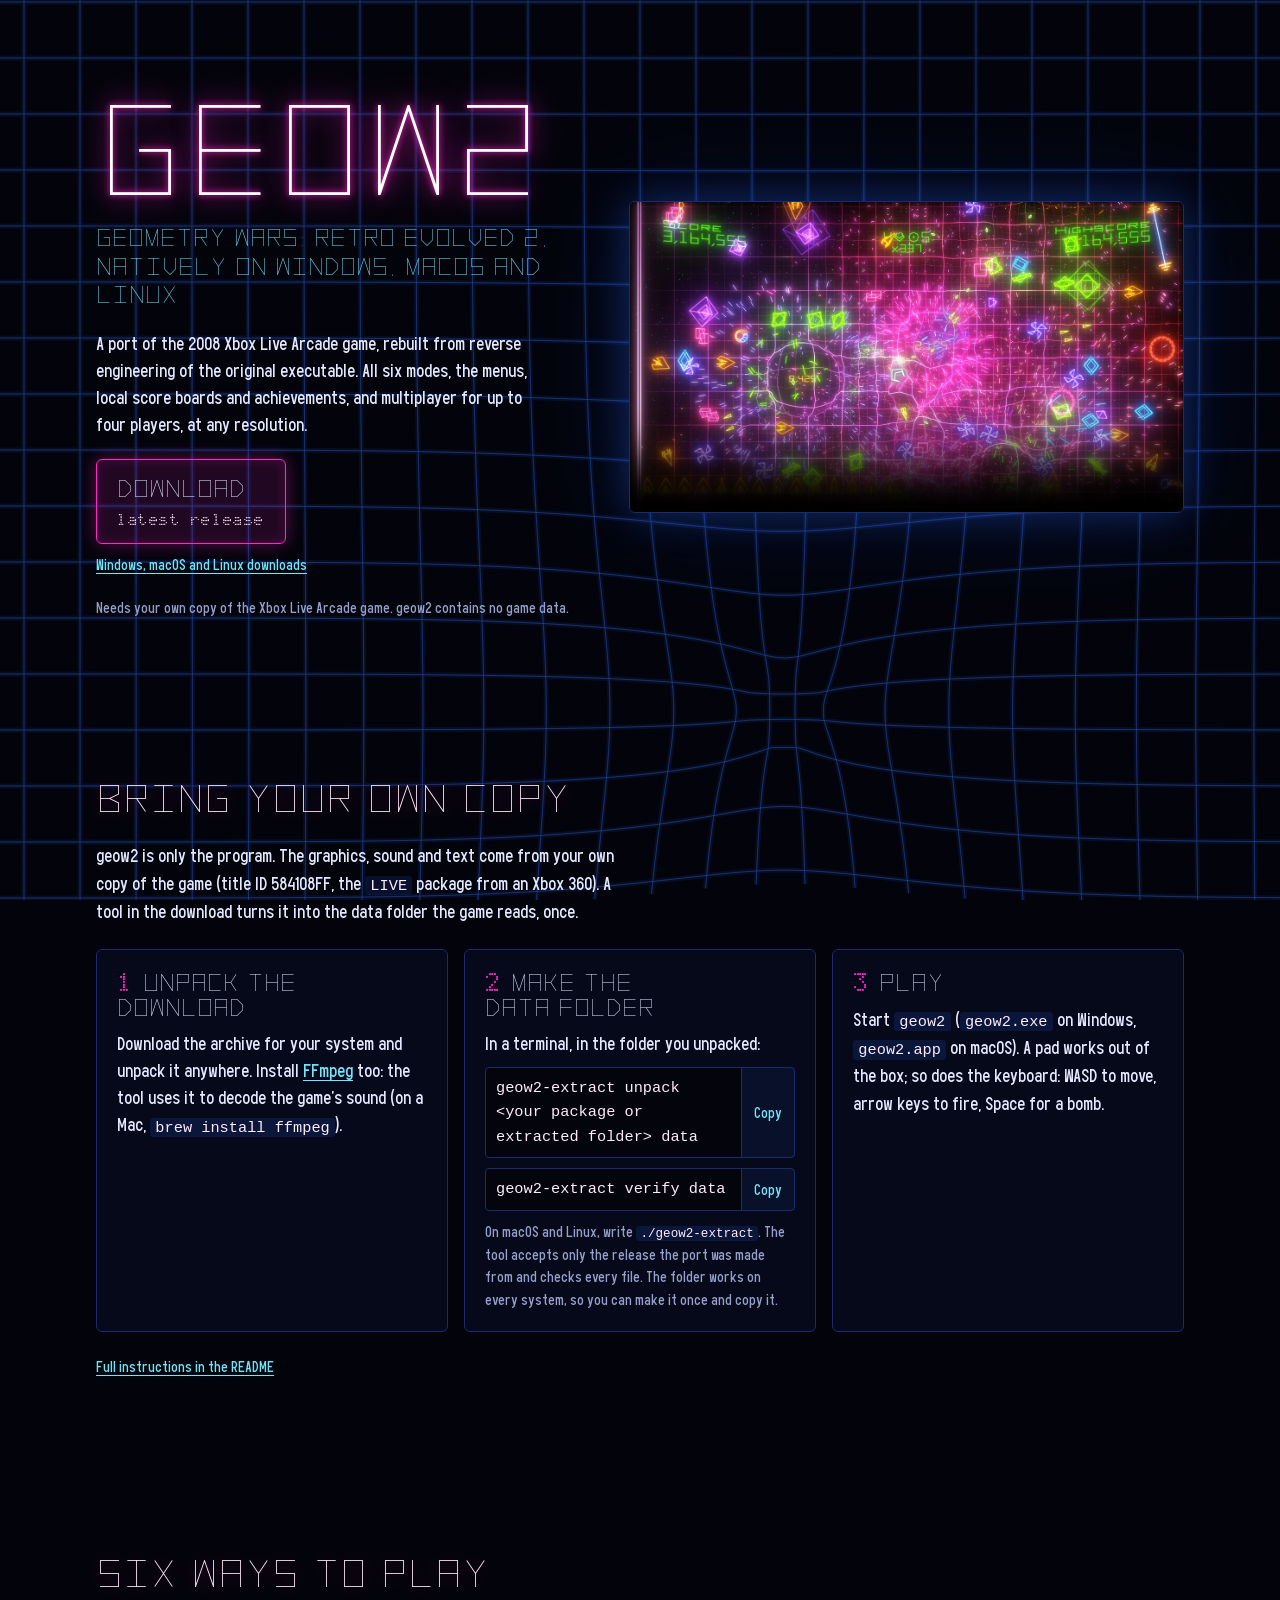
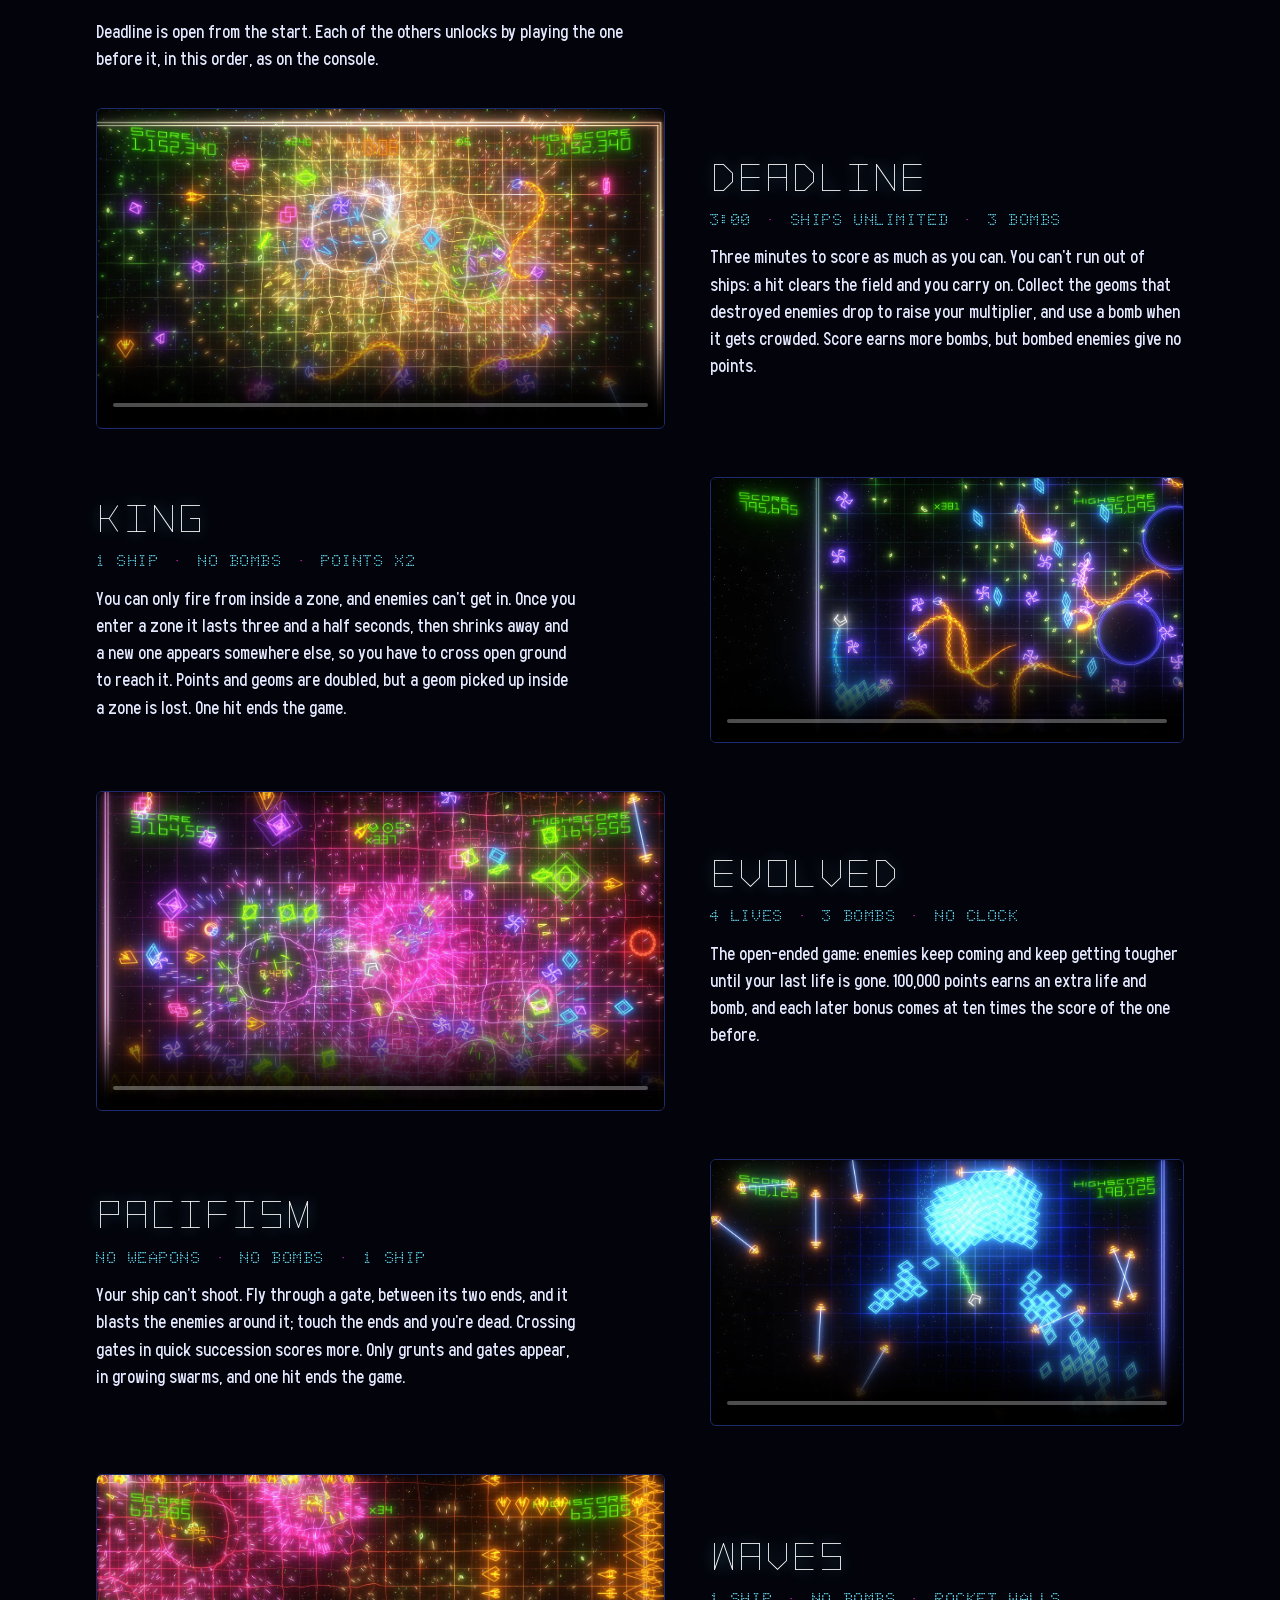
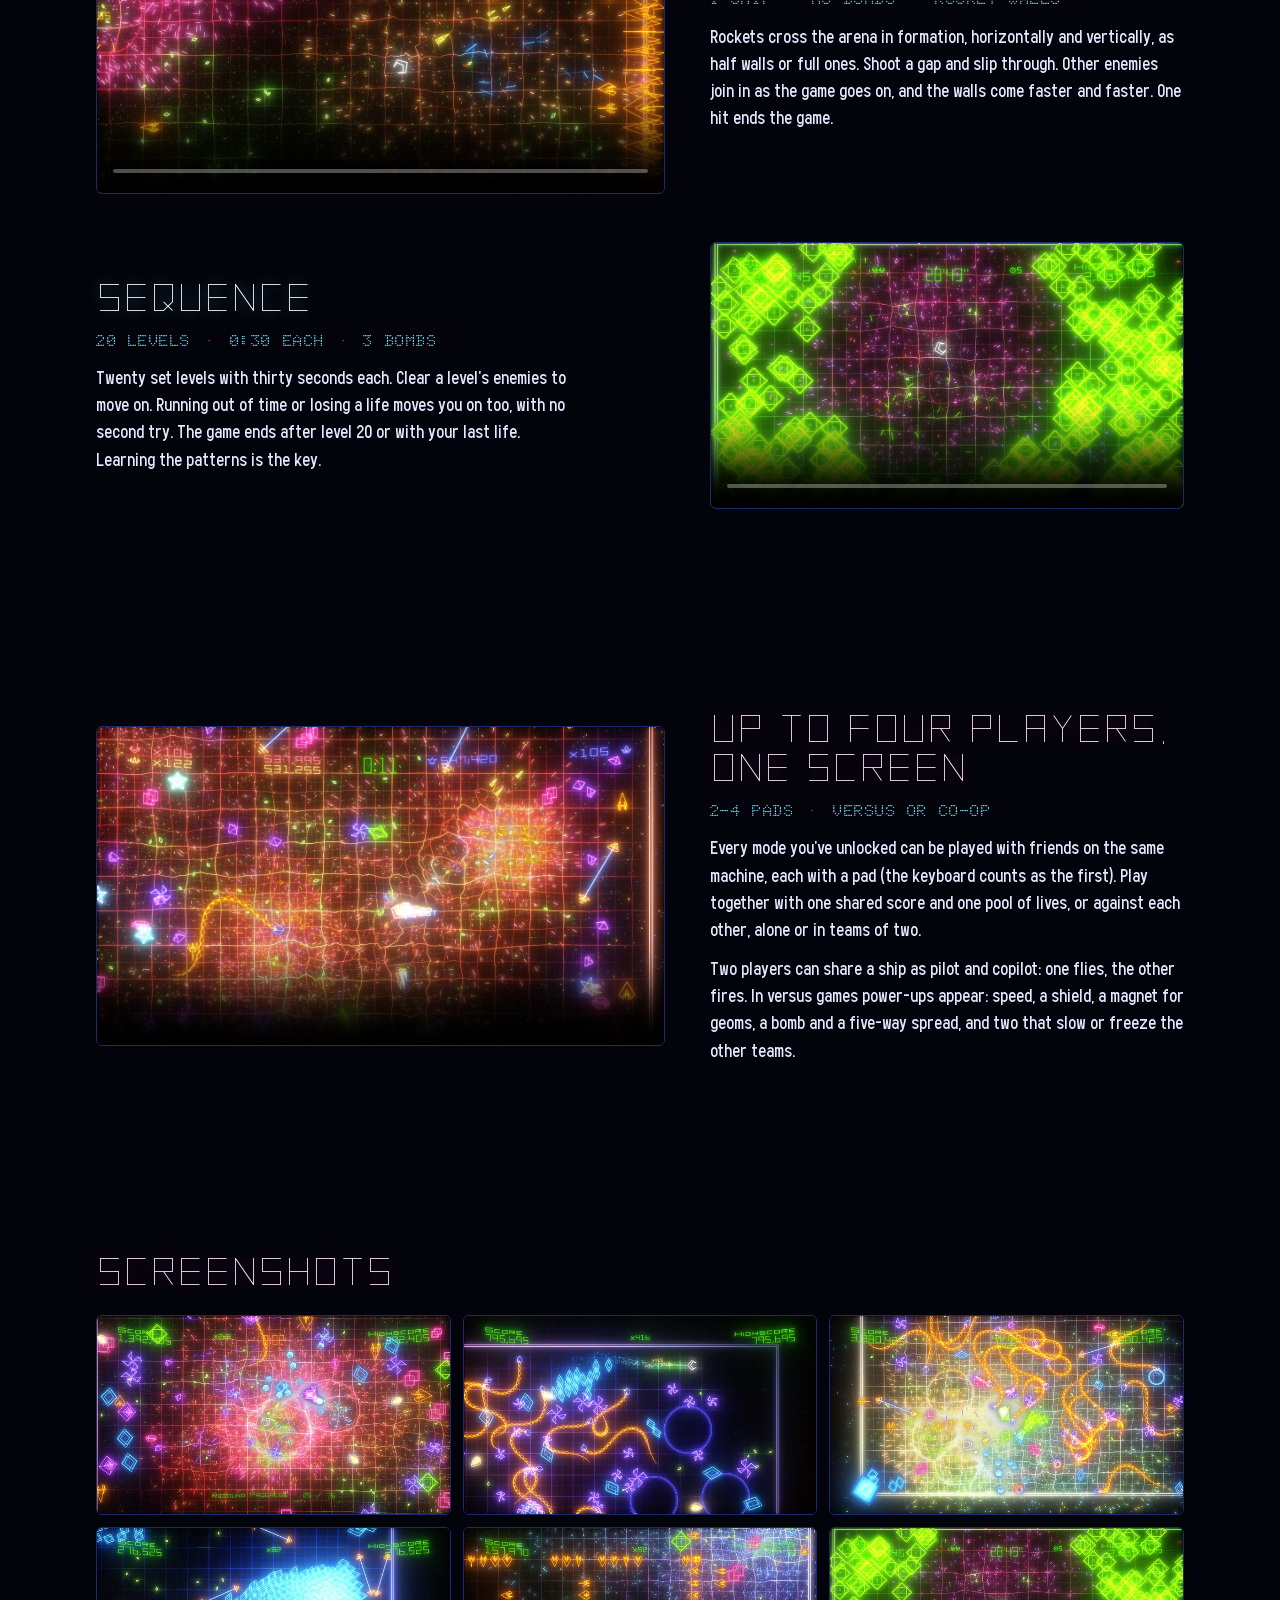
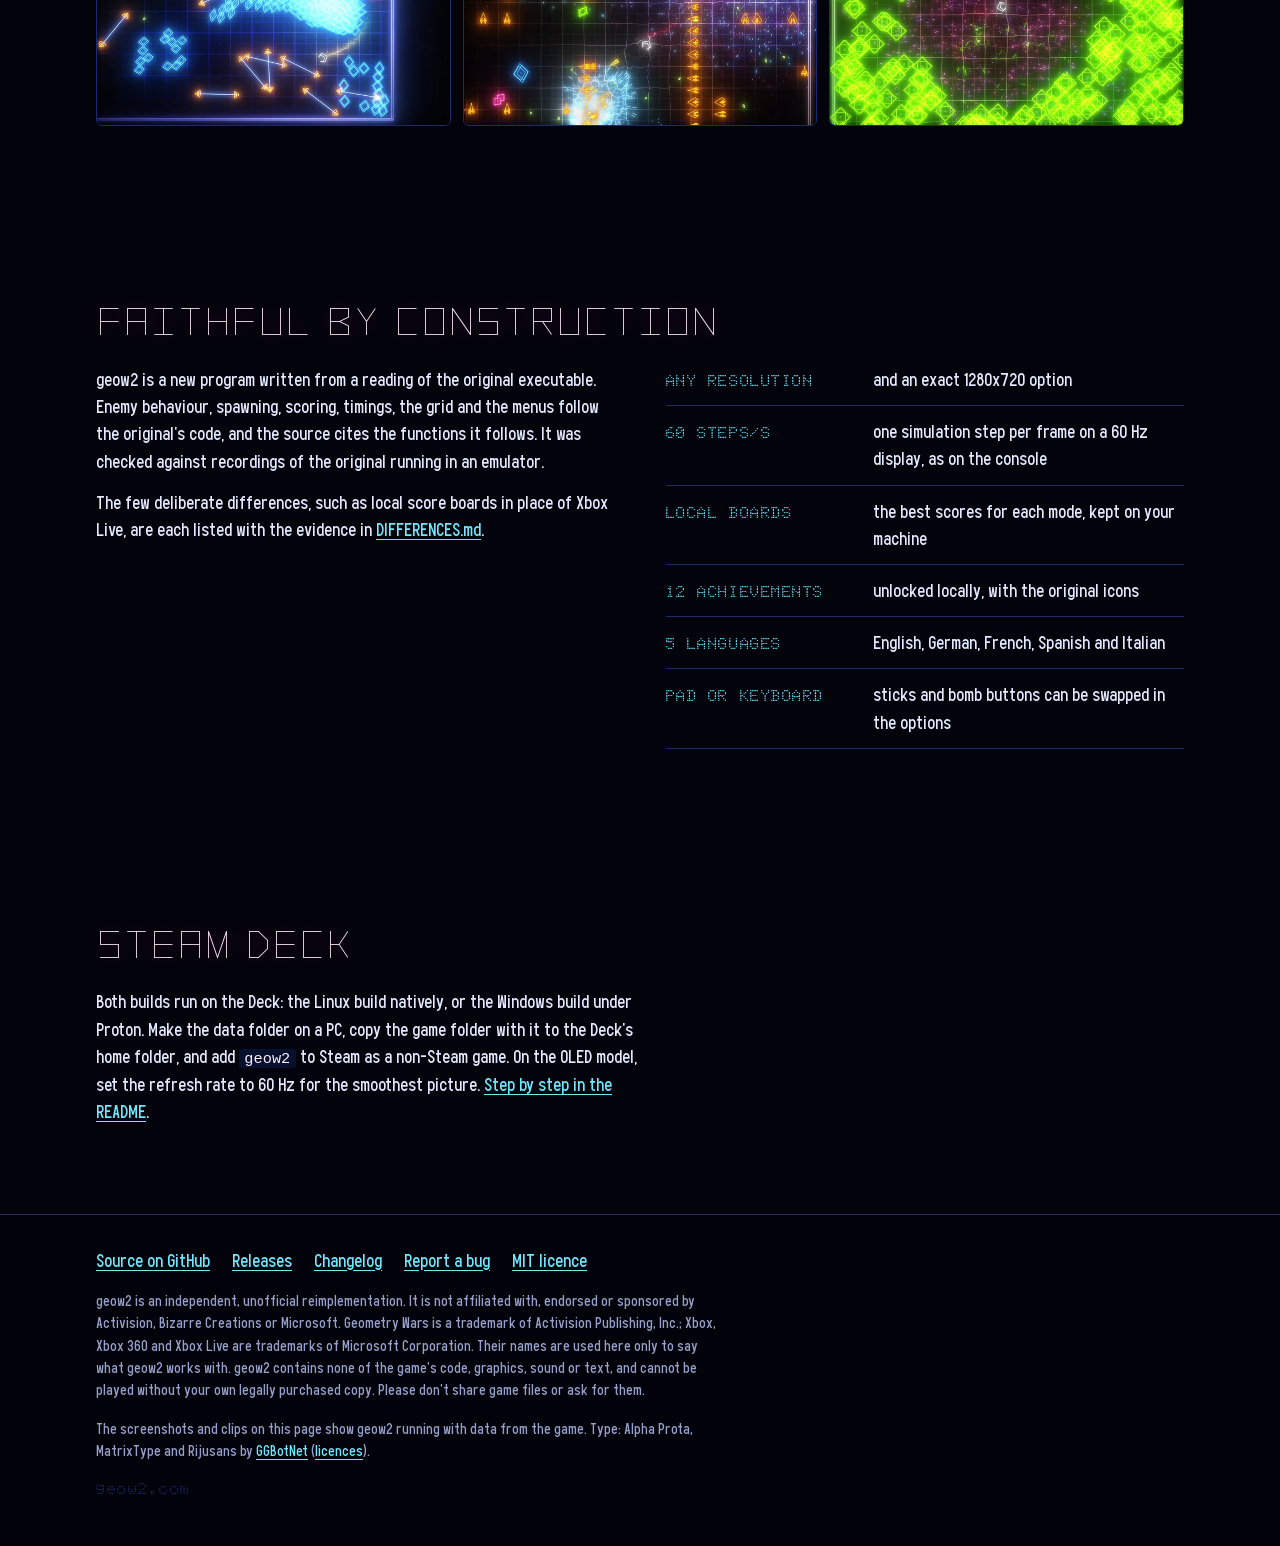
==== index.html @ 792930ee "geow2.com: the page, its fonts, media of every mode, and the Pages workflow Co-Authored-By: Claude O" ====
<!doctype html>
<html lang="en">
<head>
<meta charset="utf-8">
<meta name="viewport" content="width=device-width, initial-scale=1, viewport-fit=cover">
<title>geow2: Geometry Wars: Retro Evolved 2 for Windows, macOS and Linux</title>
<meta name="description" content="A native port of Geometry Wars: Retro Evolved 2 for Windows, macOS and Linux, rebuilt from the original executable. All six modes and local multiplayer. Needs your own copy of the Xbox Live Arcade game.">
<meta name="theme-color" content="#03040b">
<link rel="canonical" href="https://geow2.com/">
<link rel="icon" href="img/favicon.ico" sizes="any">
<link rel="icon" href="img/icon-32.png" type="image/png" sizes="32x32">
<link rel="apple-touch-icon" href="img/icon-180.png">
<meta property="og:type" content="website">
<meta property="og:url" content="https://geow2.com/">
<meta property="og:title" content="geow2">
<meta property="og:description" content="Geometry Wars: Retro Evolved 2, natively on Windows, macOS, Linux and Steam Deck. Unofficial; needs your own copy of the game.">
<meta property="og:image" content="https://geow2.com/img/social.png">
<meta property="og:image:width" content="1280">
<meta property="og:image:height" content="640">
<meta property="og:image:alt" content="The geow2 icon, a glowing G2 on a warped blue grid, beside the name geow2">
<meta name="twitter:card" content="summary_large_image">
<link rel="preload" href="fonts/alpha-prota/AlphaProta-Regular.woff2" as="font" type="font/woff2" crossorigin>
<link rel="preload" href="fonts/rijusans/Rijusans-Regular.woff2" as="font" type="font/woff2" crossorigin>
<link rel="stylesheet" href="css/site.css">
</head>
<body>
<canvas id="grid" aria-hidden="true"></canvas>

<header class="hero">
  <div class="wrap hero-inner">
    <div class="hero-text">
      <h1 class="wordmark">geow2</h1>
      <p class="tagline">Geometry Wars: Retro Evolved 2, natively on Windows, macOS and Linux</p>
      <p class="lede">A port of the 2008 Xbox Live Arcade game, rebuilt from reverse engineering of the original
      executable. All six modes, the menus, local score boards and achievements, and multiplayer for up to four
      players, at any resolution.</p>
      <div class="download" id="download">
        <a class="btn btn-primary" id="dl-primary" href="https://github.com/techknight/geow2/releases/latest">
          <span class="btn-label" id="dl-label">Download</span>
          <span class="readout" id="dl-meta">latest release</span>
        </a>
        <ul class="dl-others" id="dl-others">
          <li><a href="https://github.com/techknight/geow2/releases/latest">Windows, macOS and Linux downloads</a></li>
        </ul>
      </div>
      <p class="needs">Needs your own copy of the Xbox Live Arcade game. geow2 contains no game data.</p>
    </div>
    <figure class="hero-clip">
      <video class="clip" muted loop playsinline preload="none" poster="media/evolved.webp" data-src="media/evolved.mp4"
        aria-label="Evolved mode: the ship fighting a crowd of enemies on the glowing grid"></video>
    </figure>
  </div>
</header>

<main>
  <section class="wrap section" id="setup" aria-labelledby="setup-h">
    <h2 id="setup-h">Bring your own copy</h2>
    <p class="section-lede">geow2 is only the program. The graphics, sound and text come from your own copy of
    the game (title ID 584108FF, the <code>LIVE</code> package from an Xbox 360). A tool in the
    download turns it into the data folder the game reads, once.</p>
    <ol class="steps">
      <li class="step">
        <h3>Unpack the download</h3>
        <p>Download the archive for your system and unpack it anywhere. Install
        <a href="https://ffmpeg.org/download.html">FFmpeg</a> too: the tool uses it to decode the game's sound
        (on a Mac, <code>brew install ffmpeg</code>).</p>
      </li>
      <li class="step">
        <h3>Make the data folder</h3>
        <p>In a terminal, in the folder you unpacked:</p>
        <div class="cmd"><code id="cmd-unpack">geow2-extract unpack &lt;your package or extracted folder&gt; data</code><button type="button" class="copy" data-copy="cmd-unpack">Copy</button></div>
        <div class="cmd"><code id="cmd-verify">geow2-extract verify data</code><button type="button" class="copy" data-copy="cmd-verify">Copy</button></div>
        <p class="small">On macOS and Linux, write <code>./geow2-extract</code>. The tool accepts only the
        release the port was made from and checks every file. The folder works on every system, so you can make
        it once and copy it.</p>
      </li>
      <li class="step">
        <h3>Play</h3>
        <p>Start <code>geow2</code> (<code>geow2.exe</code> on Windows, <code>geow2.app</code> on macOS). A pad
        works out of the box; so does the keyboard: WASD to move, arrow keys to fire, Space for a bomb.</p>
      </li>
    </ol>
    <p class="more"><a href="https://github.com/techknight/geow2#getting-started">Full instructions in the README</a></p>
  </section>

  <section class="wrap section" id="modes" aria-labelledby="modes-h">
    <h2 id="modes-h">Six ways to play</h2>
    <p class="section-lede">Deadline is open from the start. Each of the others unlocks by playing the one before
    it, in this order, as on the console.</p>

    <article class="mode" id="deadline">
      <figure class="mode-clip">
        <video class="clip" muted loop playsinline preload="none" poster="media/deadline.webp" data-src="media/deadline.mp4"
          aria-label="Deadline: the last seconds of a game, the grid lit orange and crowded with enemies"></video>
      </figure>
      <div class="mode-text">
        <h3>Deadline</h3>
        <p class="stats readout">3:00 <span>·</span> ships unlimited <span>·</span> 3 bombs</p>
        <p>Three minutes to score as much as you can. You can't run out of ships: a hit clears the field and you
        carry on. Collect the geoms that destroyed enemies drop to raise your multiplier, and use a bomb when it
        gets crowded. Score earns more bombs, but bombed enemies give no points.</p>
      </div>
    </article>

    <article class="mode" id="king">
      <figure class="mode-clip">
        <video class="clip" muted loop playsinline preload="none" poster="media/king.webp" data-src="media/king.mp4"
          aria-label="King: three zones on the grid as the ship crosses open ground among snakes and other enemies"></video>
      </figure>
      <div class="mode-text">
        <h3>King</h3>
        <p class="stats readout">1 ship <span>·</span> no bombs <span>·</span> points x2</p>
        <p>You can only fire from inside a zone, and enemies can't get in. Once you enter a zone it lasts three and
        a half seconds, then shrinks away and a new one appears somewhere else, so you have to cross open ground to
        reach it. Points and geoms are doubled, but a geom picked up inside a zone is lost. One hit ends the game.</p>
      </div>
    </article>

    <article class="mode" id="evolved">
      <figure class="mode-clip">
        <video class="clip" muted loop playsinline preload="none" poster="media/evolved.webp" data-src="media/evolved.mp4"
          aria-label="Evolved: dozens of enemies and gravity wells on the warped grid"></video>
      </figure>
      <div class="mode-text">
        <h3>Evolved</h3>
        <p class="stats readout">4 lives <span>·</span> 3 bombs <span>·</span> no clock</p>
        <p>The open-ended game: enemies keep coming and keep getting tougher until your last life is gone.
        100,000 points earns an extra life and bomb, and each later bonus comes at ten times the score of the one
        before.</p>
      </div>
    </article>

    <article class="mode" id="pacifism">
      <figure class="mode-clip">
        <video class="clip" muted loop playsinline preload="none" poster="media/pacifism.webp" data-src="media/pacifism.mp4"
          aria-label="Pacifism: the unarmed ship flying through gates as swarms of grunts close in"></video>
      </figure>
      <div class="mode-text">
        <h3>Pacifism</h3>
        <p class="stats readout">no weapons <span>·</span> no bombs <span>·</span> 1 ship</p>
        <p>Your ship can't shoot. Fly through a gate, between its two ends, and it blasts the enemies around it;
        touch the ends and you're dead. Crossing gates in quick succession scores more. Only grunts and gates
        appear, in growing swarms, and one hit ends the game.</p>
      </div>
    </article>

    <article class="mode" id="waves">
      <figure class="mode-clip">
        <video class="clip" muted loop playsinline preload="none" poster="media/waves.webp" data-src="media/waves.mp4"
          aria-label="Waves: lines of orange rockets crossing the arena while the ship shoots a way through"></video>
      </figure>
      <div class="mode-text">
        <h3>Waves</h3>
        <p class="stats readout">1 ship <span>·</span> no bombs <span>·</span> rocket walls</p>
        <p>Rockets cross the arena in formation, horizontally and vertically, as half walls or full ones. Shoot a
        gap and slip through. Other enemies join in as the game goes on, and the walls come faster and faster.
        One hit ends the game.</p>
      </div>
    </article>

    <article class="mode" id="sequence">
      <figure class="mode-clip">
        <video class="clip" muted loop playsinline preload="none" poster="media/sequence.webp" data-src="media/sequence.mp4"
          aria-label="Sequence: one of the twenty set levels, hundreds of green grunts closing in on the ship"></video>
      </figure>
      <div class="mode-text">
        <h3>Sequence</h3>
        <p class="stats readout">20 levels <span>·</span> 0:30 each <span>·</span> 3 bombs</p>
        <p>Twenty set levels with thirty seconds each. Clear a level's enemies to move on. Running out of time or
        losing a life moves you on too, with no second try. The game ends after level 20 or with your last life.
        Learning the patterns is the key.</p>
      </div>
    </article>
  </section>

  <section class="wrap section" id="multiplayer" aria-labelledby="mp-h">
    <article class="mode mode-wide">
      <figure class="mode-clip">
        <video class="clip" muted loop playsinline preload="none" poster="media/multiplayer.webp" data-src="media/multiplayer.mp4"
          aria-label="A three-player versus game of Deadline, the scores of all three at the top"></video>
      </figure>
      <div class="mode-text">
        <h2 id="mp-h">Up to four players, one screen</h2>
        <p class="stats readout">2-4 pads <span>·</span> versus or co-op</p>
        <p>Every mode you've unlocked can be played with friends on the same machine, each with a pad (the
        keyboard counts as the first). Play together with one shared score and one pool of lives, or against
        each other, alone or in teams of two.</p>
        <p>Two players can share a ship as pilot and copilot: one flies, the other fires. In versus games
        power-ups appear: speed, a shield, a magnet for geoms, a bomb and a five-way spread, and two that slow or
        freeze the other teams.</p>
      </div>
    </article>
  </section>

  <section class="wrap section" id="shots" aria-labelledby="shots-h">
    <h2 id="shots-h">Screenshots</h2>
    <ul class="gallery">
      <li><a href="media/deadline-still.webp"><img src="media/deadline-thumb.webp" width="640" height="360" loading="lazy" alt="Deadline: the grid glowing red under dozens of enemies, two seconds left on the clock"></a></li>
      <li><a href="media/king-still.webp"><img src="media/king-thumb.webp" width="640" height="360" loading="lazy" alt="King: three zones on the grid, orange snakes and purple spinners around them, the score at 795,695"></a></li>
      <li><a href="media/evolved-still.webp"><img src="media/evolved-thumb.webp" width="640" height="360" loading="lazy" alt="Evolved: snakes coiling across a glowing yellow grid warped by explosions"></a></li>
      <li><a href="media/pacifism-still.webp"><img src="media/pacifism-thumb.webp" width="640" height="360" loading="lazy" alt="Pacifism: a long swarm of blue grunts chasing the ship past orange-ended gates"></a></li>
      <li><a href="media/waves-still.webp"><img src="media/waves-thumb.webp" width="640" height="360" loading="lazy" alt="Waves: a full wall and a half wall of orange rockets crossing the arena"></a></li>
      <li><a href="media/sequence-still.webp"><img src="media/sequence-thumb.webp" width="640" height="360" loading="lazy" alt="Sequence: green grunts filling both sides of the arena, the level timer at 28 seconds"></a></li>
    </ul>
  </section>

  <section class="wrap section" id="faithful" aria-labelledby="faithful-h">
    <h2 id="faithful-h">Faithful by construction</h2>
    <div class="cols">
      <div class="col">
        <p>geow2 is a new program written from a reading of the original executable. Enemy behaviour, spawning,
        scoring, timings, the grid and the menus follow the original's code, and the source cites the functions it
        follows. It was checked against recordings of the original running in an emulator.</p>
        <p>The few deliberate differences, such as local score boards in place of Xbox Live, are each listed with
        the evidence in <a href="https://github.com/techknight/geow2/blob/main/DIFFERENCES.md">DIFFERENCES.md</a>.</p>
      </div>
      <ul class="features">
        <li><span class="readout">any resolution</span> and an exact 1280x720 option</li>
        <li><span class="readout">60 steps/s</span> one simulation step per frame on a 60 Hz display, as on the console</li>
        <li><span class="readout">local boards</span> the best scores for each mode, kept on your machine</li>
        <li><span class="readout">12 achievements</span> unlocked locally, with the original icons</li>
        <li><span class="readout">5 languages</span> English, German, French, Spanish and Italian</li>
        <li><span class="readout">pad or keyboard</span> sticks and bomb buttons can be swapped in the options</li>
      </ul>
    </div>
  </section>

  <section class="wrap section" id="deck" aria-labelledby="deck-h">
    <h2 id="deck-h">Steam Deck</h2>
    <p class="section-lede">Both builds run on the Deck: the Linux build natively, or the Windows build under
    Proton. Make the data folder on a PC, copy the game folder with it to the Deck's home folder, and add
    <code>geow2</code> to Steam as a non-Steam game. On the OLED model, set the refresh rate to 60 Hz for the
    smoothest picture. <a href="https://github.com/techknight/geow2#steam-deck">Step by step in the README</a>.</p>
  </section>
</main>

<footer class="footer">
  <div class="wrap footer-inner">
    <nav class="footer-links" aria-label="Project">
      <a href="https://github.com/techknight/geow2">Source on GitHub</a>
      <a href="https://github.com/techknight/geow2/releases">Releases</a>
      <a href="https://github.com/techknight/geow2/blob/main/CHANGELOG.md">Changelog</a>
      <a href="https://github.com/techknight/geow2/issues">Report a bug</a>
      <a href="https://github.com/techknight/geow2/blob/main/LICENSE">MIT licence</a>
    </nav>
    <p class="legal">geow2 is an independent, unofficial reimplementation. It is not affiliated with, endorsed or
    sponsored by Activision, Bizarre Creations or Microsoft. Geometry Wars is a trademark of Activision Publishing,
    Inc.; Xbox, Xbox 360 and Xbox Live are trademarks of Microsoft Corporation. Their names are used here only to
    say what geow2 works with. geow2 contains none of the game's code, graphics, sound or text, and cannot be played
    without your own legally purchased copy. Please don't share game files or ask for them.</p>
    <p class="legal">The screenshots and clips on this page show geow2 running with data from the game.
    Type: Alpha Prota, MatrixType and Rijusans by <a href="https://ggbot.itch.io">GGBotNet</a>
    (<a href="https://github.com/techknight/geow2-site/blob/main/NOTICE.md">licences</a>).</p>
    <p class="legal readout" id="site-version">geow2.com</p>
  </div>
</footer>

<script src="js/site.js" defer></script>
</body>
</html>
---- css/site.css ----
/* geow2.com. One dark look, on purpose: the game's own world is a black
   field with a blue grid and neon lines. The page sits on a canvas grid
   (js/site.js) that bends toward the pointer like a gravity well.
   Layout: a hero (text beside a live clip), then full-width sections in a
   single 1120 px column; the mode cards alternate clip and text. */

@font-face {
  font-family: "Alpha Prota";
  src: url("../fonts/alpha-prota/AlphaProta-Regular.woff2") format("woff2");
  font-weight: 400;
  font-display: swap;
}
@font-face {
  font-family: "MatrixType";
  src: url("../fonts/matrixtype/MatrixType-Regular.woff2") format("woff2");
  font-weight: 400;
  font-display: swap;
}
@font-face {
  font-family: "MatrixType";
  src: url("../fonts/matrixtype/MatrixType-Bold.woff2") format("woff2");
  font-weight: 700;
  font-display: swap;
}
@font-face {
  font-family: "Rijusans";
  src: url("../fonts/rijusans/Rijusans-Regular.woff2") format("woff2");
  font-weight: 400;
  font-display: swap;
}
@font-face {
  font-family: "Rijusans";
  src: url("../fonts/rijusans/Rijusans-Italic.woff2") format("woff2");
  font-weight: 400;
  font-style: italic;
  font-display: swap;
}

:root {
  /* Colour: the icon's grid blue and G2 magenta, on near-black. */
  --void: #03040b;
  --panel: rgba(8, 11, 28, 0.86);
  --edge: #1b2b6e;
  --grid: #2864ff;
  --glow: #ff28c8;
  --core: #ffebfa;
  --ink: #e4e9ff;
  --dim: #98a1cc;
  --cyan: #6fe8ff;

  /* Type */
  --display: "Alpha Prota", "Trebuchet MS", system-ui, sans-serif;
  --readout: "MatrixType", ui-monospace, "Cascadia Mono", Consolas, monospace;
  --body: "Rijusans", system-ui, -apple-system, "Segoe UI", sans-serif;

  --step--1: 0.875rem;
  --step-0: 1.0625rem;
  --step-1: 1.375rem;
  --step-2: clamp(1.6rem, 1.2rem + 1.6vw, 2.25rem);
  --step-3: clamp(3.5rem, 2rem + 8vw, 7.5rem);

  --gutter-l: max(16px, env(safe-area-inset-left, 0px));
  --gutter-r: max(16px, env(safe-area-inset-right, 0px));
  --radius: 6px;
  color-scheme: dark;
}

*, *::before, *::after { box-sizing: border-box; }

html { -webkit-text-size-adjust: 100%; }

body {
  margin: 0;
  background: var(--void);
  color: var(--ink);
  font: 400 var(--step-0) / 1.6 var(--body);
  overflow-x: hidden;
}

#grid {
  position: fixed;
  inset: 0;
  width: 100%;
  height: 100%;
  z-index: -1;
  display: block;
}

.wrap {
  max-width: 1120px;
  margin: 0 auto;
  padding-left: var(--gutter-l);
  padding-right: var(--gutter-r);
}

a { color: var(--cyan); text-underline-offset: 0.18em; }
a:hover { color: var(--core); }
:focus-visible { outline: 2px solid var(--glow); outline-offset: 3px; border-radius: 2px; }

h1, h2, h3 { font-family: var(--display); font-weight: 400; margin: 0; text-wrap: balance; line-height: 1.1; }
h2 { font-size: var(--step-2); color: var(--core); text-shadow: 0 0 18px rgba(255, 40, 200, 0.45); }
h3 { font-size: var(--step-1); }
p { margin: 0; }
code {
  font-family: ui-monospace, "Cascadia Mono", Consolas, monospace;
  font-size: 0.9em;
  color: var(--core);
  background: rgba(40, 100, 255, 0.14);
  padding: 0.05em 0.35em;
  border-radius: 3px;
  overflow-wrap: anywhere;
}
.readout { font-family: var(--readout); letter-spacing: 0.04em; font-variant-numeric: tabular-nums; }
.small { font-size: var(--step--1); color: var(--dim); }

/* Hero */

.hero { padding-block: clamp(40px, 8vw, 96px) clamp(32px, 6vw, 72px); }
.hero-inner {
  display: grid;
  grid-template-columns: minmax(0, 1fr) minmax(0, 1.15fr);
  gap: clamp(24px, 4vw, 56px);
  align-items: center;
}
.hero-text { display: grid; gap: 20px; min-width: 0; }
.wordmark {
  font-size: var(--step-3);
  line-height: 0.9;
  color: #fff;
  text-shadow: 0 0 6px var(--glow), 0 0 24px var(--glow), 0 0 60px rgba(255, 40, 200, 0.6);
}
.tagline { font-family: var(--display); font-size: var(--step-1); color: var(--cyan); line-height: 1.3; }
.lede { max-width: 56ch; }
.needs { font-size: var(--step--1); color: var(--dim); }

.download { display: grid; gap: 10px; justify-items: start; }
.btn {
  display: inline-grid;
  gap: 2px;
  padding: 12px 20px;
  border-radius: var(--radius);
  text-decoration: none;
  color: var(--ink);
}
.btn-primary {
  border: 1px solid var(--glow);
  background: rgba(255, 40, 200, 0.12);
  box-shadow: 0 0 18px rgba(255, 40, 200, 0.35), inset 0 0 12px rgba(255, 40, 200, 0.18);
  transition: box-shadow 0.2s, background 0.2s;
}
.btn-primary:hover {
  color: #fff;
  background: rgba(255, 40, 200, 0.22);
  box-shadow: 0 0 28px rgba(255, 40, 200, 0.6), inset 0 0 14px rgba(255, 40, 200, 0.3);
}
.btn-label { font-family: var(--display); font-size: var(--step-1); }
.btn .readout { font-size: var(--step--1); color: var(--core); }
.dl-others { list-style: none; margin: 0; padding: 0; display: flex; flex-wrap: wrap; gap: 6px 18px; font-size: var(--step--1); }
.dl-others .readout { color: var(--dim); margin-left: 0.3em; }

.hero-clip, .mode-clip { margin: 0; min-width: 0; }
.clip {
  display: block;
  width: 100%;
  max-width: 100%;
  aspect-ratio: 16 / 9;
  height: auto;
  background: #000;
  border: 1px solid var(--edge);
  border-radius: var(--radius);
  object-fit: cover;
}
.hero-clip .clip { box-shadow: 0 0 40px rgba(40, 100, 255, 0.35), 0 0 120px rgba(40, 100, 255, 0.15); }

/* Sections */

.section { padding-block: clamp(40px, 7vw, 88px); display: grid; gap: 24px; }
.section-lede { max-width: 68ch; color: var(--ink); }
.more { font-size: var(--step--1); }

.steps {
  list-style: none;
  margin: 0;
  padding: 0;
  display: grid;
  grid-template-columns: repeat(3, minmax(0, 1fr));
  gap: 16px;
  counter-reset: step;
}
.step {
  counter-increment: step;
  background: var(--panel);
  border: 1px solid var(--edge);
  border-radius: var(--radius);
  padding: 20px;
  display: grid;
  gap: 10px;
  align-content: start;
  min-width: 0;
}
.step h3::before {
  content: counter(step);
  font-family: var(--readout);
  color: var(--glow);
  margin-right: 0.5em;
}
.cmd {
  display: flex;
  align-items: stretch;
  gap: 0;
  border: 1px solid var(--edge);
  border-radius: 4px;
  background: rgba(0, 0, 0, 0.5);
  min-width: 0;
}
.cmd code {
  flex: 1;
  min-width: 0;
  background: none;
  padding: 8px 10px;
  border-radius: 0;
}
.copy {
  flex: none;
  font: 400 var(--step--1) var(--body);
  color: var(--cyan);
  background: rgba(40, 100, 255, 0.12);
  border: 0;
  border-left: 1px solid var(--edge);
  padding: 0 12px;
  cursor: pointer;
}
.copy:hover { color: #fff; background: rgba(40, 100, 255, 0.25); }

/* Modes */

.mode {
  display: grid;
  grid-template-columns: minmax(0, 1.2fr) minmax(0, 1fr);
  gap: clamp(20px, 3.5vw, 48px);
  align-items: center;
  padding-block: 12px;
}
.mode:nth-of-type(even) .mode-clip { order: 2; }
.mode-text { display: grid; gap: 12px; min-width: 0; }
.mode-text h3 {
  font-size: var(--step-2);
  color: #fff;
  text-shadow: 0 0 14px rgba(111, 232, 255, 0.55);
}
.mode-text p { max-width: 60ch; }
.stats { color: var(--cyan); font-size: var(--step--1); text-transform: uppercase; }
.stats span { color: var(--glow); padding-inline: 0.25em; }
.mode-wide .mode-text h2 { font-size: var(--step-2); }

/* Screenshots */

.gallery {
  list-style: none;
  margin: 0;
  padding: 0;
  display: grid;
  grid-template-columns: repeat(3, minmax(0, 1fr));
  gap: 12px;
}
.gallery a { display: block; border-radius: var(--radius); }
.gallery img {
  display: block;
  width: 100%;
  height: auto;
  aspect-ratio: 16 / 9;
  object-fit: cover;
  border: 1px solid var(--edge);
  border-radius: var(--radius);
  transition: border-color 0.2s, box-shadow 0.2s;
}
.gallery a:hover img { border-color: var(--grid); box-shadow: 0 0 22px rgba(40, 100, 255, 0.5); }

/* Faithful */

.cols { display: grid; grid-template-columns: minmax(0, 1fr) minmax(0, 1fr); gap: clamp(20px, 4vw, 56px); align-items: start; }
.col { display: grid; gap: 14px; min-width: 0; }
.features { list-style: none; margin: 0; padding: 0; display: grid; gap: 12px; }
.features li {
  display: grid;
  grid-template-columns: 11.5em minmax(0, 1fr);
  gap: 12px;
  align-items: baseline;
  padding-bottom: 12px;
  border-bottom: 1px solid var(--edge);
}
.features .readout { color: var(--cyan); text-transform: uppercase; font-size: var(--step--1); }

/* Footer */

.footer { border-top: 1px solid var(--edge); background: rgba(3, 4, 11, 0.9); }
.footer-inner { padding-block: 32px 48px; display: grid; gap: 16px; }
.footer-links { display: flex; flex-wrap: wrap; gap: 8px 22px; }
.legal { font-size: var(--step--1); color: var(--dim); max-width: 90ch; }
#site-version { color: var(--edge); }

/* Narrow screens */

@media (max-width: 860px) {
  .hero-inner, .mode, .cols { grid-template-columns: minmax(0, 1fr); }
  .mode:nth-of-type(even) .mode-clip { order: 0; }
  .steps { grid-template-columns: minmax(0, 1fr); }
  .gallery { grid-template-columns: repeat(2, minmax(0, 1fr)); }
}
@media (max-width: 480px) {
  .gallery { grid-template-columns: minmax(0, 1fr); }
  .features li { grid-template-columns: minmax(0, 1fr); gap: 2px; }
}

@media (prefers-reduced-motion: reduce) {
  .btn-primary, .gallery img { transition: none; }
}
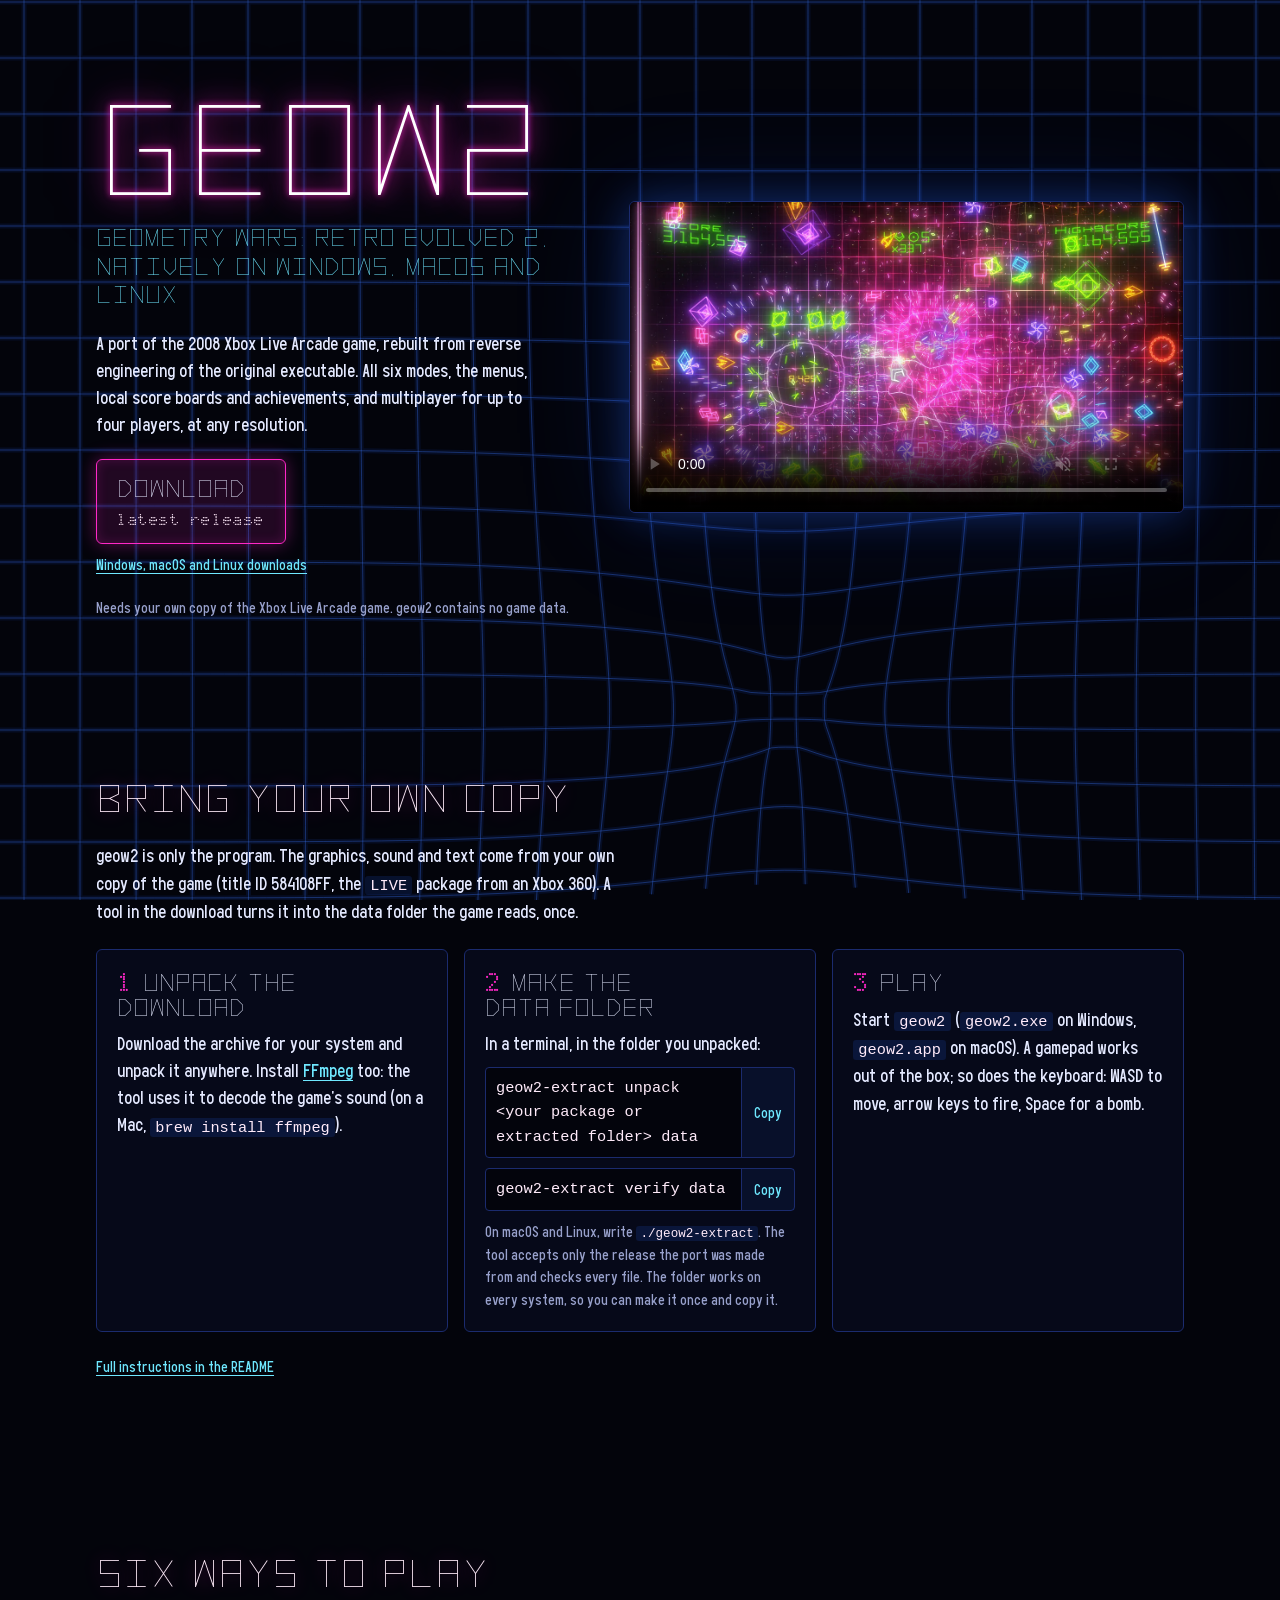
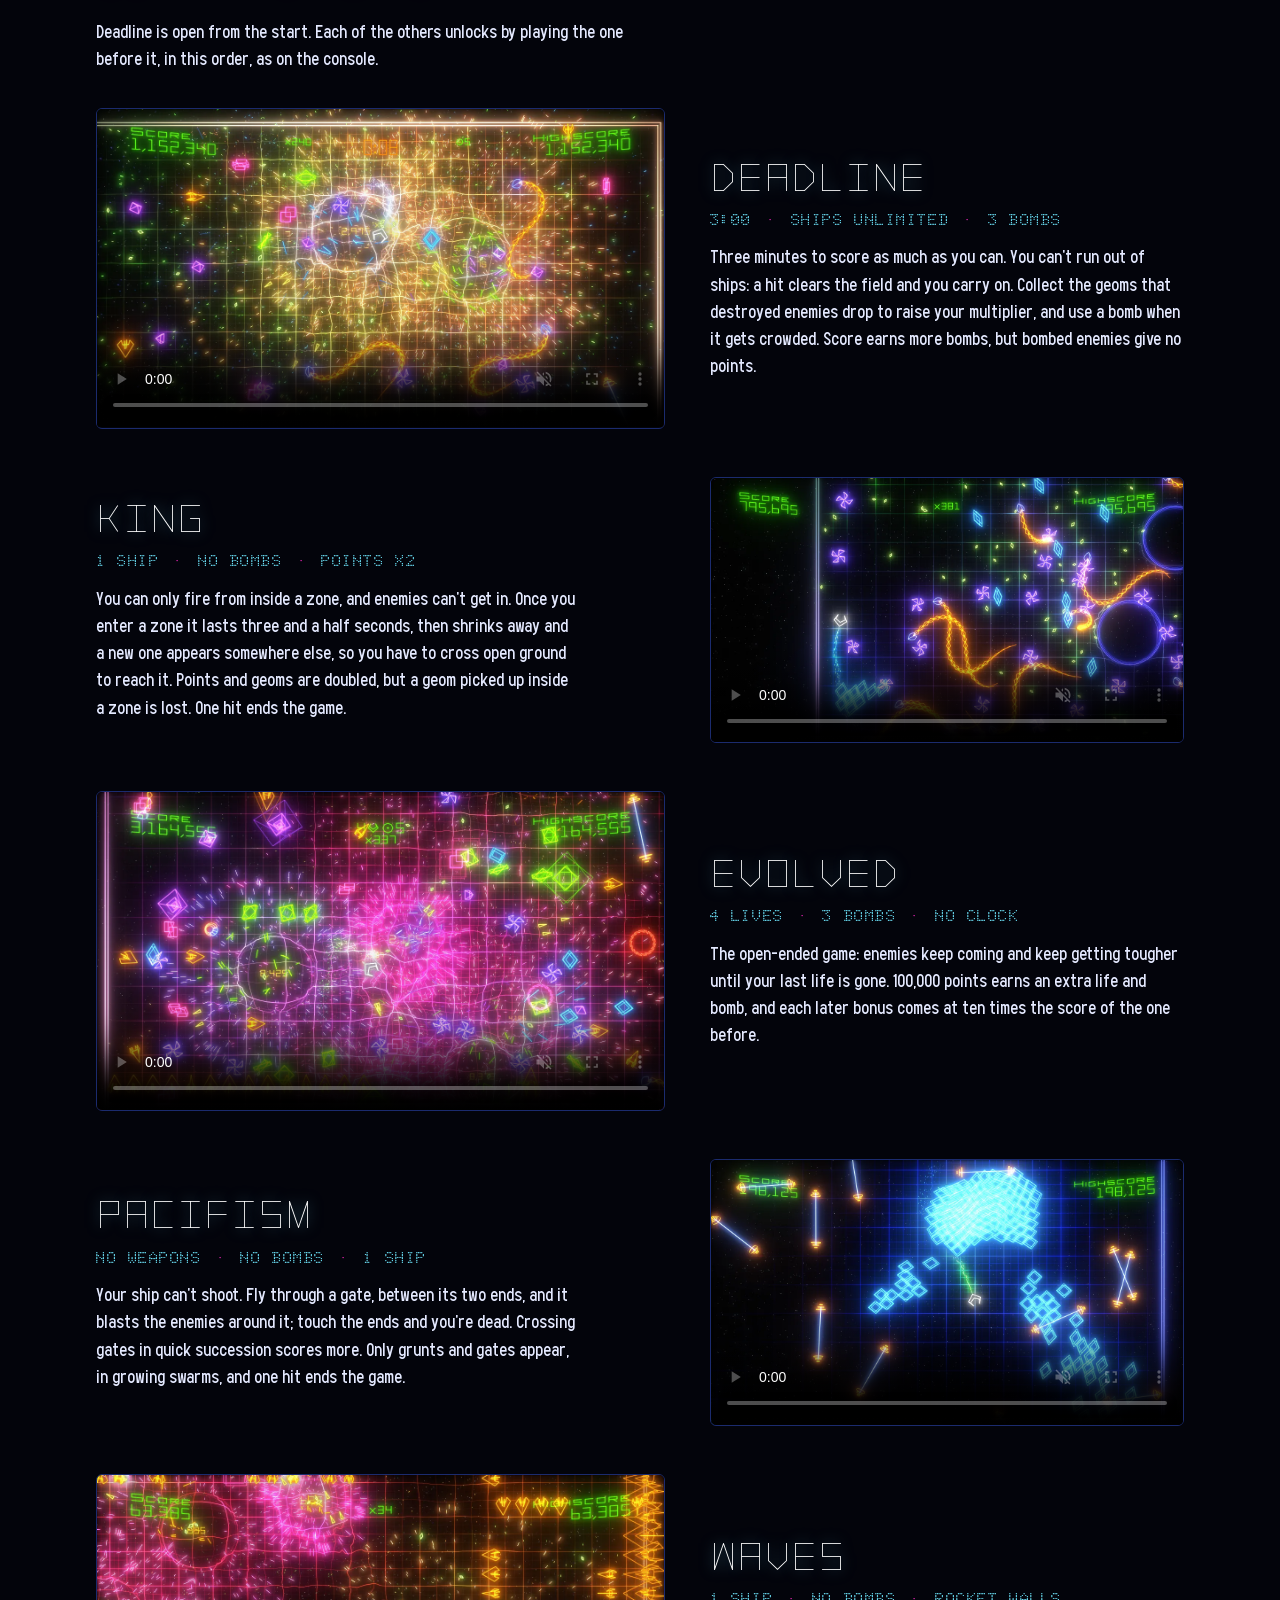
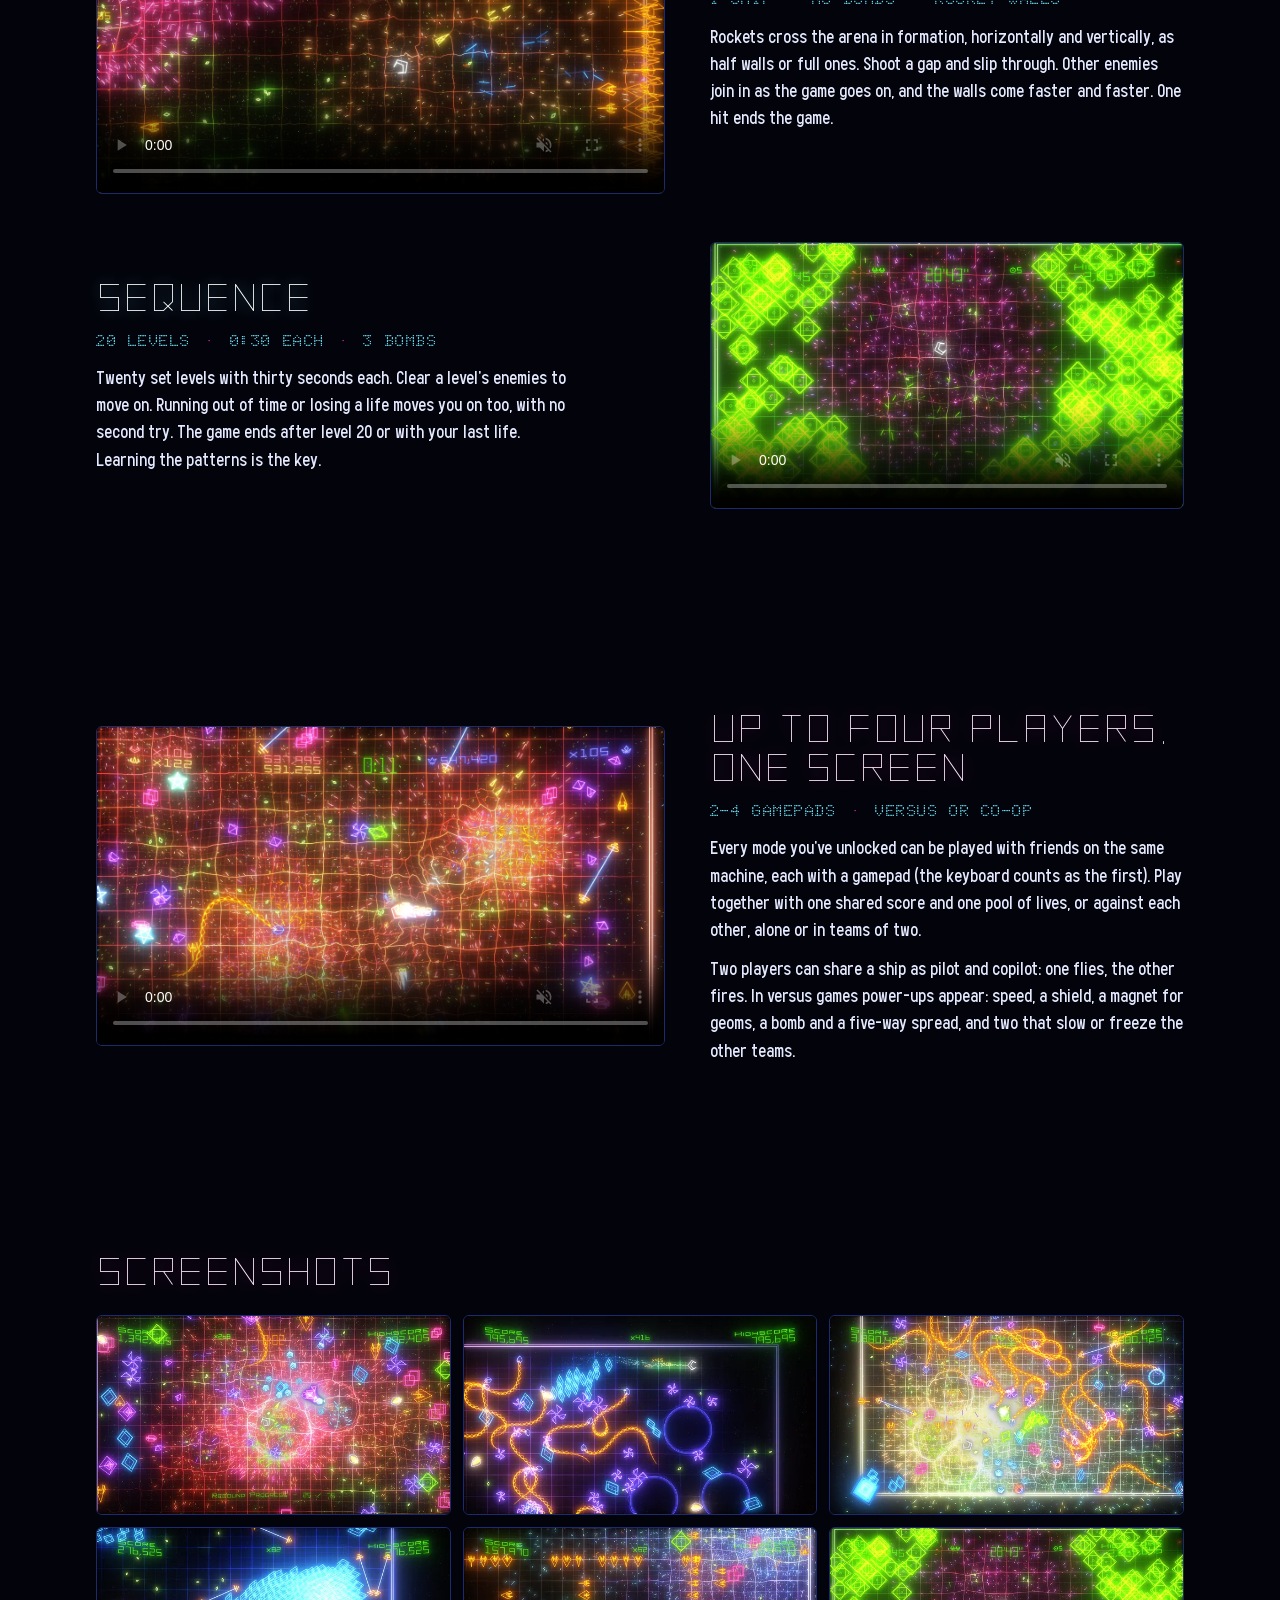
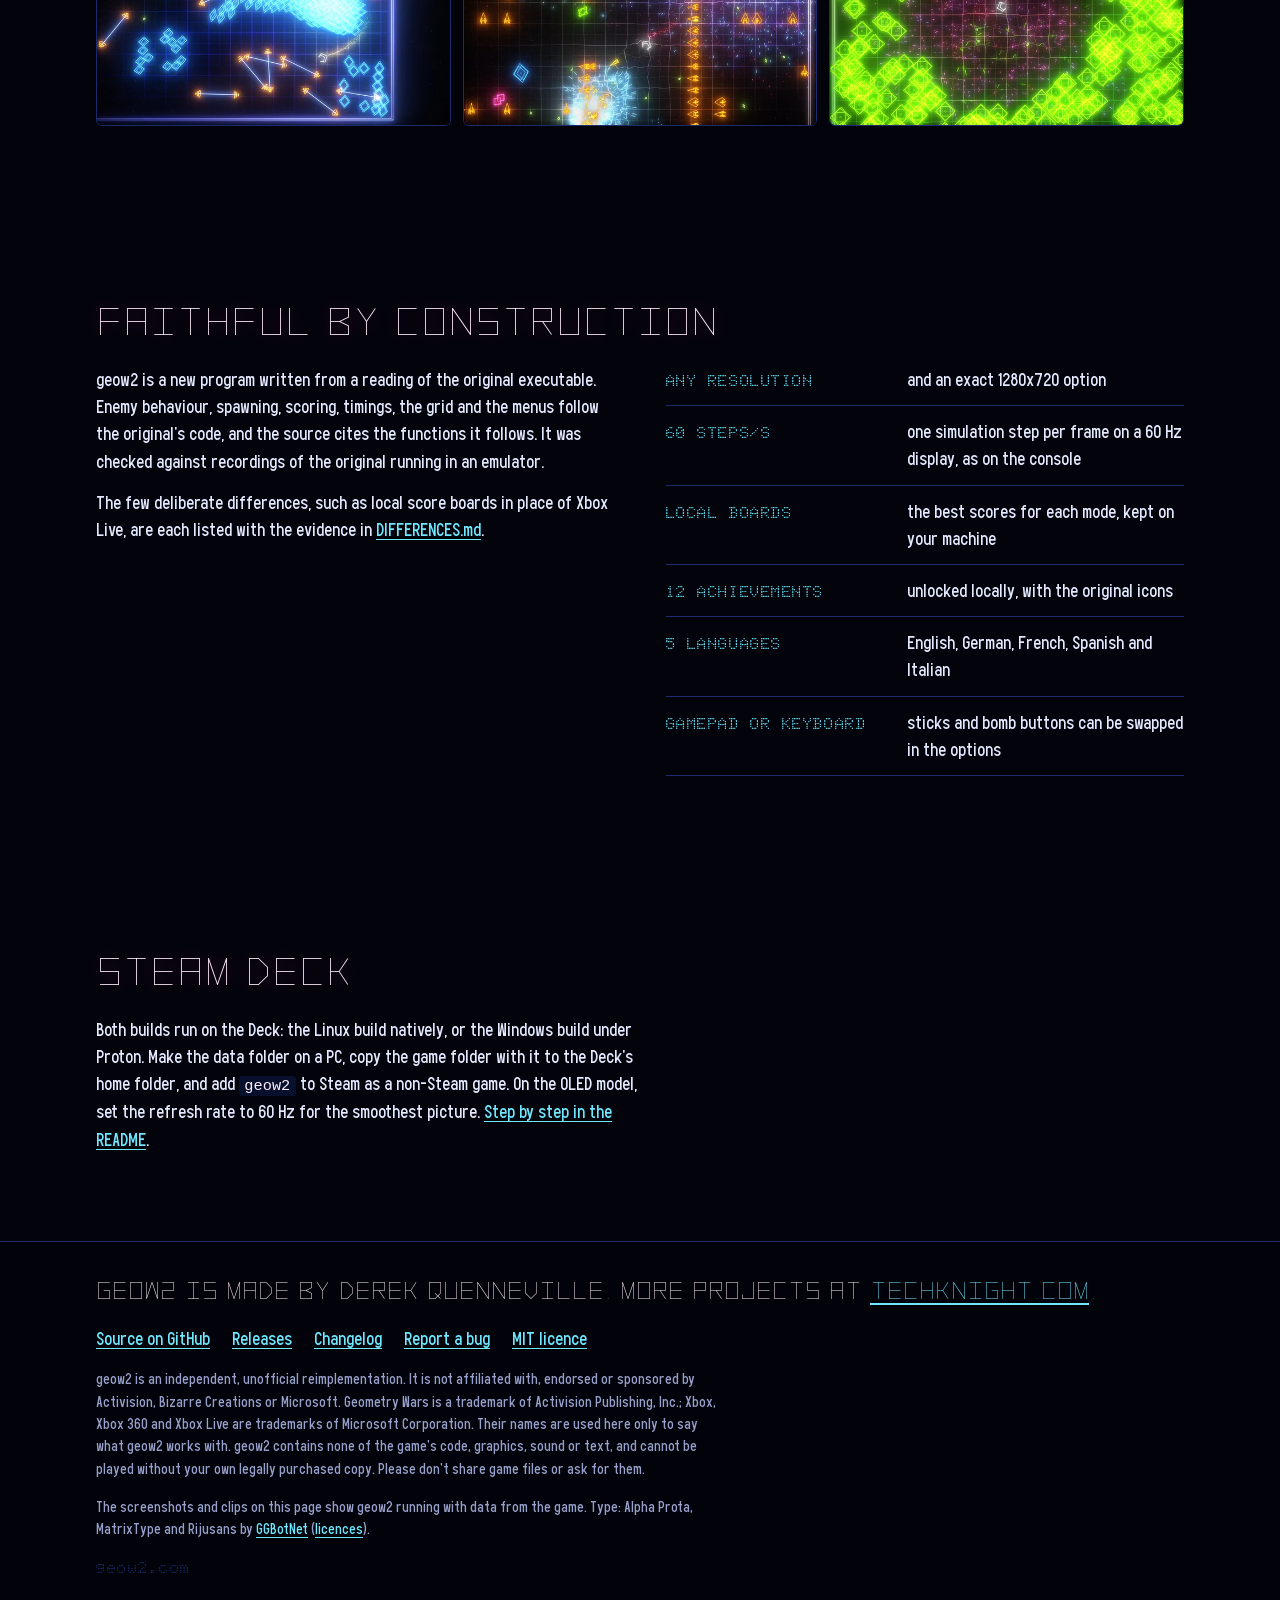
==== commit bc78cd4f: "Credit Derek Quenneville, with a link to techknight.com Co-Authored-By: Claude Opus 5.5 <noreply@ant" ====
--- a/index.html
+++ b/index.html
@@ -5,6 +5,7 @@
 <meta name="viewport" content="width=device-width, initial-scale=1, viewport-fit=cover">
 <title>geow2: Geometry Wars: Retro Evolved 2 for Windows, macOS and Linux</title>
 <meta name="description" content="A native port of Geometry Wars: Retro Evolved 2 for Windows, macOS and Linux, rebuilt from the original executable. All six modes and local multiplayer. Needs your own copy of the Xbox Live Arcade game.">
+<meta name="author" content="Derek Quenneville">
 <meta name="theme-color" content="#03040b">
 <link rel="canonical" href="https://geow2.com/">
 <link rel="icon" href="img/favicon.ico" sizes="any">
@@ -76,7 +77,7 @@
       </li>
       <li class="step">
         <h3>Play</h3>
-        <p>Start <code>geow2</code> (<code>geow2.exe</code> on Windows, <code>geow2.app</code> on macOS). A pad
+        <p>Start <code>geow2</code> (<code>geow2.exe</code> on Windows, <code>geow2.app</code> on macOS). A gamepad
         works out of the box; so does the keyboard: WASD to move, arrow keys to fire, Space for a bomb.</p>
       </li>
     </ol>
@@ -181,8 +182,8 @@
       </figure>
       <div class="mode-text">
         <h2 id="mp-h">Up to four players, one screen</h2>
-        <p class="stats readout">2-4 pads <span>·</span> versus or co-op</p>
-        <p>Every mode you've unlocked can be played with friends on the same machine, each with a pad (the
+        <p class="stats readout">2-4 gamepads <span>·</span> versus or co-op</p>
+        <p>Every mode you've unlocked can be played with friends on the same machine, each with a gamepad (the
         keyboard counts as the first). Play together with one shared score and one pool of lives, or against
         each other, alone or in teams of two.</p>
         <p>Two players can share a ship as pilot and copilot: one flies, the other fires. In versus games
@@ -220,7 +221,7 @@
         <li><span class="readout">local boards</span> the best scores for each mode, kept on your machine</li>
         <li><span class="readout">12 achievements</span> unlocked locally, with the original icons</li>
         <li><span class="readout">5 languages</span> English, German, French, Spanish and Italian</li>
-        <li><span class="readout">pad or keyboard</span> sticks and bomb buttons can be swapped in the options</li>
+        <li><span class="readout">gamepad or keyboard</span> sticks and bomb buttons can be swapped in the options</li>
       </ul>
     </div>
   </section>
@@ -236,6 +237,8 @@
 
 <footer class="footer">
   <div class="wrap footer-inner">
+    <p class="byline">geow2 is made by Derek Quenneville. More projects at
+    <a href="https://techknight.com">techknight.com</a>.</p>
     <nav class="footer-links" aria-label="Project">
       <a href="https://github.com/techknight/geow2">Source on GitHub</a>
       <a href="https://github.com/techknight/geow2/releases">Releases</a>
--- a/css/site.css
+++ b/css/site.css
@@ -283,7 +283,7 @@
 .features { list-style: none; margin: 0; padding: 0; display: grid; gap: 12px; }
 .features li {
   display: grid;
-  grid-template-columns: 11.5em minmax(0, 1fr);
+  grid-template-columns: 13.5em minmax(0, 1fr);
   gap: 12px;
   align-items: baseline;
   padding-bottom: 12px;
@@ -295,6 +295,7 @@
 
 .footer { border-top: 1px solid var(--edge); background: rgba(3, 4, 11, 0.9); }
 .footer-inner { padding-block: 32px 48px; display: grid; gap: 16px; }
+.byline { font-family: var(--display); font-size: var(--step-1); color: var(--core); }
 .footer-links { display: flex; flex-wrap: wrap; gap: 8px 22px; }
 .legal { font-size: var(--step--1); color: var(--dim); max-width: 90ch; }
 #site-version { color: var(--edge); }
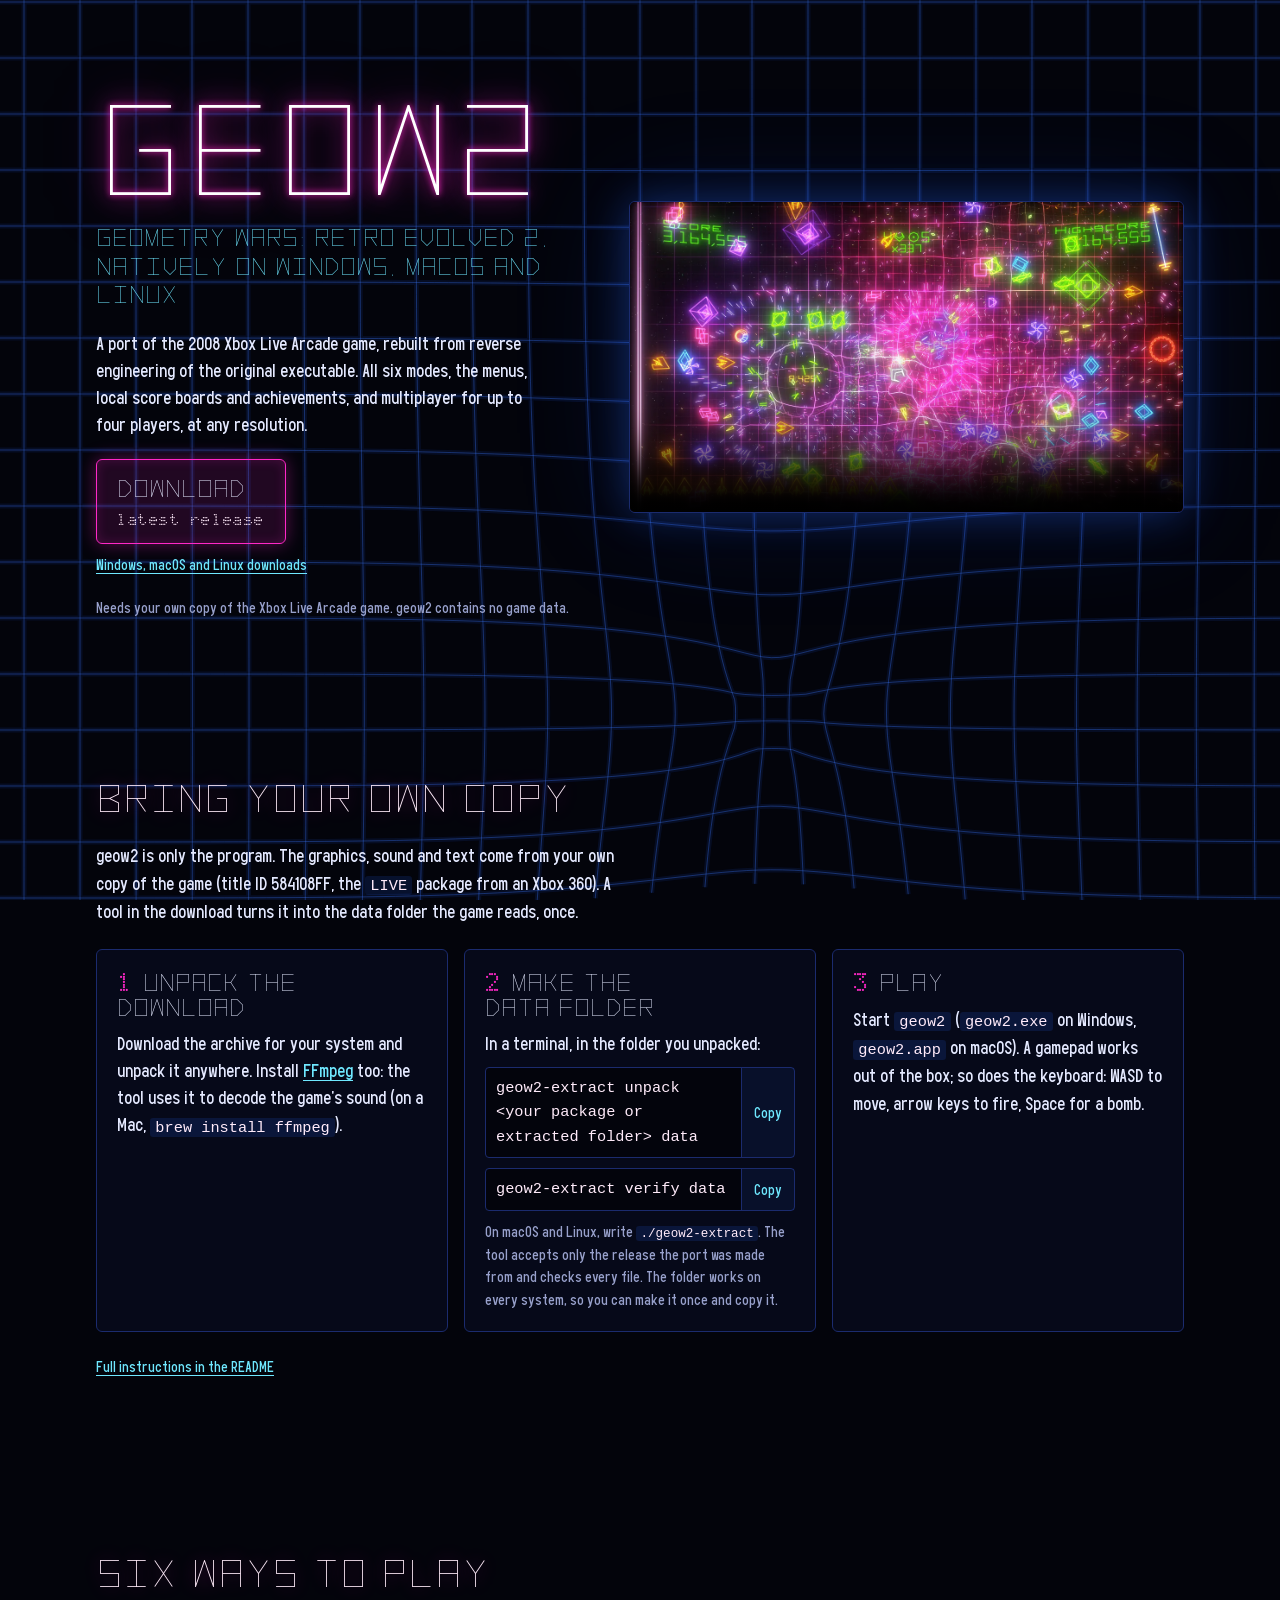
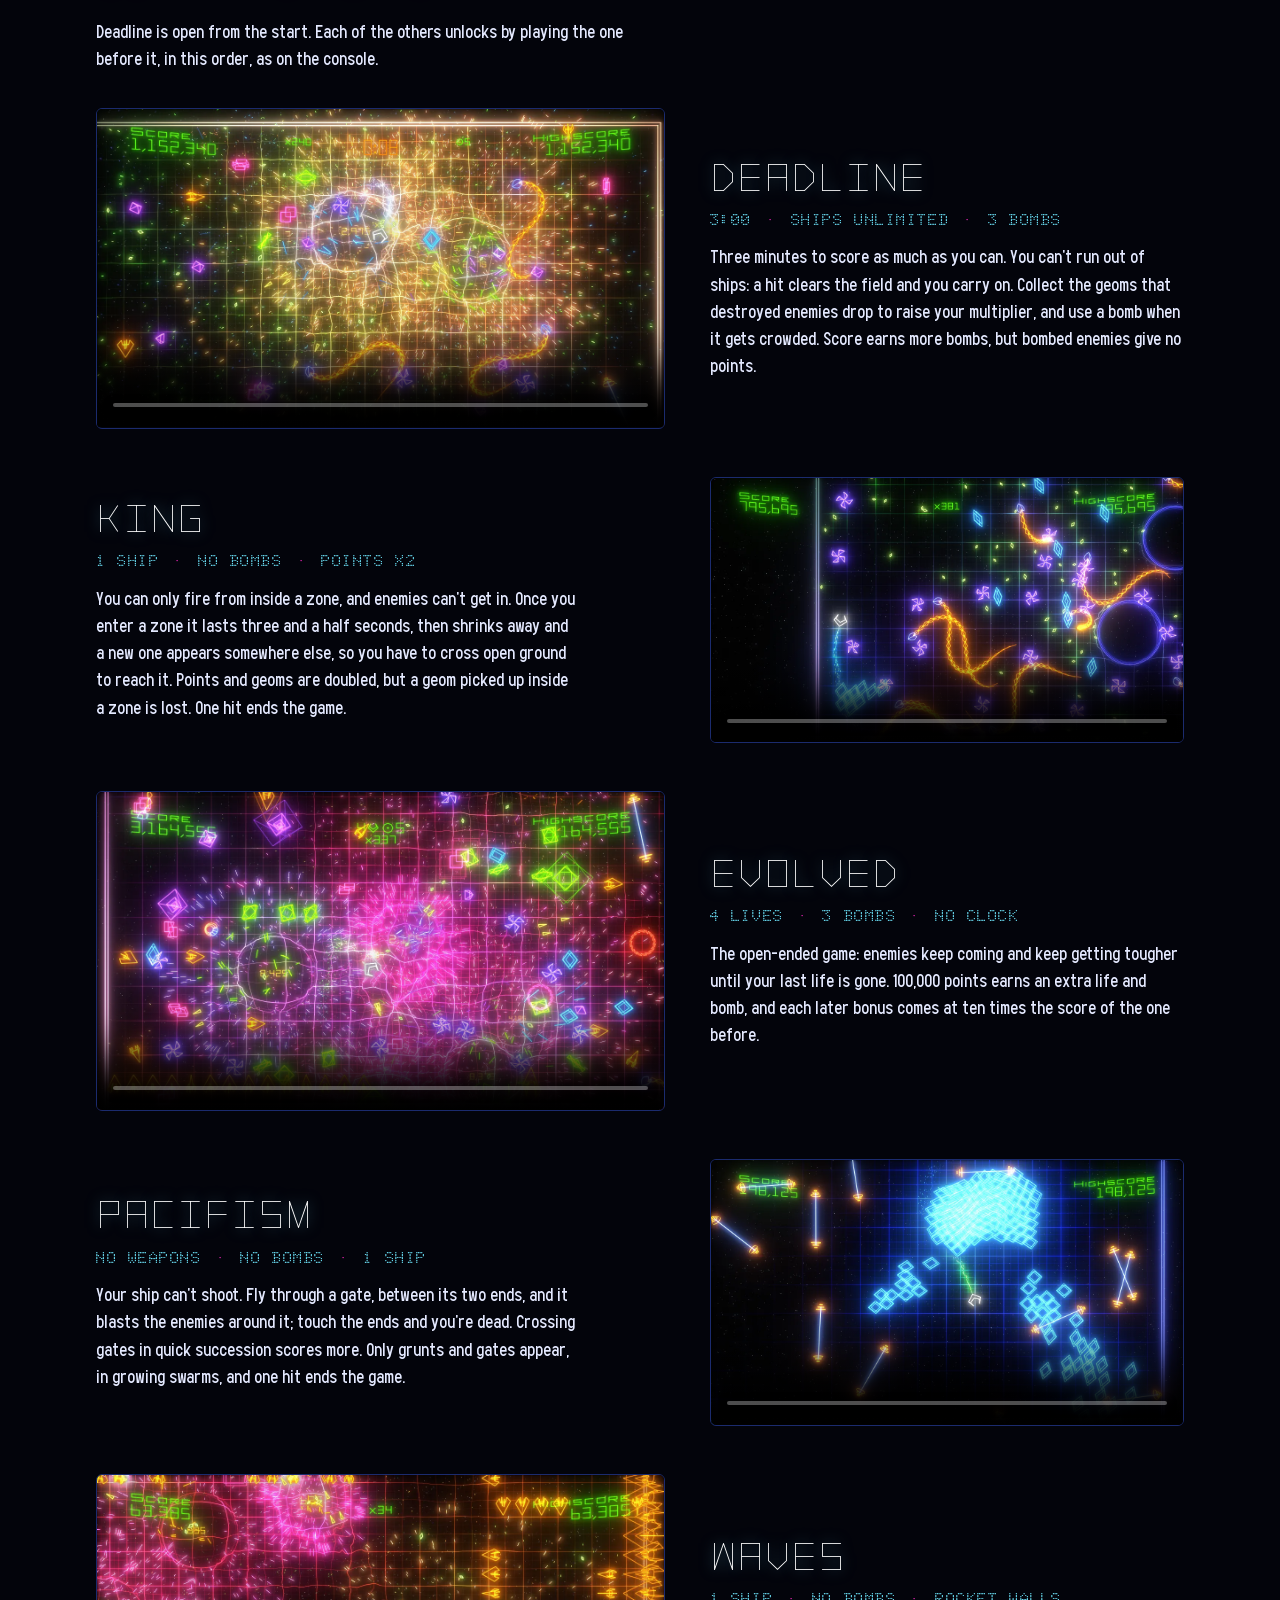
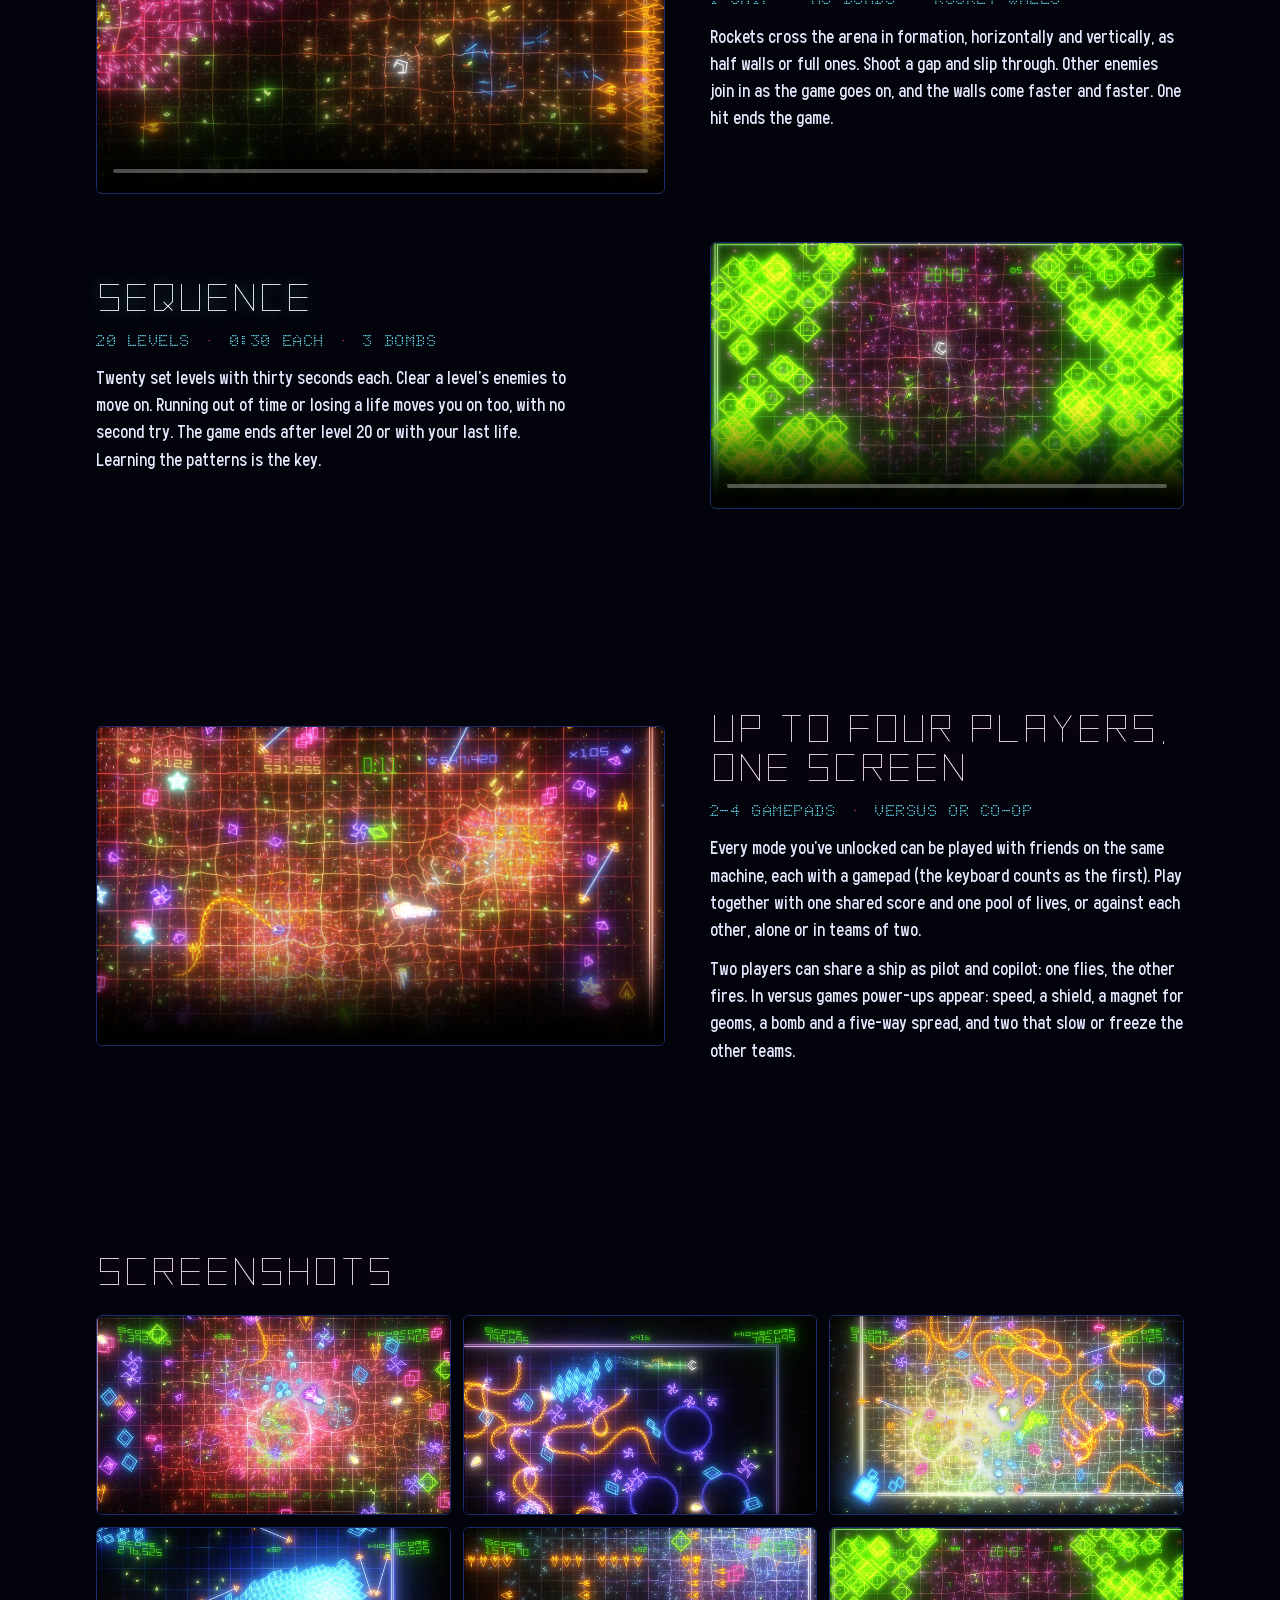
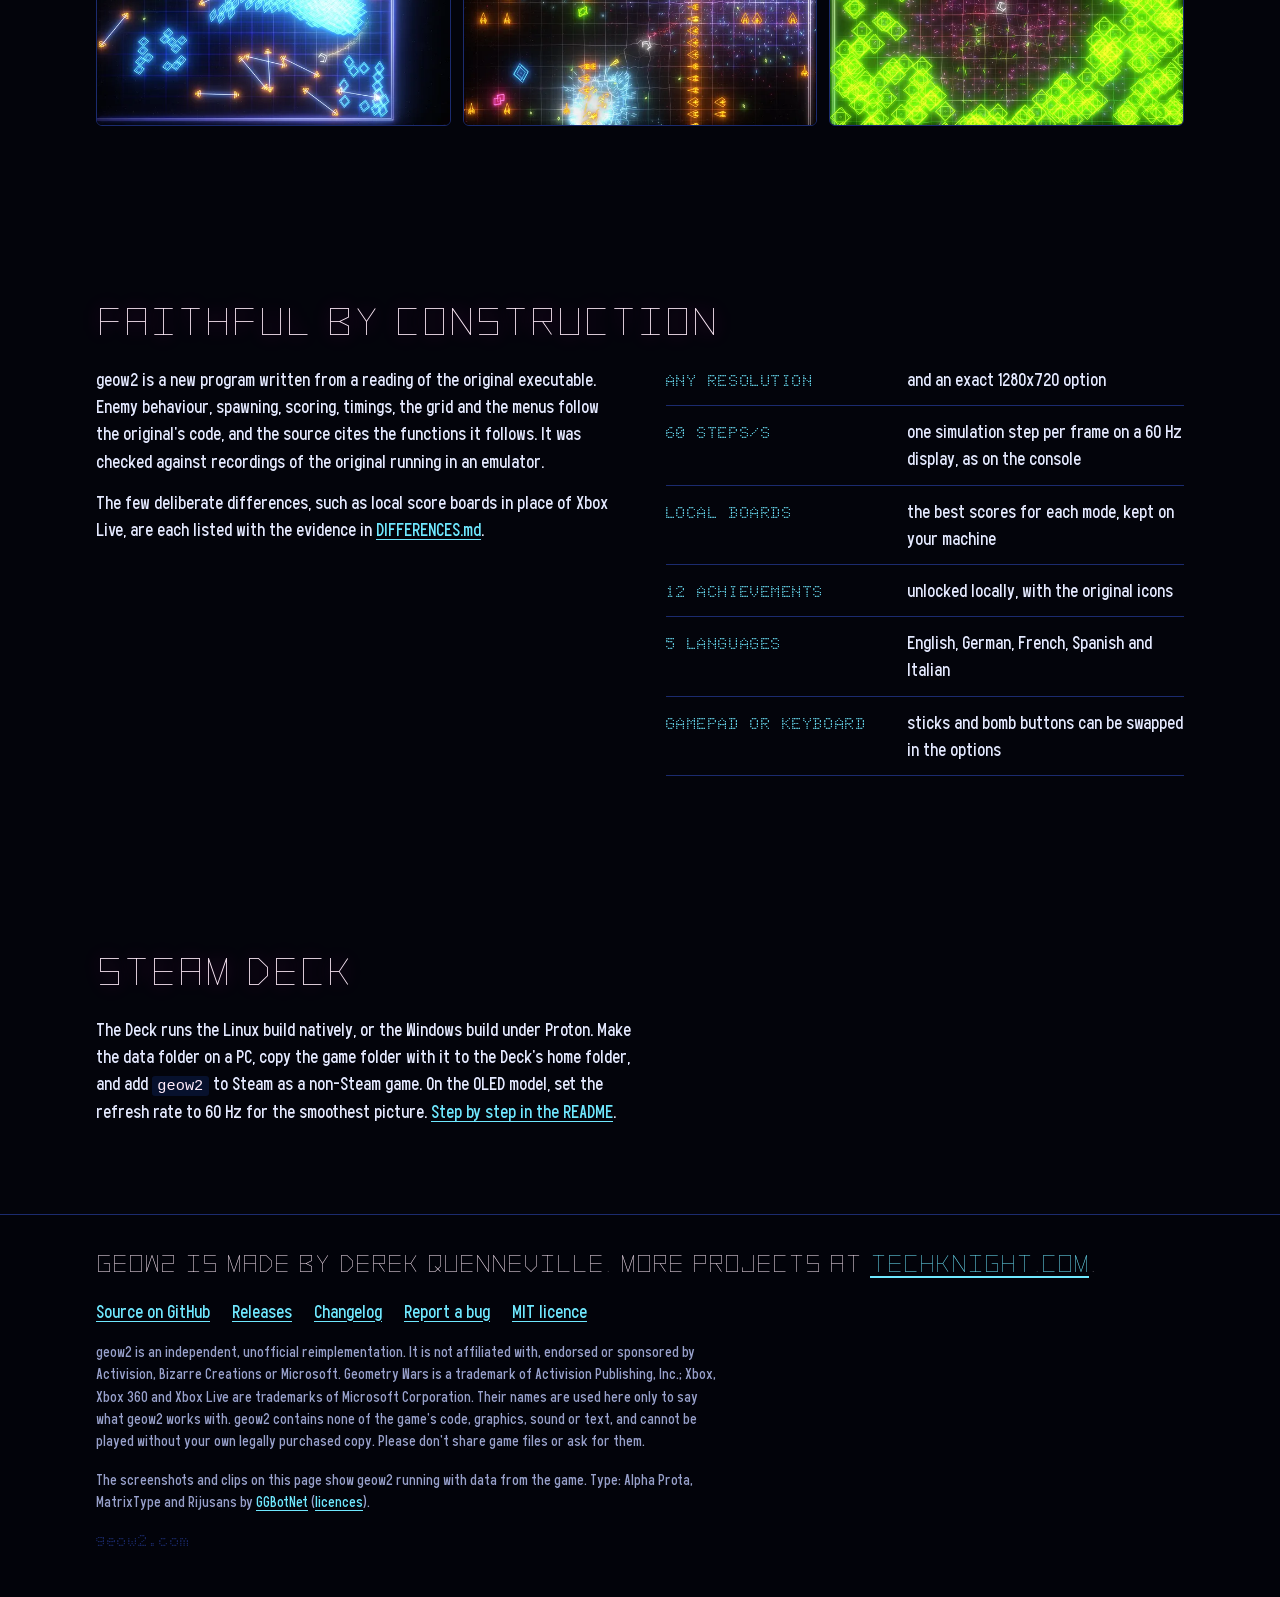
==== commit 83897dfe: "Steam Deck: name the two builds that run on it without implying there are only two Co-Authored-By: C" ====
--- a/index.html
+++ b/index.html
@@ -228,8 +228,7 @@
 
   <section class="wrap section" id="deck" aria-labelledby="deck-h">
     <h2 id="deck-h">Steam Deck</h2>
-    <p class="section-lede">Both builds run on the Deck: the Linux build natively, or the Windows build under
-    Proton. Make the data folder on a PC, copy the game folder with it to the Deck's home folder, and add
+    <p class="section-lede">The Deck runs the Linux build natively, or the Windows build under Proton. Make the data folder on a PC, copy the game folder with it to the Deck's home folder, and add
     <code>geow2</code> to Steam as a non-Steam game. On the OLED model, set the refresh rate to 60 Hz for the
     smoothest picture. <a href="https://github.com/techknight/geow2#steam-deck">Step by step in the README</a>.</p>
   </section>
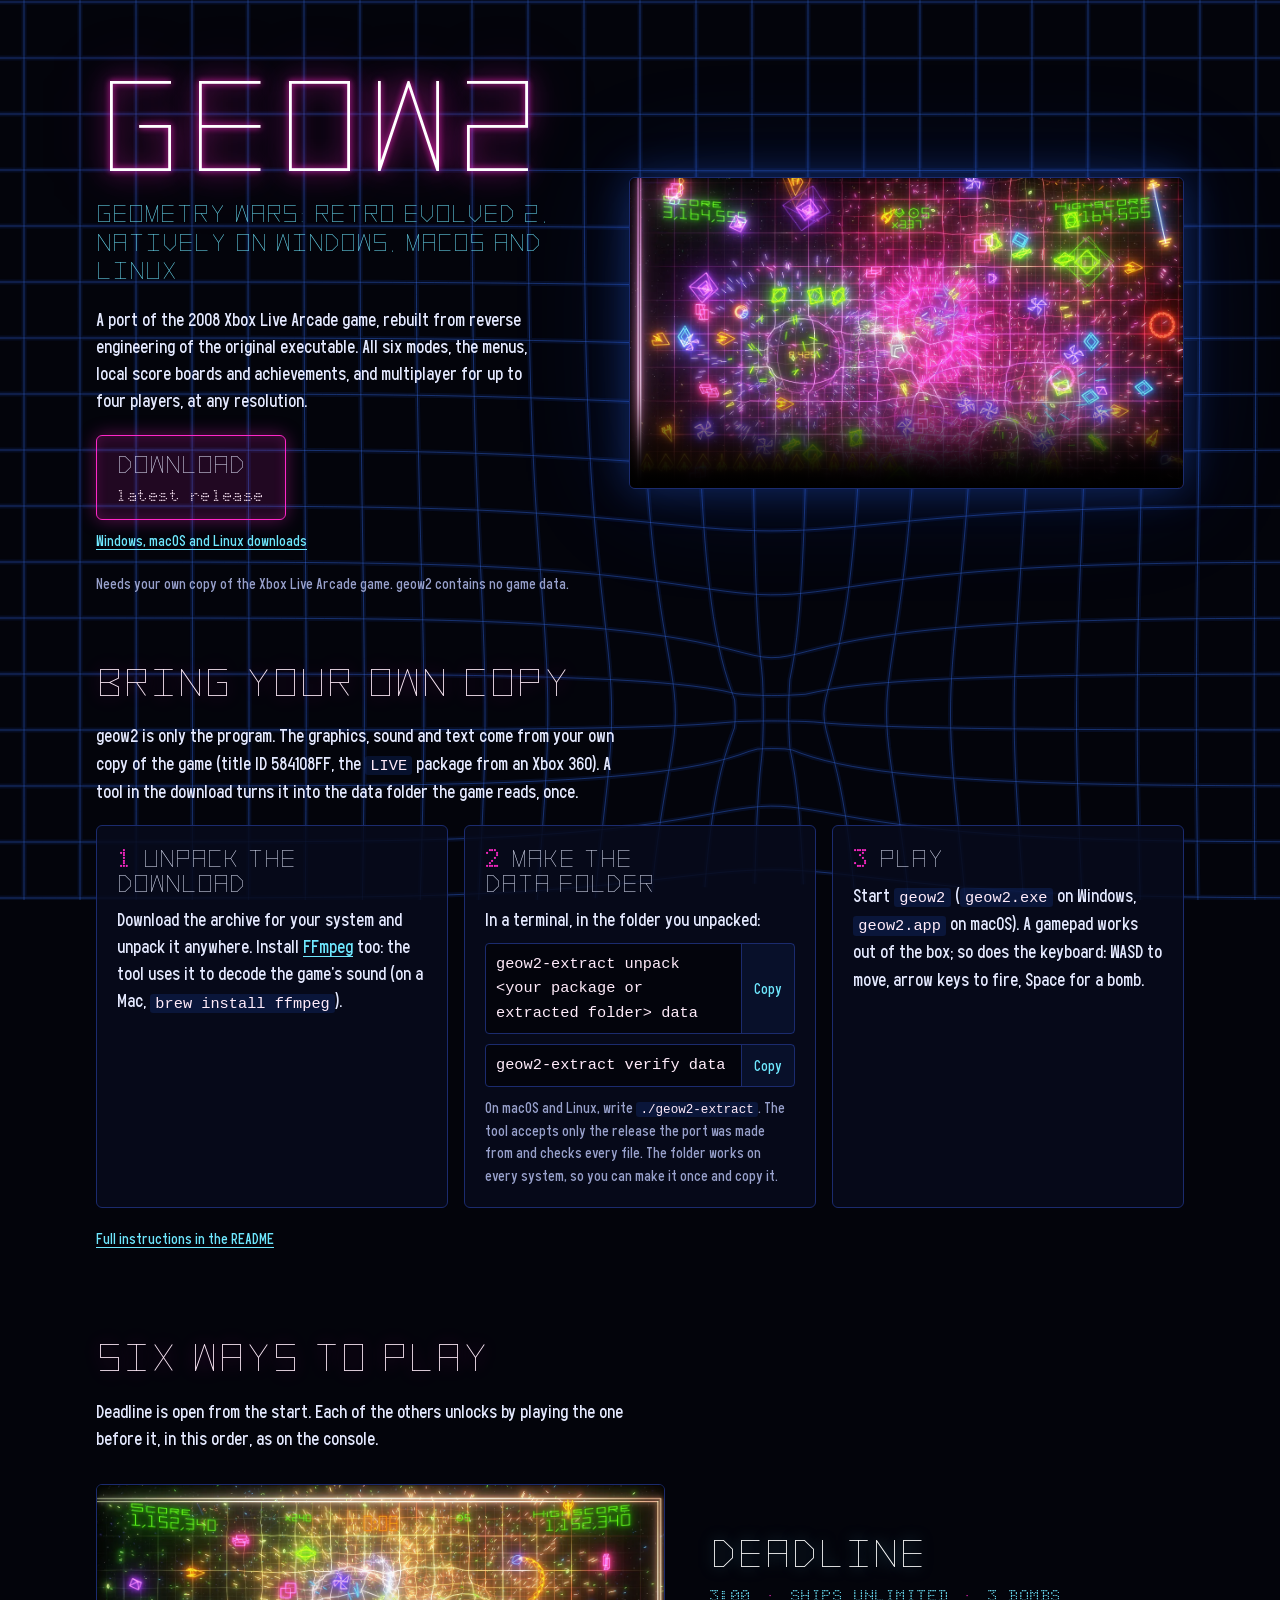
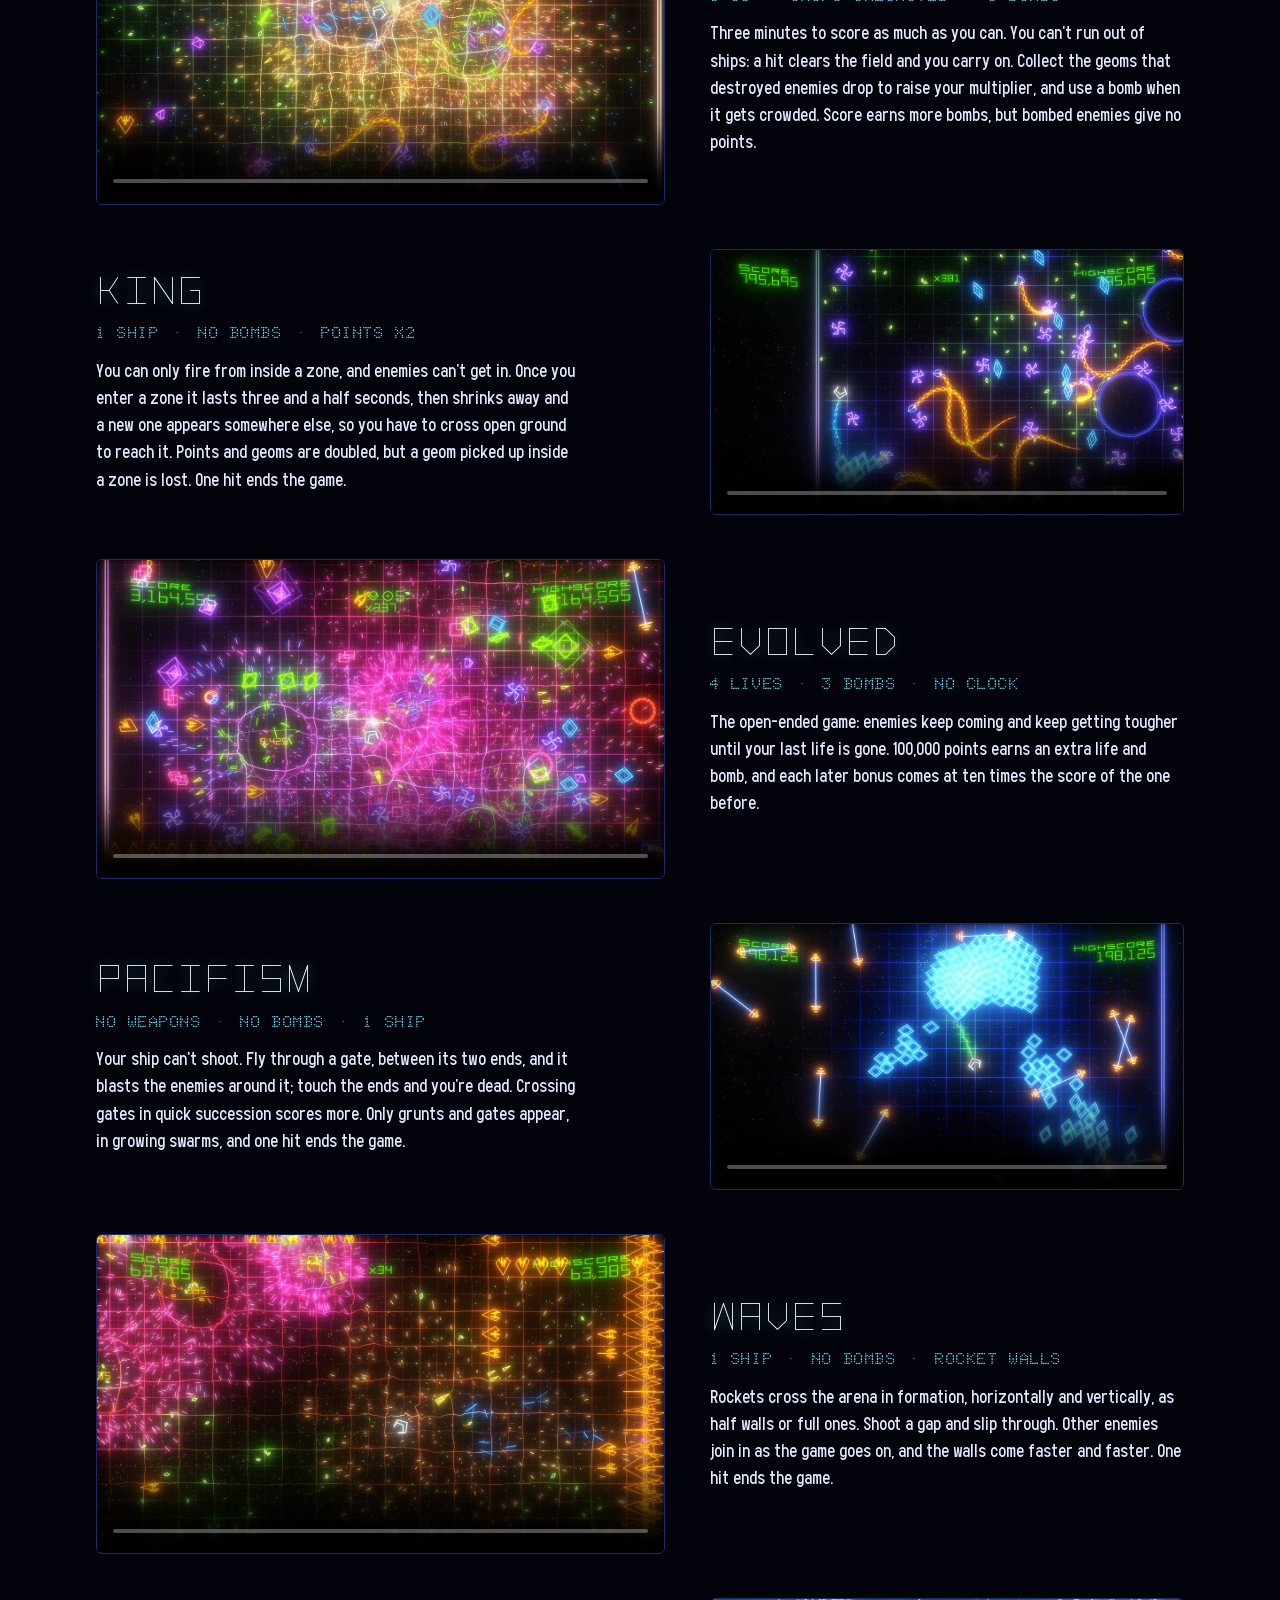
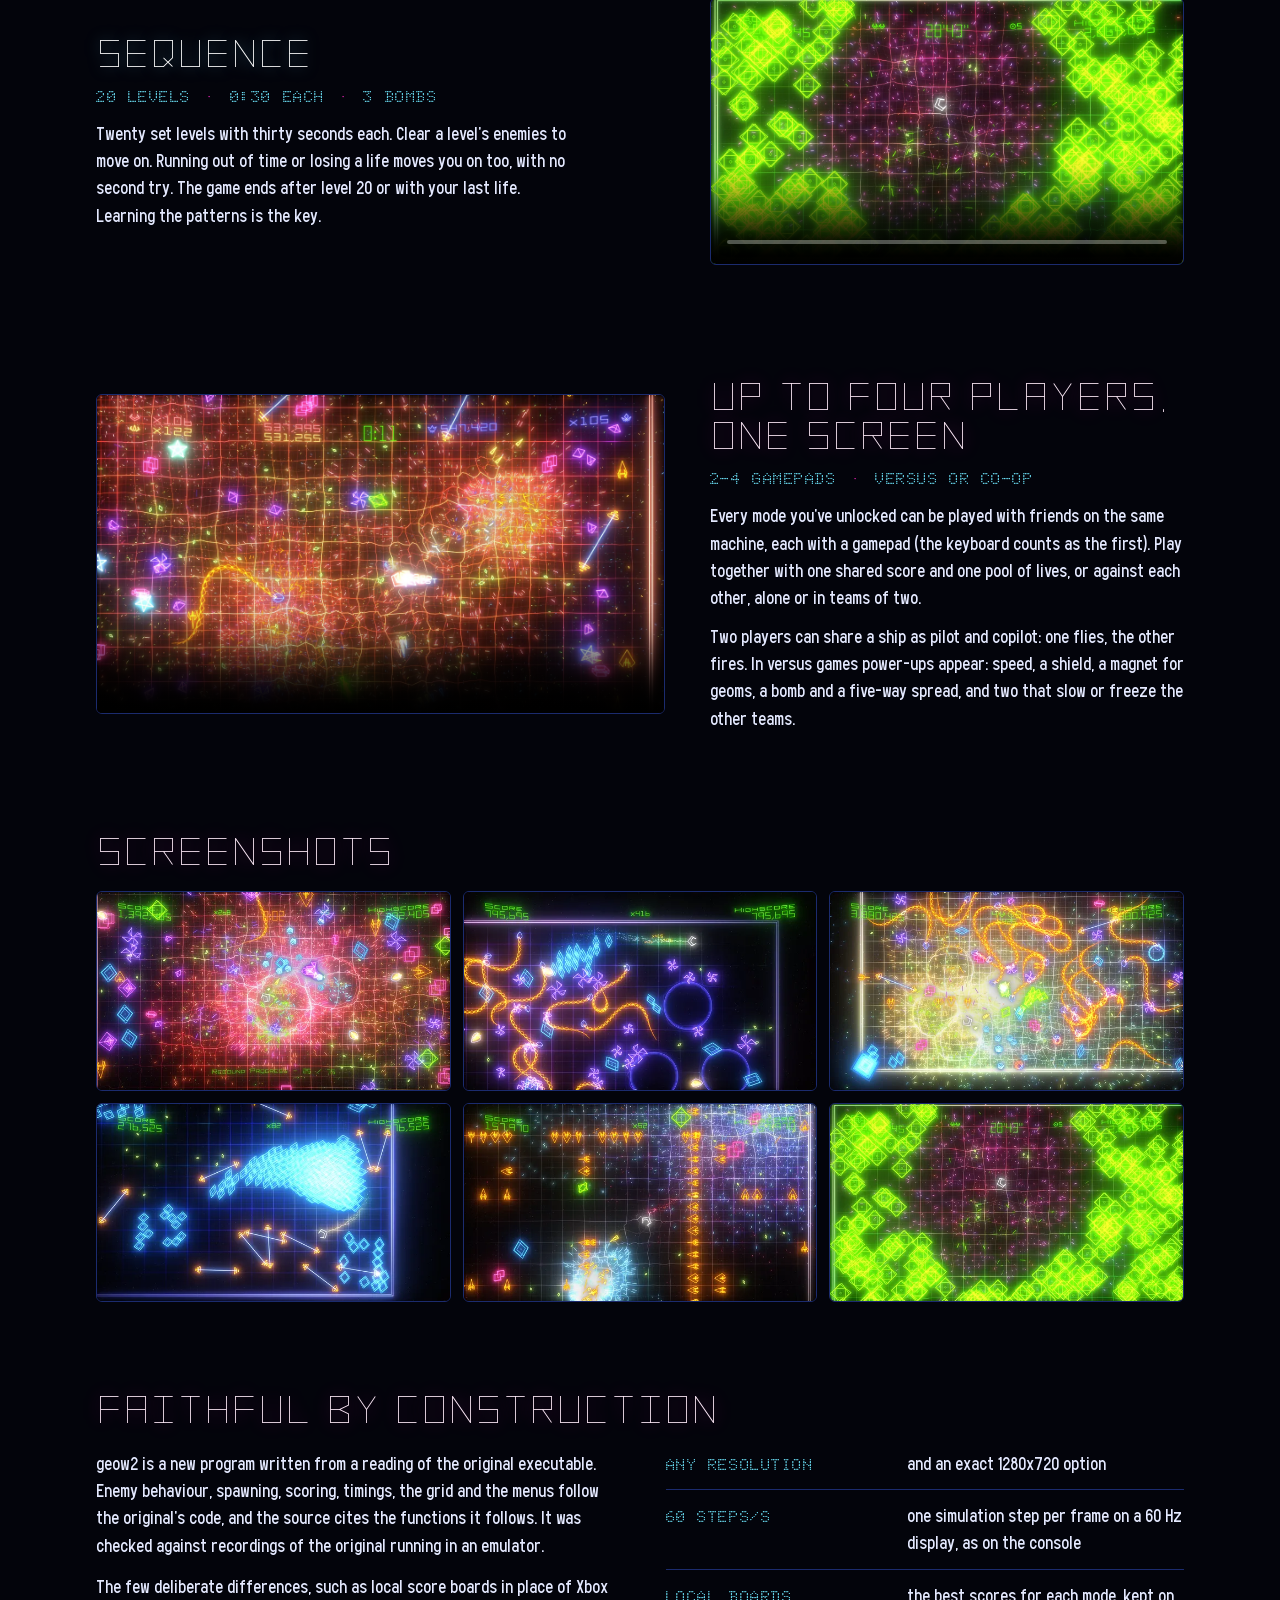
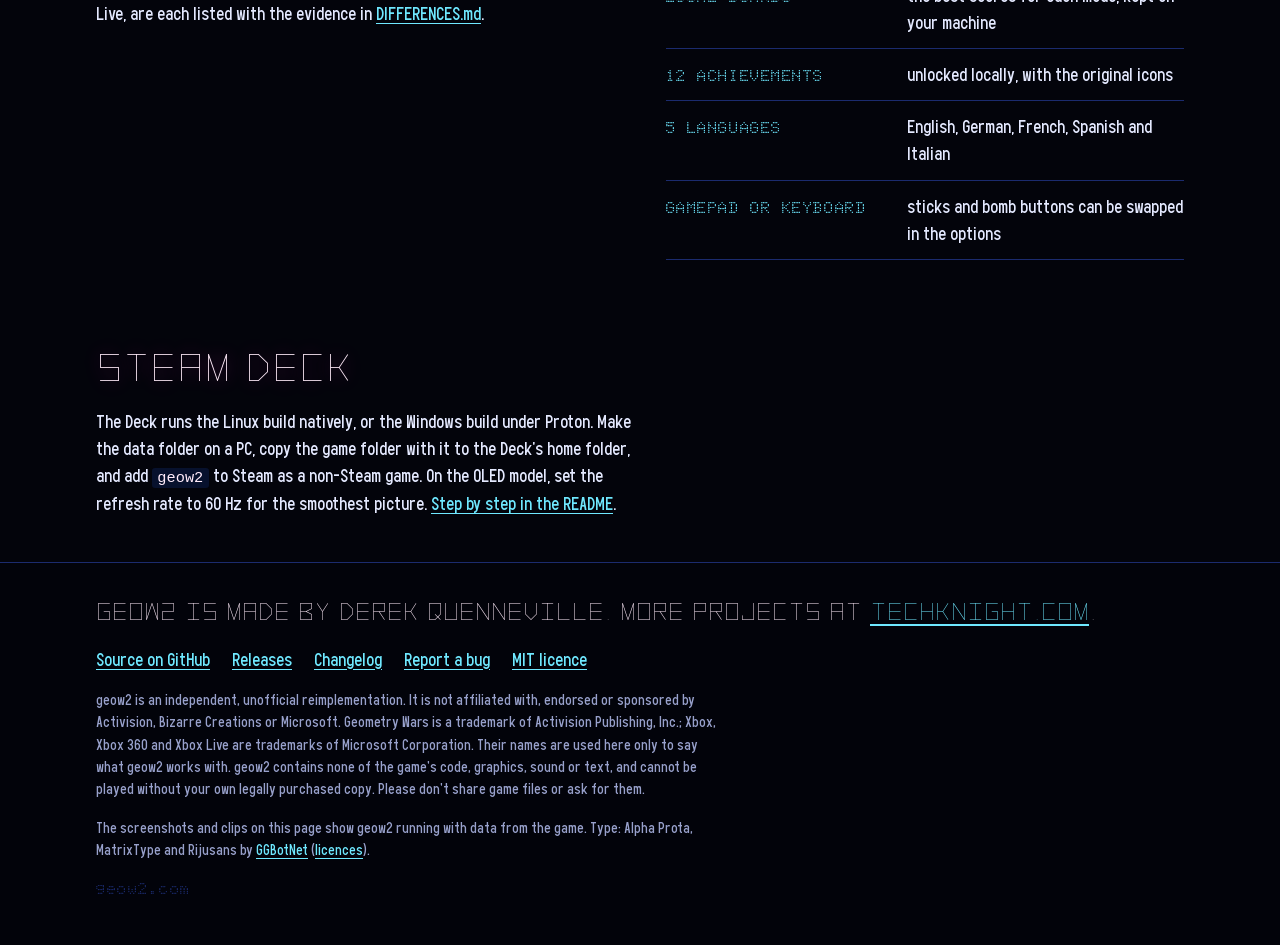
==== commit 2023f9af: "Accessibility: separators hidden from screen readers, alt text for the Twitter card Co-Authored-By: " ====
--- a/index.html
+++ b/index.html
@@ -20,6 +20,7 @@
 <meta property="og:image:height" content="640">
 <meta property="og:image:alt" content="The geow2 icon, a glowing G2 on a warped blue grid, beside the name geow2">
 <meta name="twitter:card" content="summary_large_image">
+<meta name="twitter:image:alt" content="The geow2 icon, a glowing G2 on a warped blue grid, beside the name geow2">
 <link rel="preload" href="fonts/alpha-prota/AlphaProta-Regular.woff2" as="font" type="font/woff2" crossorigin>
 <link rel="preload" href="fonts/rijusans/Rijusans-Regular.woff2" as="font" type="font/woff2" crossorigin>
 <link rel="stylesheet" href="css/site.css">
@@ -96,7 +97,7 @@
       </figure>
       <div class="mode-text">
         <h3>Deadline</h3>
-        <p class="stats readout">3:00 <span>·</span> ships unlimited <span>·</span> 3 bombs</p>
+        <p class="stats readout">3:00 <span aria-hidden="true">·</span> ships unlimited <span aria-hidden="true">·</span> 3 bombs</p>
         <p>Three minutes to score as much as you can. You can't run out of ships: a hit clears the field and you
         carry on. Collect the geoms that destroyed enemies drop to raise your multiplier, and use a bomb when it
         gets crowded. Score earns more bombs, but bombed enemies give no points.</p>
@@ -110,7 +111,7 @@
       </figure>
       <div class="mode-text">
         <h3>King</h3>
-        <p class="stats readout">1 ship <span>·</span> no bombs <span>·</span> points x2</p>
+        <p class="stats readout">1 ship <span aria-hidden="true">·</span> no bombs <span aria-hidden="true">·</span> points x2</p>
         <p>You can only fire from inside a zone, and enemies can't get in. Once you enter a zone it lasts three and
         a half seconds, then shrinks away and a new one appears somewhere else, so you have to cross open ground to
         reach it. Points and geoms are doubled, but a geom picked up inside a zone is lost. One hit ends the game.</p>
@@ -124,7 +125,7 @@
       </figure>
       <div class="mode-text">
         <h3>Evolved</h3>
-        <p class="stats readout">4 lives <span>·</span> 3 bombs <span>·</span> no clock</p>
+        <p class="stats readout">4 lives <span aria-hidden="true">·</span> 3 bombs <span aria-hidden="true">·</span> no clock</p>
         <p>The open-ended game: enemies keep coming and keep getting tougher until your last life is gone.
         100,000 points earns an extra life and bomb, and each later bonus comes at ten times the score of the one
         before.</p>
@@ -138,7 +139,7 @@
       </figure>
       <div class="mode-text">
         <h3>Pacifism</h3>
-        <p class="stats readout">no weapons <span>·</span> no bombs <span>·</span> 1 ship</p>
+        <p class="stats readout">no weapons <span aria-hidden="true">·</span> no bombs <span aria-hidden="true">·</span> 1 ship</p>
         <p>Your ship can't shoot. Fly through a gate, between its two ends, and it blasts the enemies around it;
         touch the ends and you're dead. Crossing gates in quick succession scores more. Only grunts and gates
         appear, in growing swarms, and one hit ends the game.</p>
@@ -152,7 +153,7 @@
       </figure>
       <div class="mode-text">
         <h3>Waves</h3>
-        <p class="stats readout">1 ship <span>·</span> no bombs <span>·</span> rocket walls</p>
+        <p class="stats readout">1 ship <span aria-hidden="true">·</span> no bombs <span aria-hidden="true">·</span> rocket walls</p>
         <p>Rockets cross the arena in formation, horizontally and vertically, as half walls or full ones. Shoot a
         gap and slip through. Other enemies join in as the game goes on, and the walls come faster and faster.
         One hit ends the game.</p>
@@ -166,7 +167,7 @@
       </figure>
       <div class="mode-text">
         <h3>Sequence</h3>
-        <p class="stats readout">20 levels <span>·</span> 0:30 each <span>·</span> 3 bombs</p>
+        <p class="stats readout">20 levels <span aria-hidden="true">·</span> 0:30 each <span aria-hidden="true">·</span> 3 bombs</p>
         <p>Twenty set levels with thirty seconds each. Clear a level's enemies to move on. Running out of time or
         losing a life moves you on too, with no second try. The game ends after level 20 or with your last life.
         Learning the patterns is the key.</p>
@@ -182,7 +183,7 @@
       </figure>
       <div class="mode-text">
         <h2 id="mp-h">Up to four players, one screen</h2>
-        <p class="stats readout">2-4 gamepads <span>·</span> versus or co-op</p>
+        <p class="stats readout">2-4 gamepads <span aria-hidden="true">·</span> versus or co-op</p>
         <p>Every mode you've unlocked can be played with friends on the same machine, each with a gamepad (the
         keyboard counts as the first). Play together with one shared score and one pool of lives, or against
         each other, alone or in teams of two.</p>
--- a/css/site.css
+++ b/css/site.css
@@ -115,7 +115,7 @@
 
 /* Hero */
 
-.hero { padding-block: clamp(40px, 8vw, 96px) clamp(32px, 6vw, 72px); }
+.hero { padding-block: clamp(32px, 6vw, 72px) clamp(8px, 2vw, 24px); }
 .hero-inner {
   display: grid;
   grid-template-columns: minmax(0, 1fr) minmax(0, 1.15fr);
@@ -174,7 +174,7 @@
 
 /* Sections */
 
-.section { padding-block: clamp(40px, 7vw, 88px); display: grid; gap: 24px; }
+.section { padding-block: clamp(24px, 3.5vw, 44px); display: grid; gap: 20px; }
 .section-lede { max-width: 68ch; color: var(--ink); }
 .more { font-size: var(--step--1); }
 
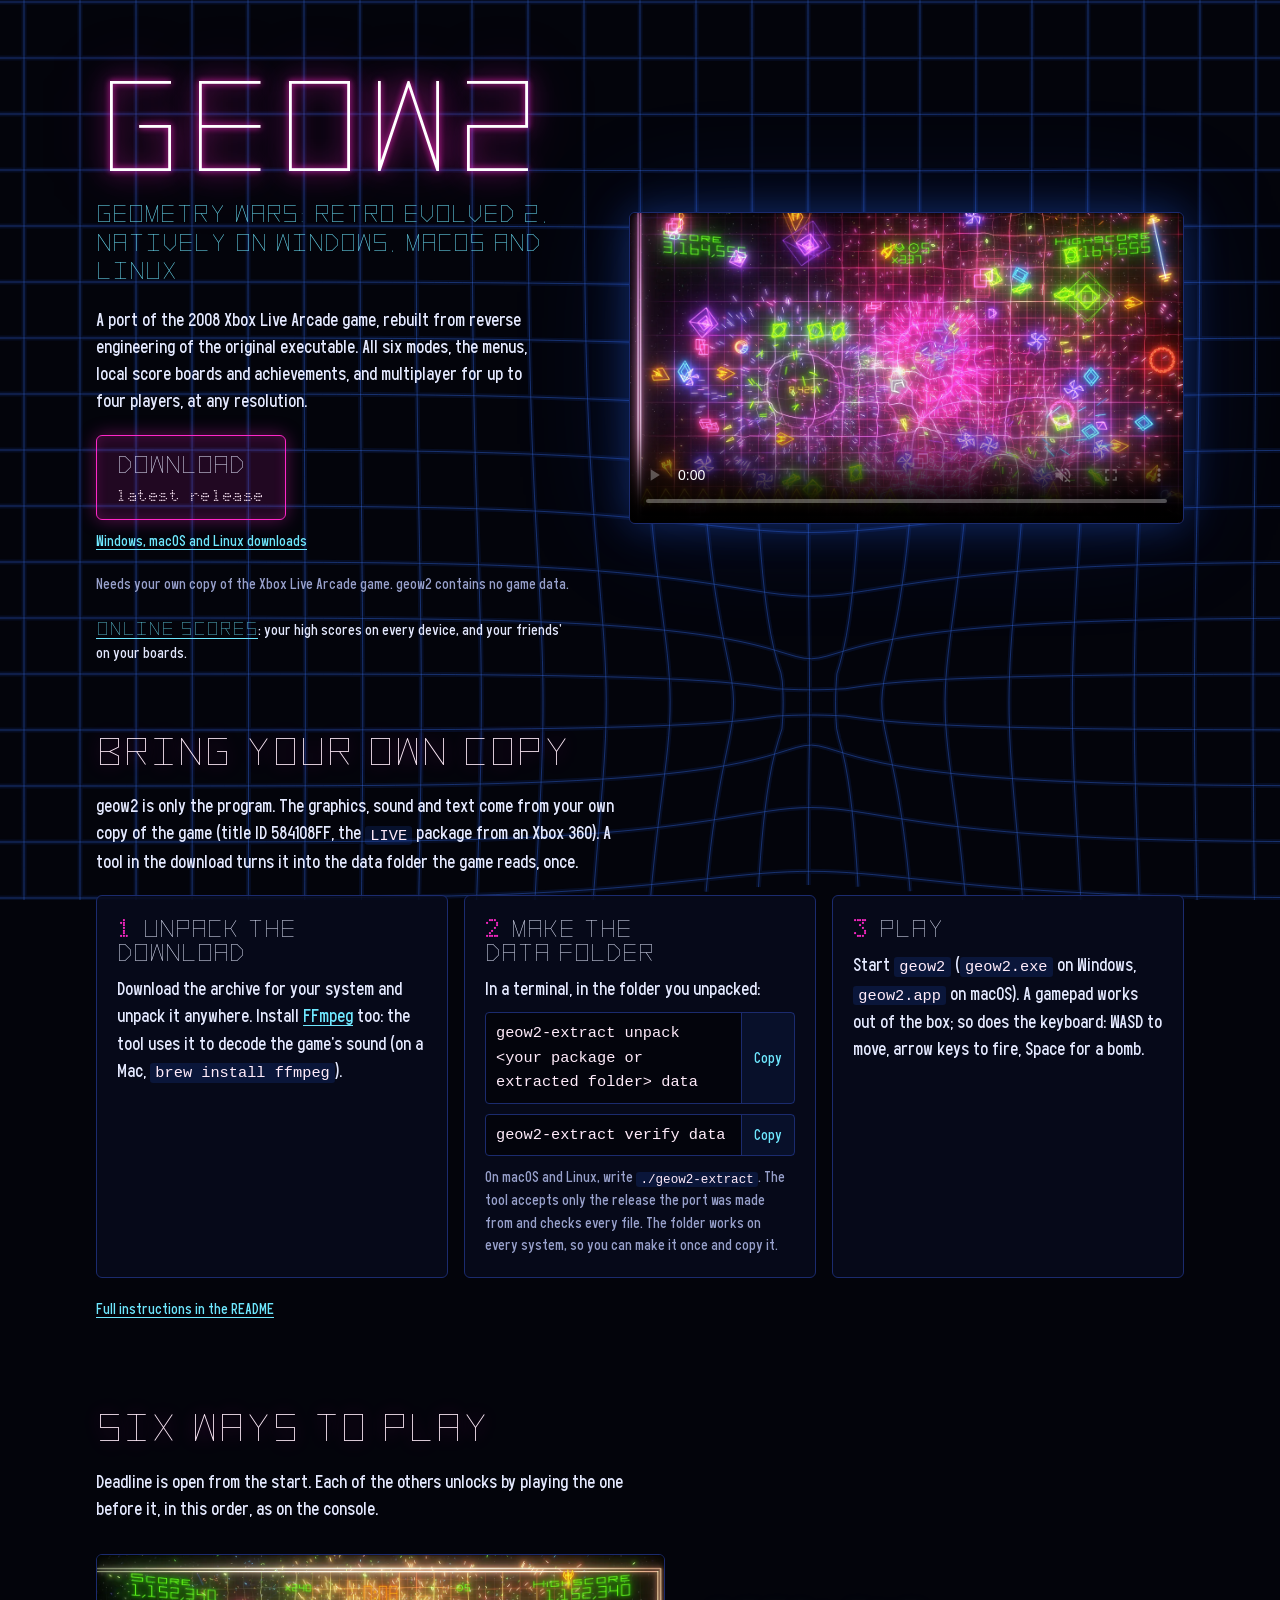
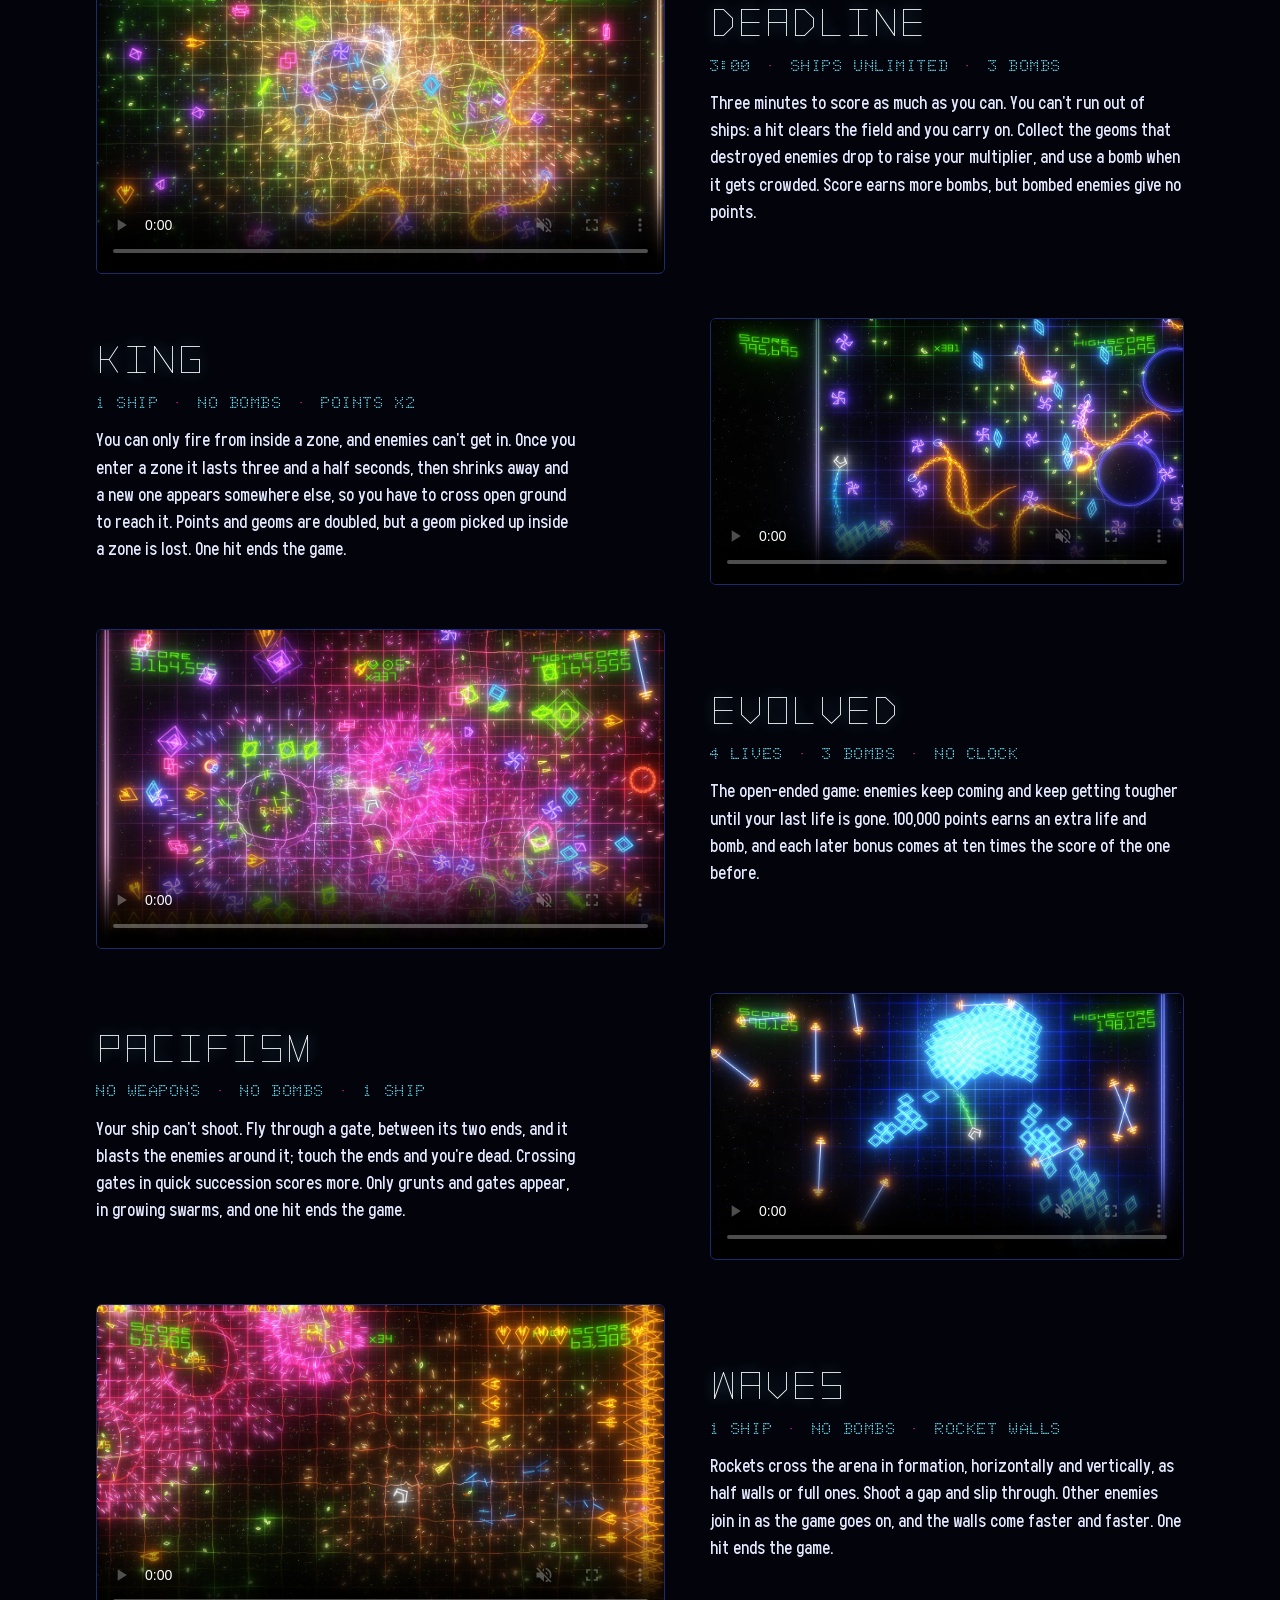
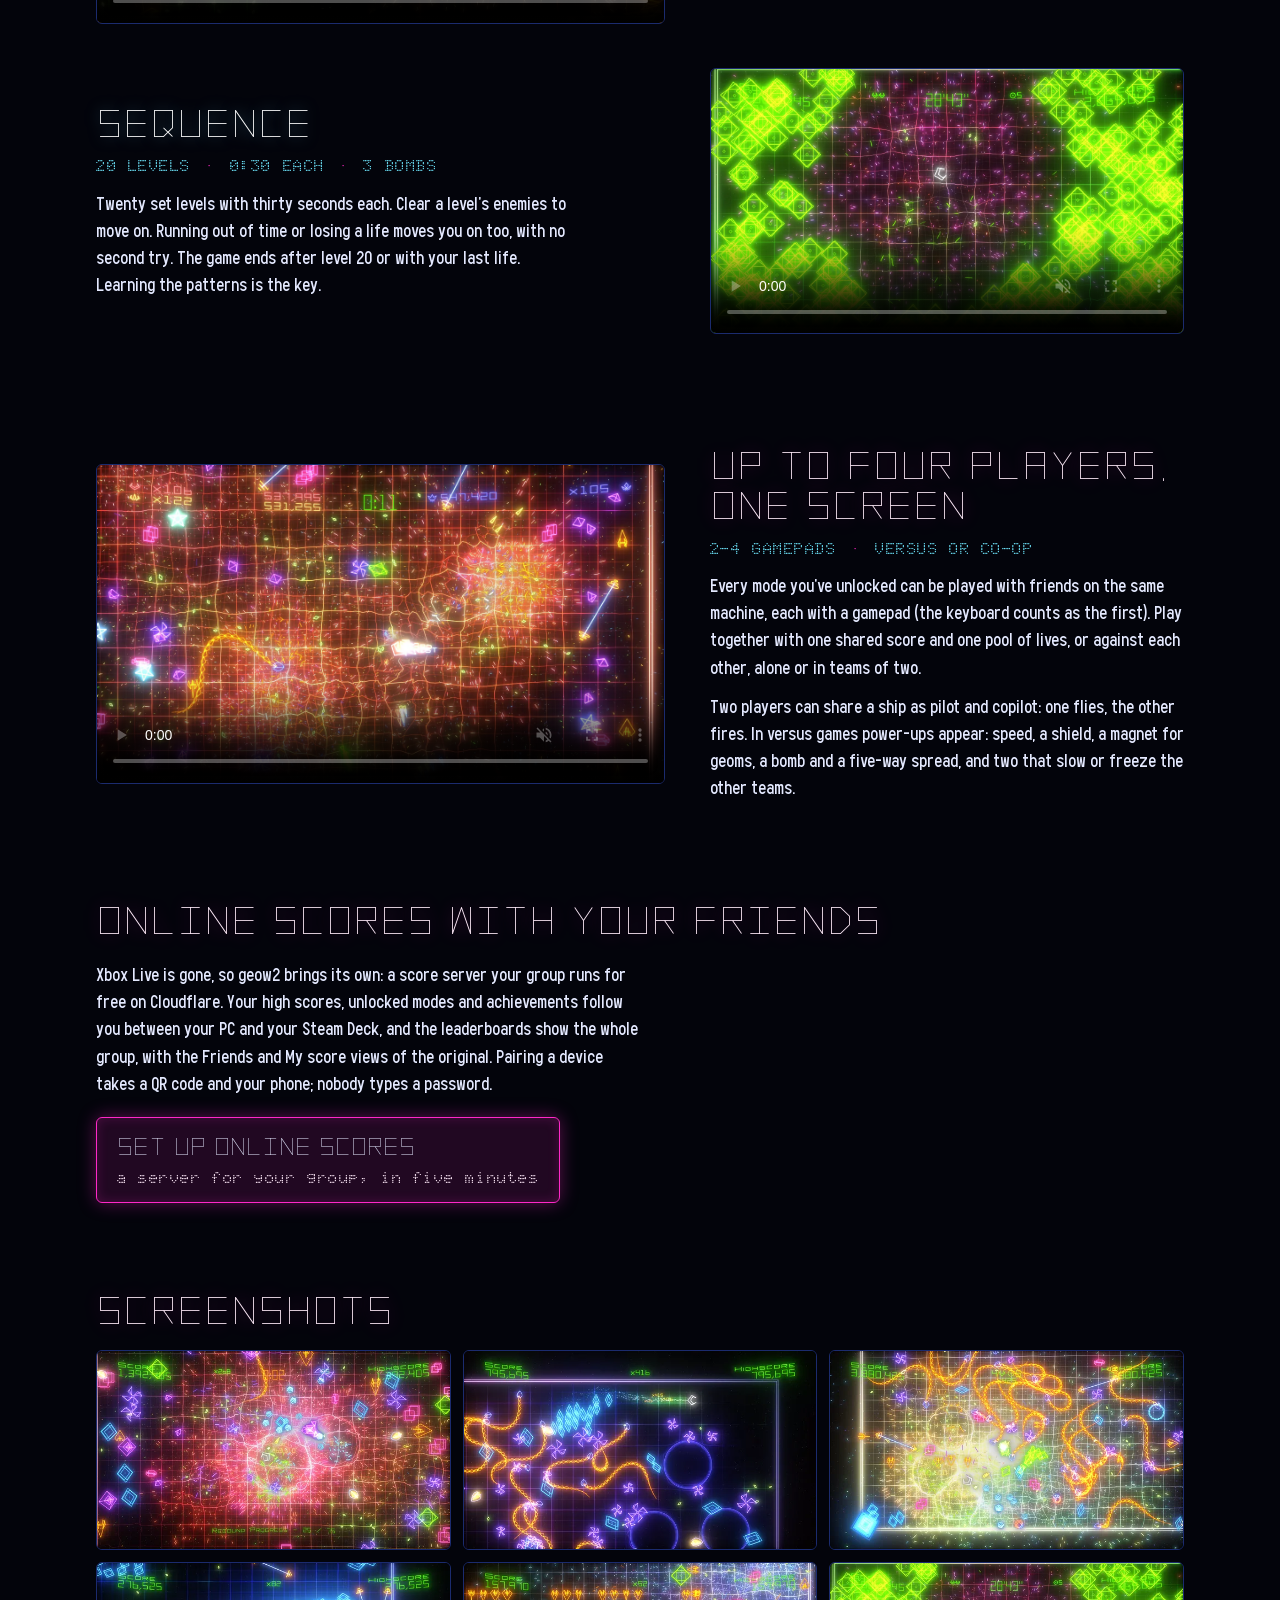
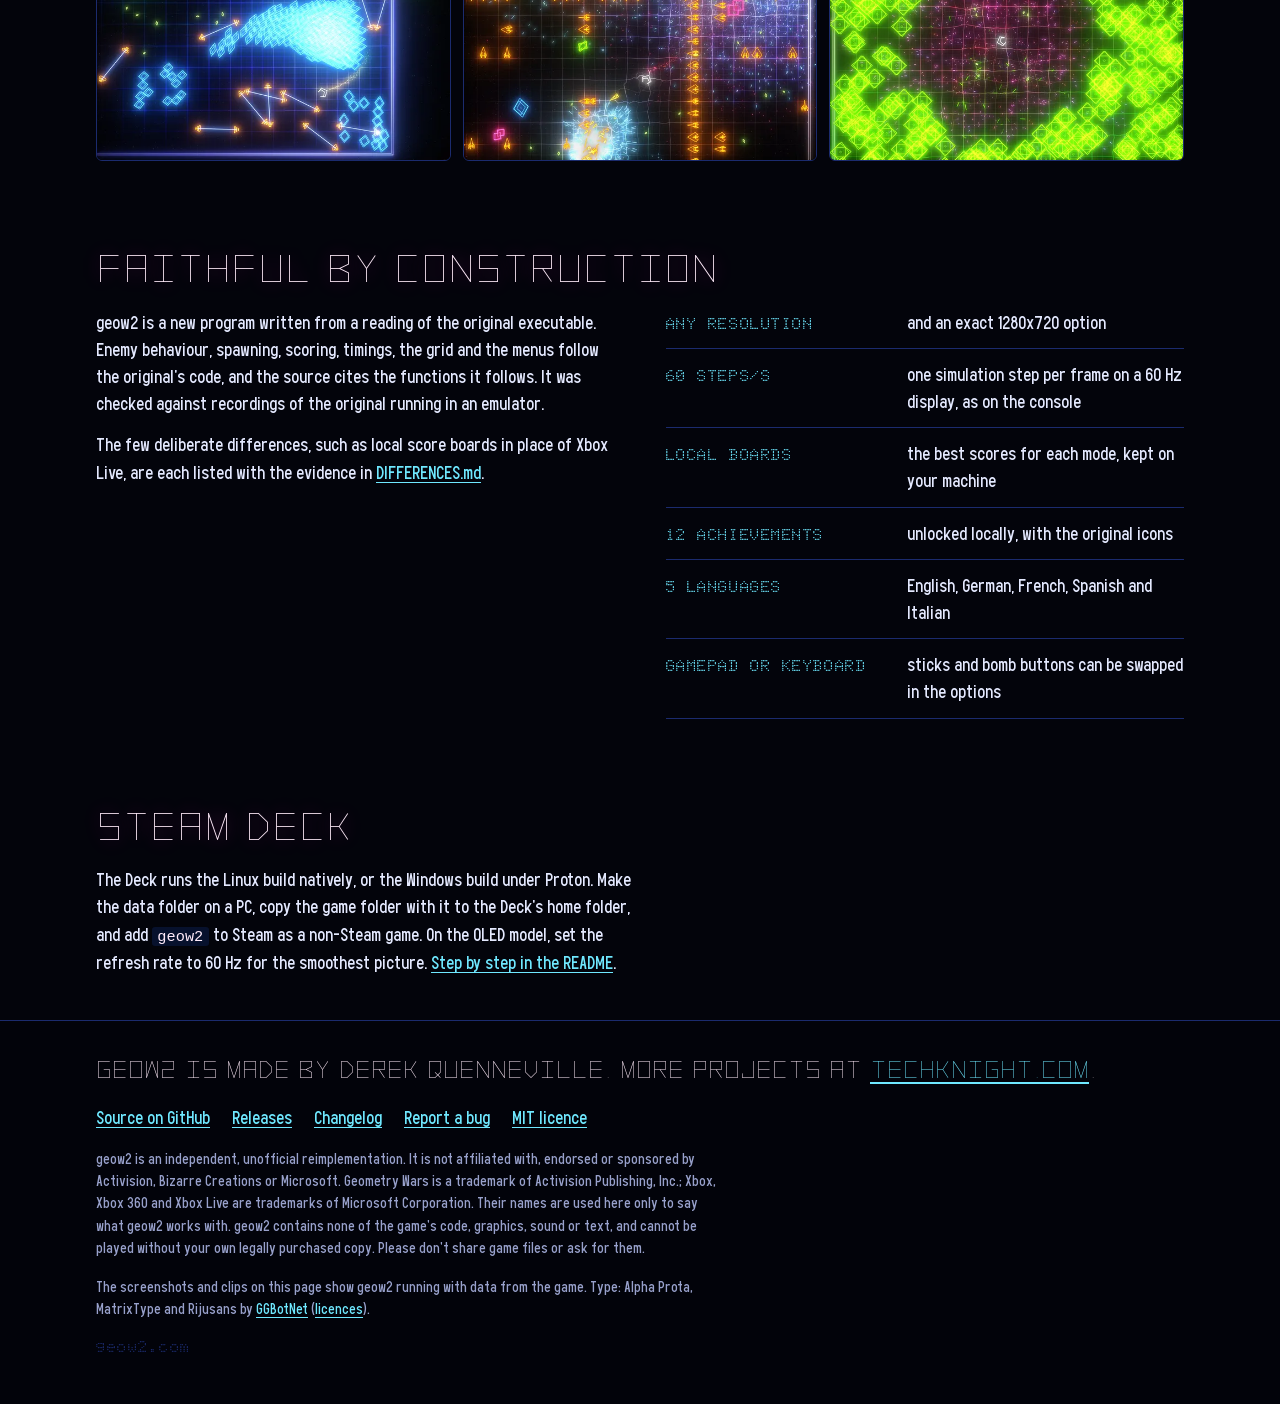
==== commit 937b9b80: "Online scores: a page on setting up a group's score server, linked from the main page Co-Authored-By" ====
--- a/index.html
+++ b/index.html
@@ -46,6 +46,8 @@
         </ul>
       </div>
       <p class="needs">Needs your own copy of the Xbox Live Arcade game. geow2 contains no game data.</p>
+      <p class="online-callout"><a href="scores/">Online scores</a>: your high scores on every device, and
+      your friends' on your boards.</p>
     </div>
     <figure class="hero-clip">
       <video class="clip" muted loop playsinline preload="none" poster="media/evolved.webp" data-src="media/evolved.mp4"
@@ -194,6 +196,16 @@
     </article>
   </section>
 
+  <section class="wrap section" id="online" aria-labelledby="online-h">
+    <h2 id="online-h">Online scores with your friends</h2>
+    <p class="section-lede">Xbox Live is gone, so geow2 brings its own: a score server your group runs for free
+    on Cloudflare. Your high scores, unlocked modes and achievements follow you between your PC and your Steam
+    Deck, and the leaderboards show the whole group, with the Friends and My score views of the original. Pairing
+    a device takes a QR code and your phone; nobody types a password.</p>
+    <p><a class="btn btn-primary btn-inline" href="scores/"><span class="btn-label">Set up online scores</span>
+    <span class="readout">a server for your group, in five minutes</span></a></p>
+  </section>
+
   <section class="wrap section" id="shots" aria-labelledby="shots-h">
     <h2 id="shots-h">Screenshots</h2>
     <ul class="gallery">
--- a/css/site.css
+++ b/css/site.css
@@ -172,6 +172,24 @@
 }
 .hero-clip .clip { box-shadow: 0 0 40px rgba(40, 100, 255, 0.35), 0 0 120px rgba(40, 100, 255, 0.15); }
 
+/* Other pages' heads */
+
+.hero-page .wrap { display: grid; gap: 16px; }
+.crumb { font-size: var(--step--1); }
+.page-title {
+  font-size: clamp(2.6rem, 1.6rem + 5vw, 5rem);
+  line-height: 0.95;
+  color: #fff;
+  text-shadow: 0 0 6px var(--glow), 0 0 24px var(--glow), 0 0 60px rgba(255, 40, 200, 0.6);
+}
+.hero-page .lede { max-width: 68ch; }
+
+/* The link to Online scores on the main page */
+
+.online-callout { font-size: var(--step--1); }
+.online-callout a { font-family: var(--display); font-size: var(--step-0); }
+.btn-inline { display: inline-grid; }
+
 /* Sections */
 
 .section { padding-block: clamp(24px, 3.5vw, 44px); display: grid; gap: 20px; }
@@ -231,6 +249,13 @@
   cursor: pointer;
 }
 .copy:hover { color: #fff; background: rgba(40, 100, 255, 0.25); }
+
+.numbered { margin: 0; padding-left: 1.6em; display: grid; gap: 14px; max-width: 72ch; }
+.numbered li { padding-left: 0.3em; }
+.numbered li::marker { font-family: var(--readout); color: var(--glow); }
+.numbered li > p + p { margin-top: 10px; }
+.facts { list-style: none; margin: 10px 0 0; padding: 0; display: grid; gap: 8px; }
+.facts .readout { color: var(--cyan); margin-right: 0.6em; }
 
 /* Modes */
 
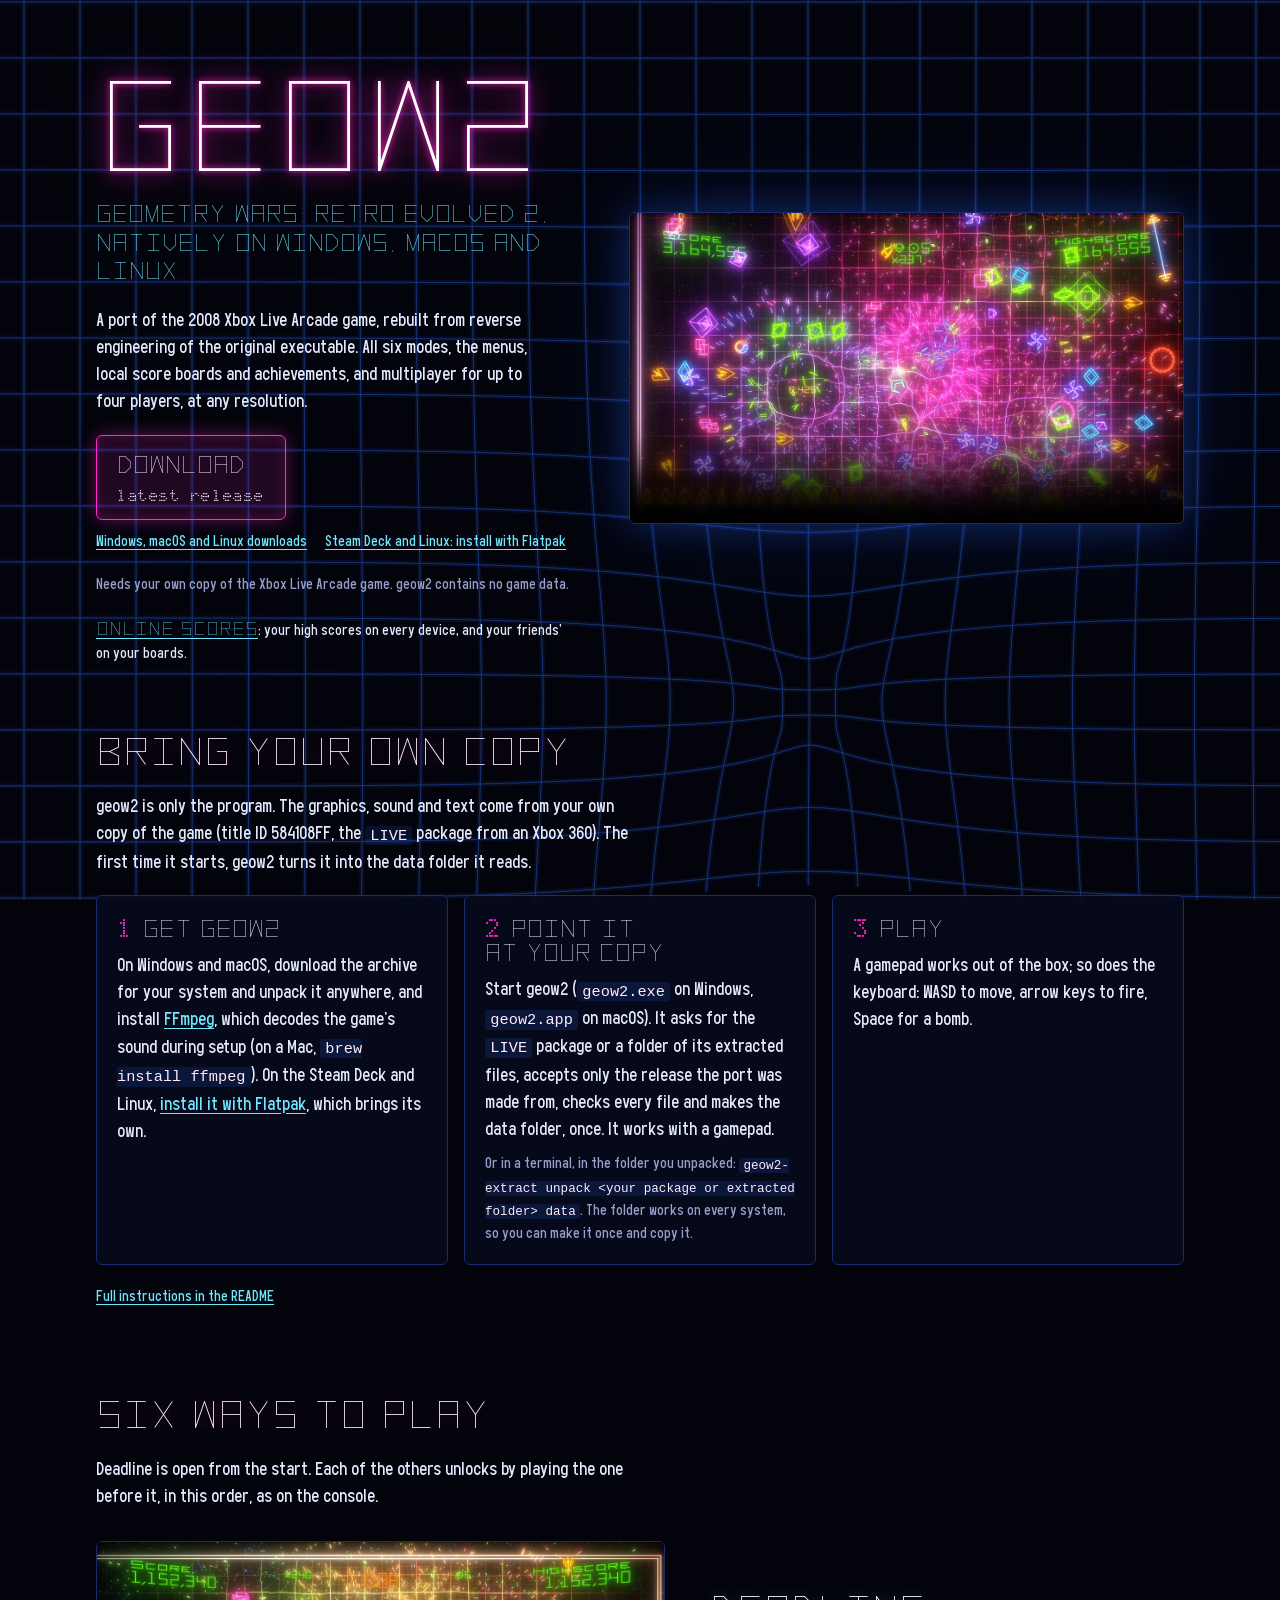
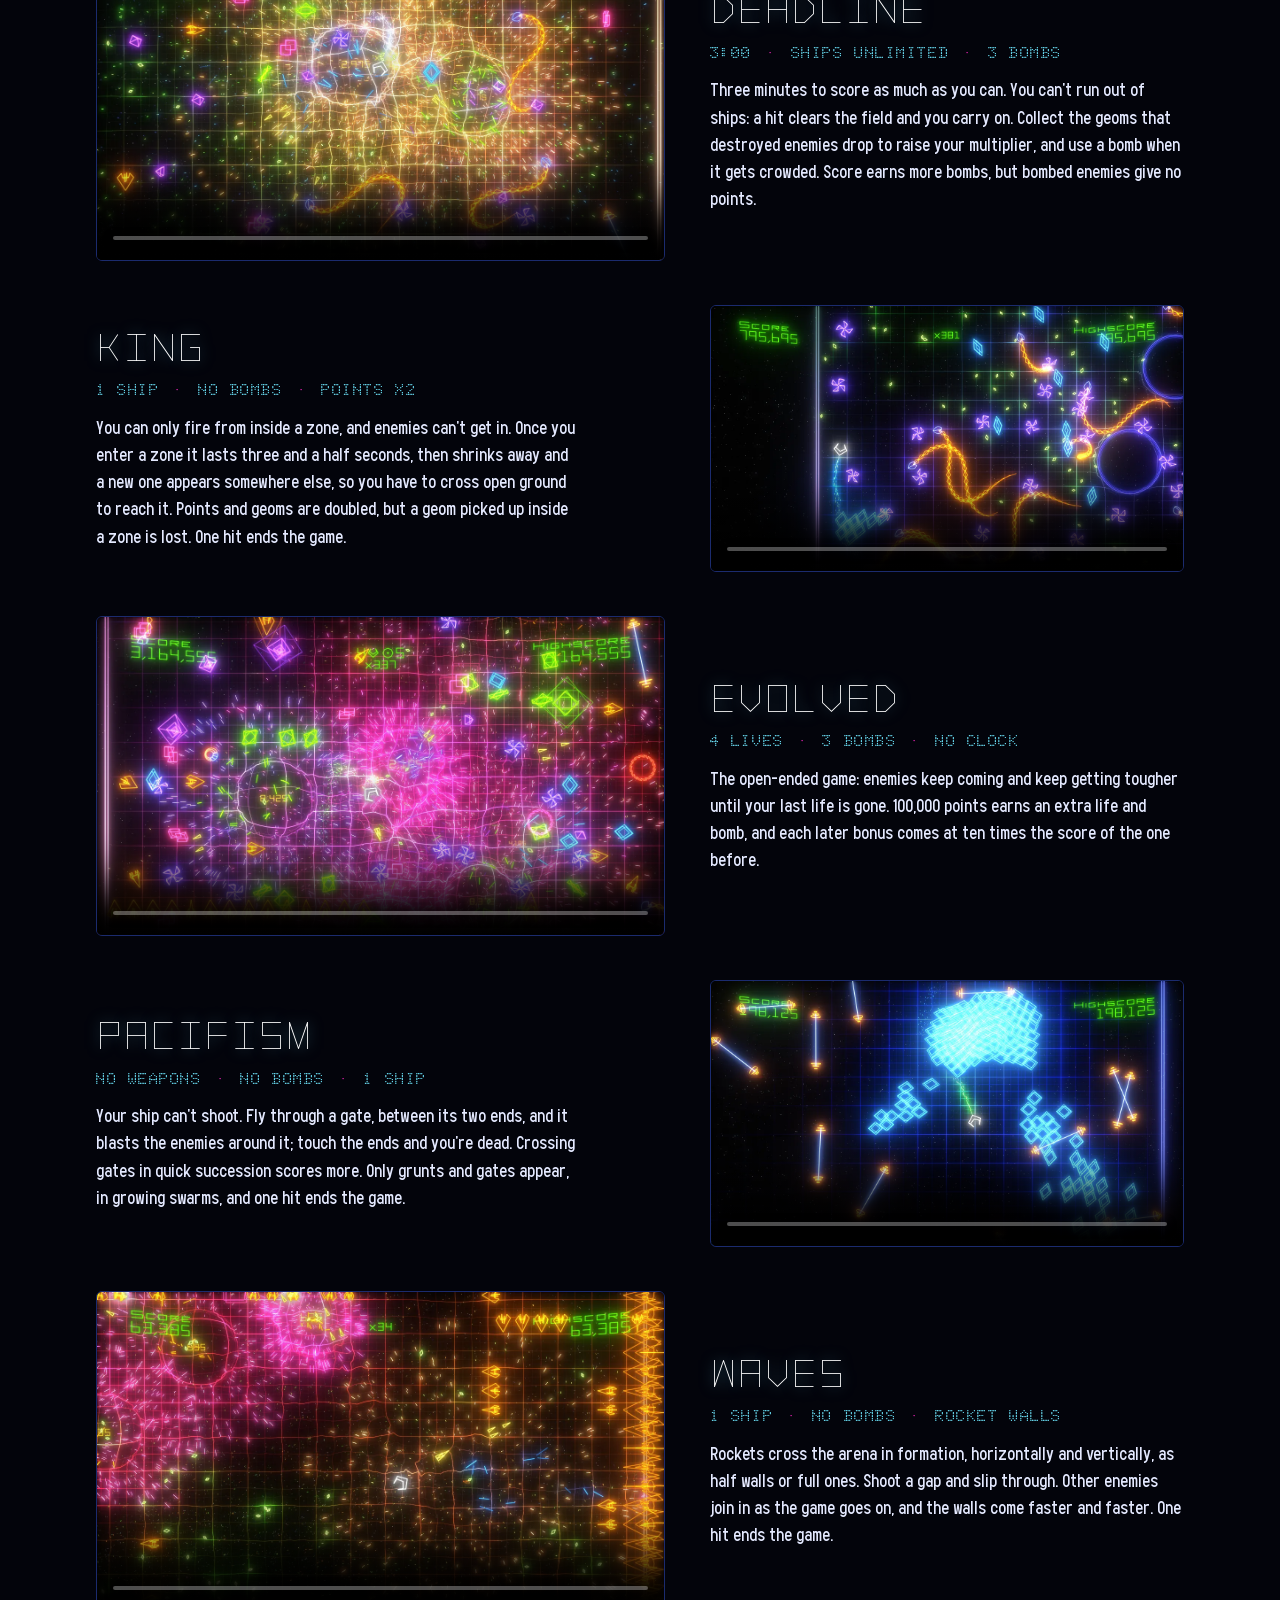
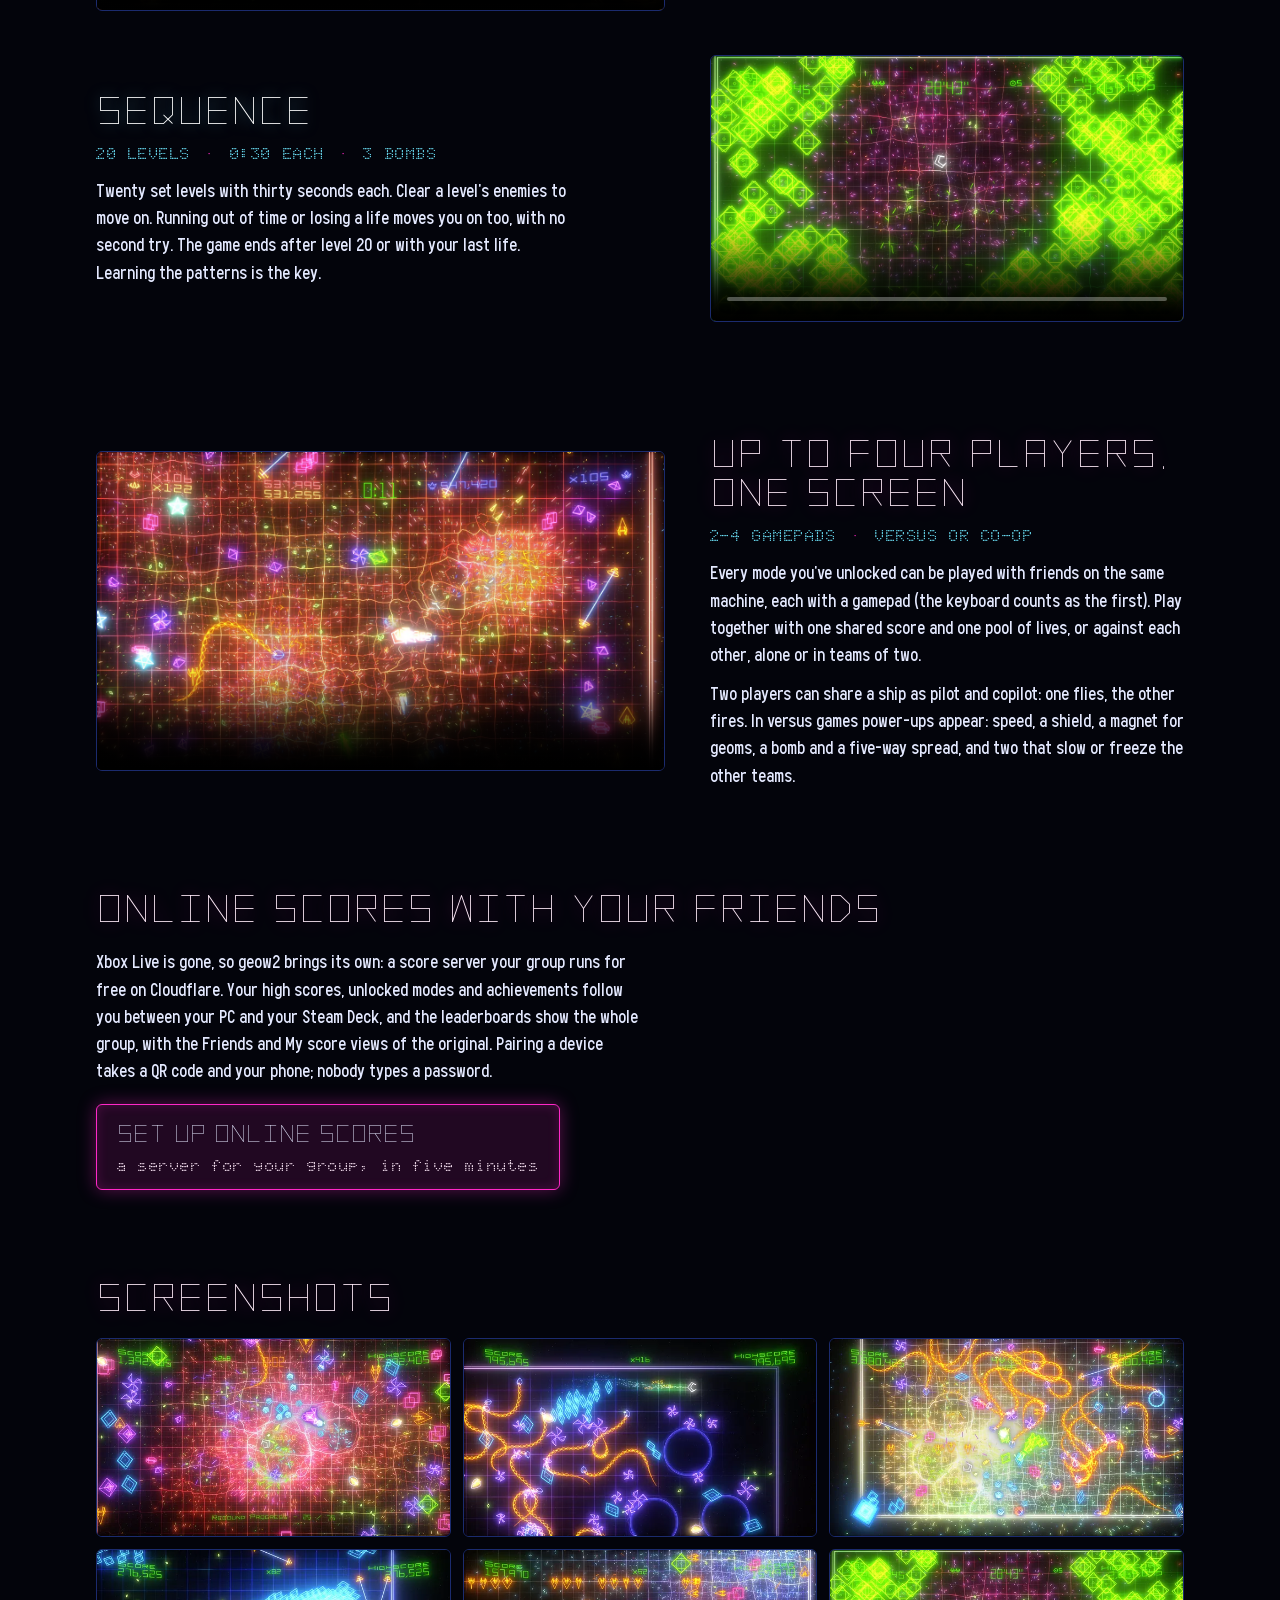
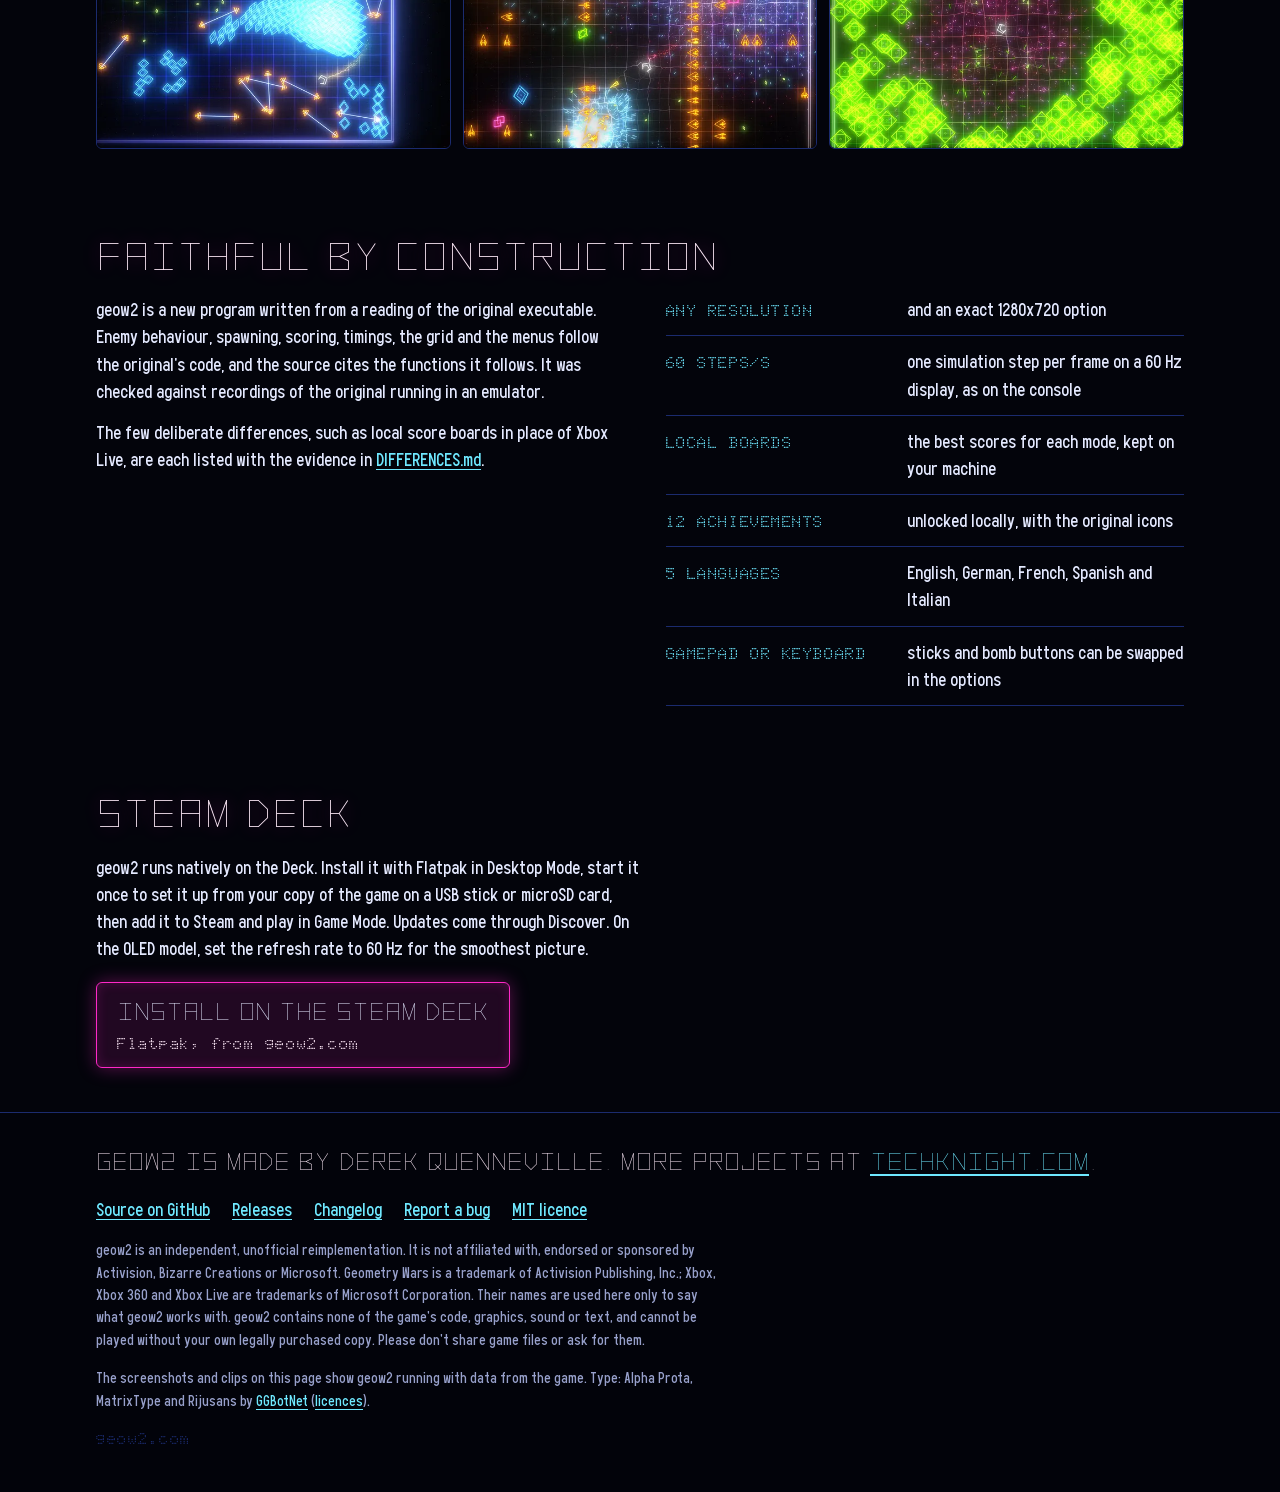
==== commit 90202875: "Install with Flatpak: geow2.com/flatpak, the signed repository from the latest release, and setup in" ====
--- a/index.html
+++ b/index.html
@@ -43,6 +43,7 @@
         </a>
         <ul class="dl-others" id="dl-others">
           <li><a href="https://github.com/techknight/geow2/releases/latest">Windows, macOS and Linux downloads</a></li>
+          <li><a href="flatpak/">Steam Deck and Linux: install with Flatpak</a></li>
         </ul>
       </div>
       <p class="needs">Needs your own copy of the Xbox Live Arcade game. geow2 contains no game data.</p>
@@ -60,28 +61,29 @@
   <section class="wrap section" id="setup" aria-labelledby="setup-h">
     <h2 id="setup-h">Bring your own copy</h2>
     <p class="section-lede">geow2 is only the program. The graphics, sound and text come from your own copy of
-    the game (title ID 584108FF, the <code>LIVE</code> package from an Xbox 360). A tool in the
-    download turns it into the data folder the game reads, once.</p>
+    the game (title ID 584108FF, the <code>LIVE</code> package from an Xbox 360). The first time it starts, geow2
+    turns it into the data folder it reads.</p>
     <ol class="steps">
       <li class="step">
-        <h3>Unpack the download</h3>
-        <p>Download the archive for your system and unpack it anywhere. Install
-        <a href="https://ffmpeg.org/download.html">FFmpeg</a> too: the tool uses it to decode the game's sound
-        (on a Mac, <code>brew install ffmpeg</code>).</p>
+        <h3>Get geow2</h3>
+        <p>On Windows and macOS, download the archive for your system and unpack it anywhere, and install
+        <a href="https://ffmpeg.org/download.html">FFmpeg</a>, which decodes the game's sound during setup (on a
+        Mac, <code>brew install ffmpeg</code>). On the Steam Deck and Linux, <a href="flatpak/">install it with
+        Flatpak</a>, which brings its own.</p>
       </li>
       <li class="step">
-        <h3>Make the data folder</h3>
-        <p>In a terminal, in the folder you unpacked:</p>
-        <div class="cmd"><code id="cmd-unpack">geow2-extract unpack &lt;your package or extracted folder&gt; data</code><button type="button" class="copy" data-copy="cmd-unpack">Copy</button></div>
-        <div class="cmd"><code id="cmd-verify">geow2-extract verify data</code><button type="button" class="copy" data-copy="cmd-verify">Copy</button></div>
-        <p class="small">On macOS and Linux, write <code>./geow2-extract</code>. The tool accepts only the
-        release the port was made from and checks every file. The folder works on every system, so you can make
-        it once and copy it.</p>
+        <h3>Point it at your copy</h3>
+        <p>Start geow2 (<code>geow2.exe</code> on Windows, <code>geow2.app</code> on macOS). It asks for the
+        <code>LIVE</code> package or a folder of its extracted files, accepts only the release the port was made
+        from, checks every file and makes the data folder, once. It works with a gamepad.</p>
+        <p class="small">Or in a terminal, in the folder you unpacked:
+        <code>geow2-extract unpack &lt;your package or extracted folder&gt; data</code>. The folder works on every
+        system, so you can make it once and copy it.</p>
       </li>
       <li class="step">
         <h3>Play</h3>
-        <p>Start <code>geow2</code> (<code>geow2.exe</code> on Windows, <code>geow2.app</code> on macOS). A gamepad
-        works out of the box; so does the keyboard: WASD to move, arrow keys to fire, Space for a bomb.</p>
+        <p>A gamepad works out of the box; so does the keyboard: WASD to move, arrow keys to fire, Space for a
+        bomb.</p>
       </li>
     </ol>
     <p class="more"><a href="https://github.com/techknight/geow2#getting-started">Full instructions in the README</a></p>
@@ -241,9 +243,12 @@
 
   <section class="wrap section" id="deck" aria-labelledby="deck-h">
     <h2 id="deck-h">Steam Deck</h2>
-    <p class="section-lede">The Deck runs the Linux build natively, or the Windows build under Proton. Make the data folder on a PC, copy the game folder with it to the Deck's home folder, and add
-    <code>geow2</code> to Steam as a non-Steam game. On the OLED model, set the refresh rate to 60 Hz for the
-    smoothest picture. <a href="https://github.com/techknight/geow2#steam-deck">Step by step in the README</a>.</p>
+    <p class="section-lede">geow2 runs natively on the Deck. Install it with Flatpak in Desktop Mode, start it once
+    to set it up from your copy of the game on a USB stick or microSD card, then add it to Steam and play in Game
+    Mode. Updates come through Discover. On the OLED model, set the refresh rate to 60 Hz for the smoothest
+    picture.</p>
+    <p><a class="btn btn-primary btn-inline" href="flatpak/"><span class="btn-label">Install on the Steam Deck</span>
+    <span class="readout">Flatpak, from geow2.com</span></a></p>
   </section>
 </main>
 
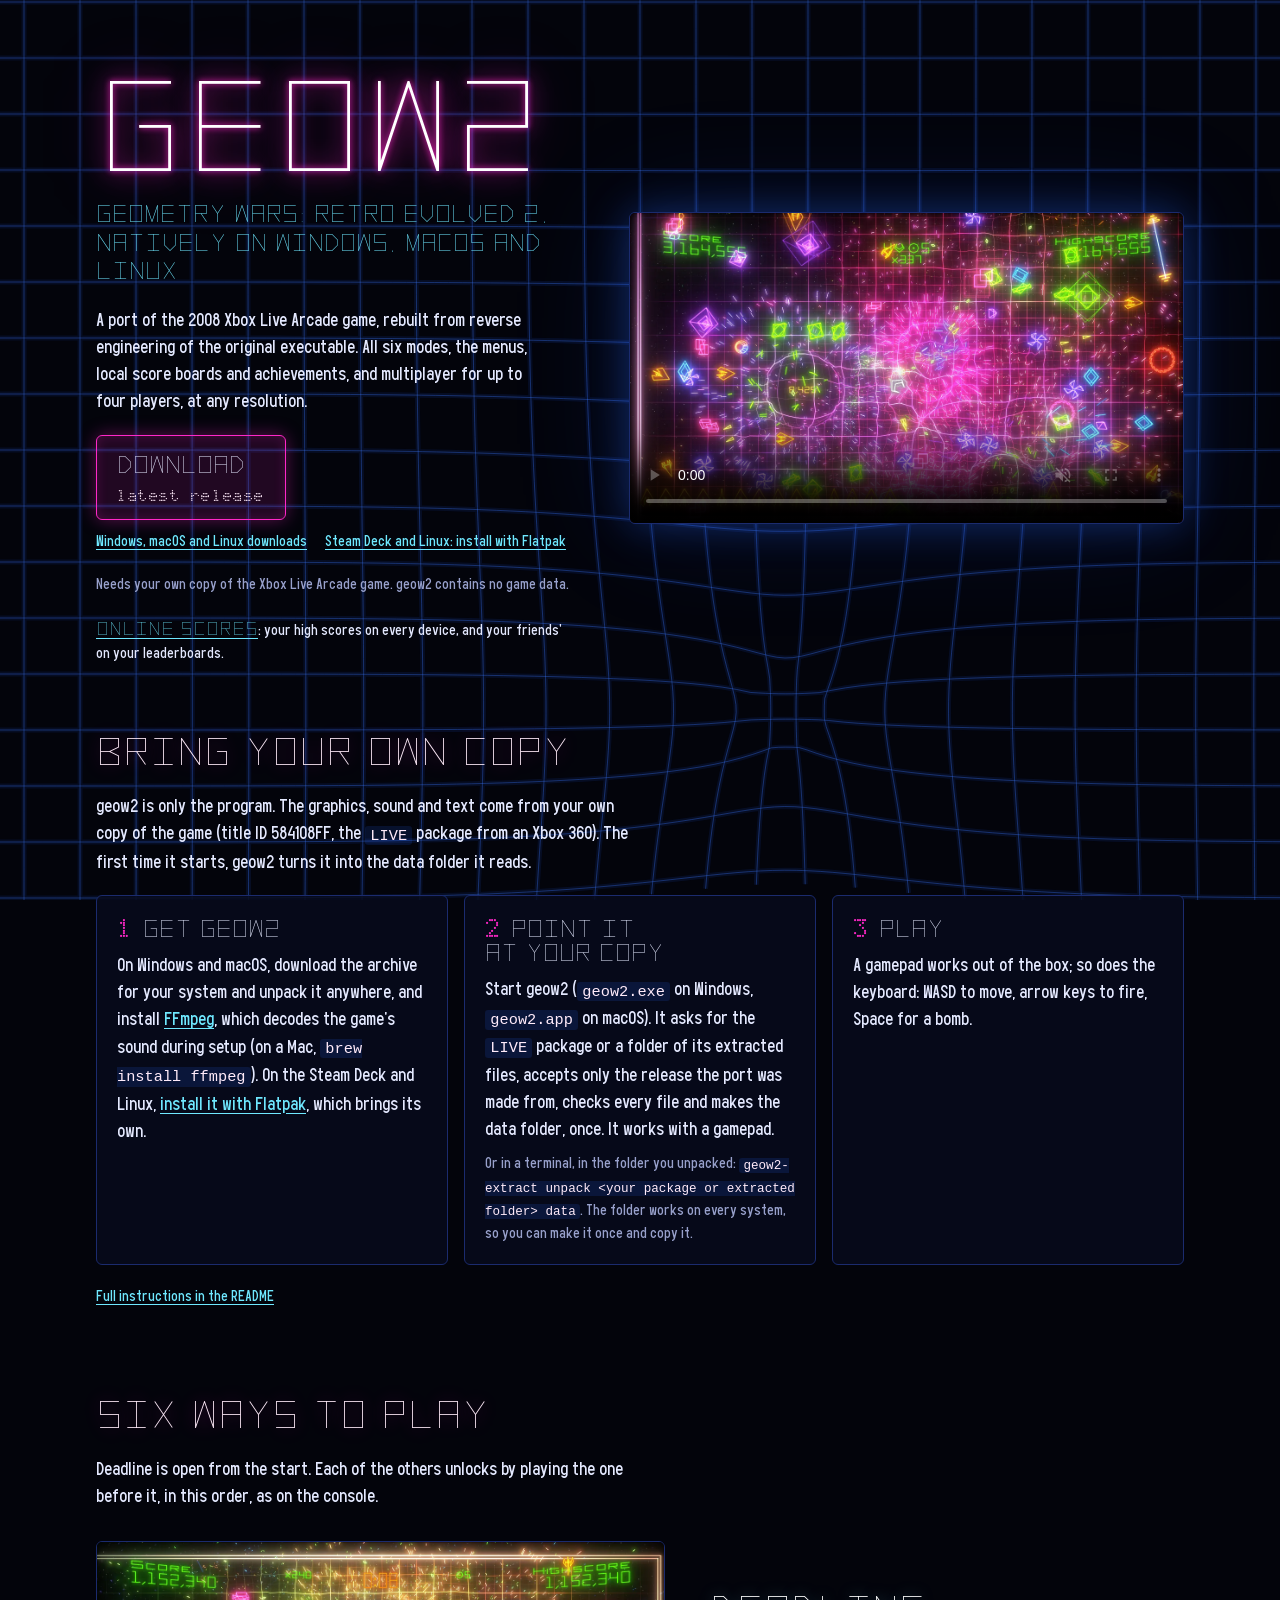
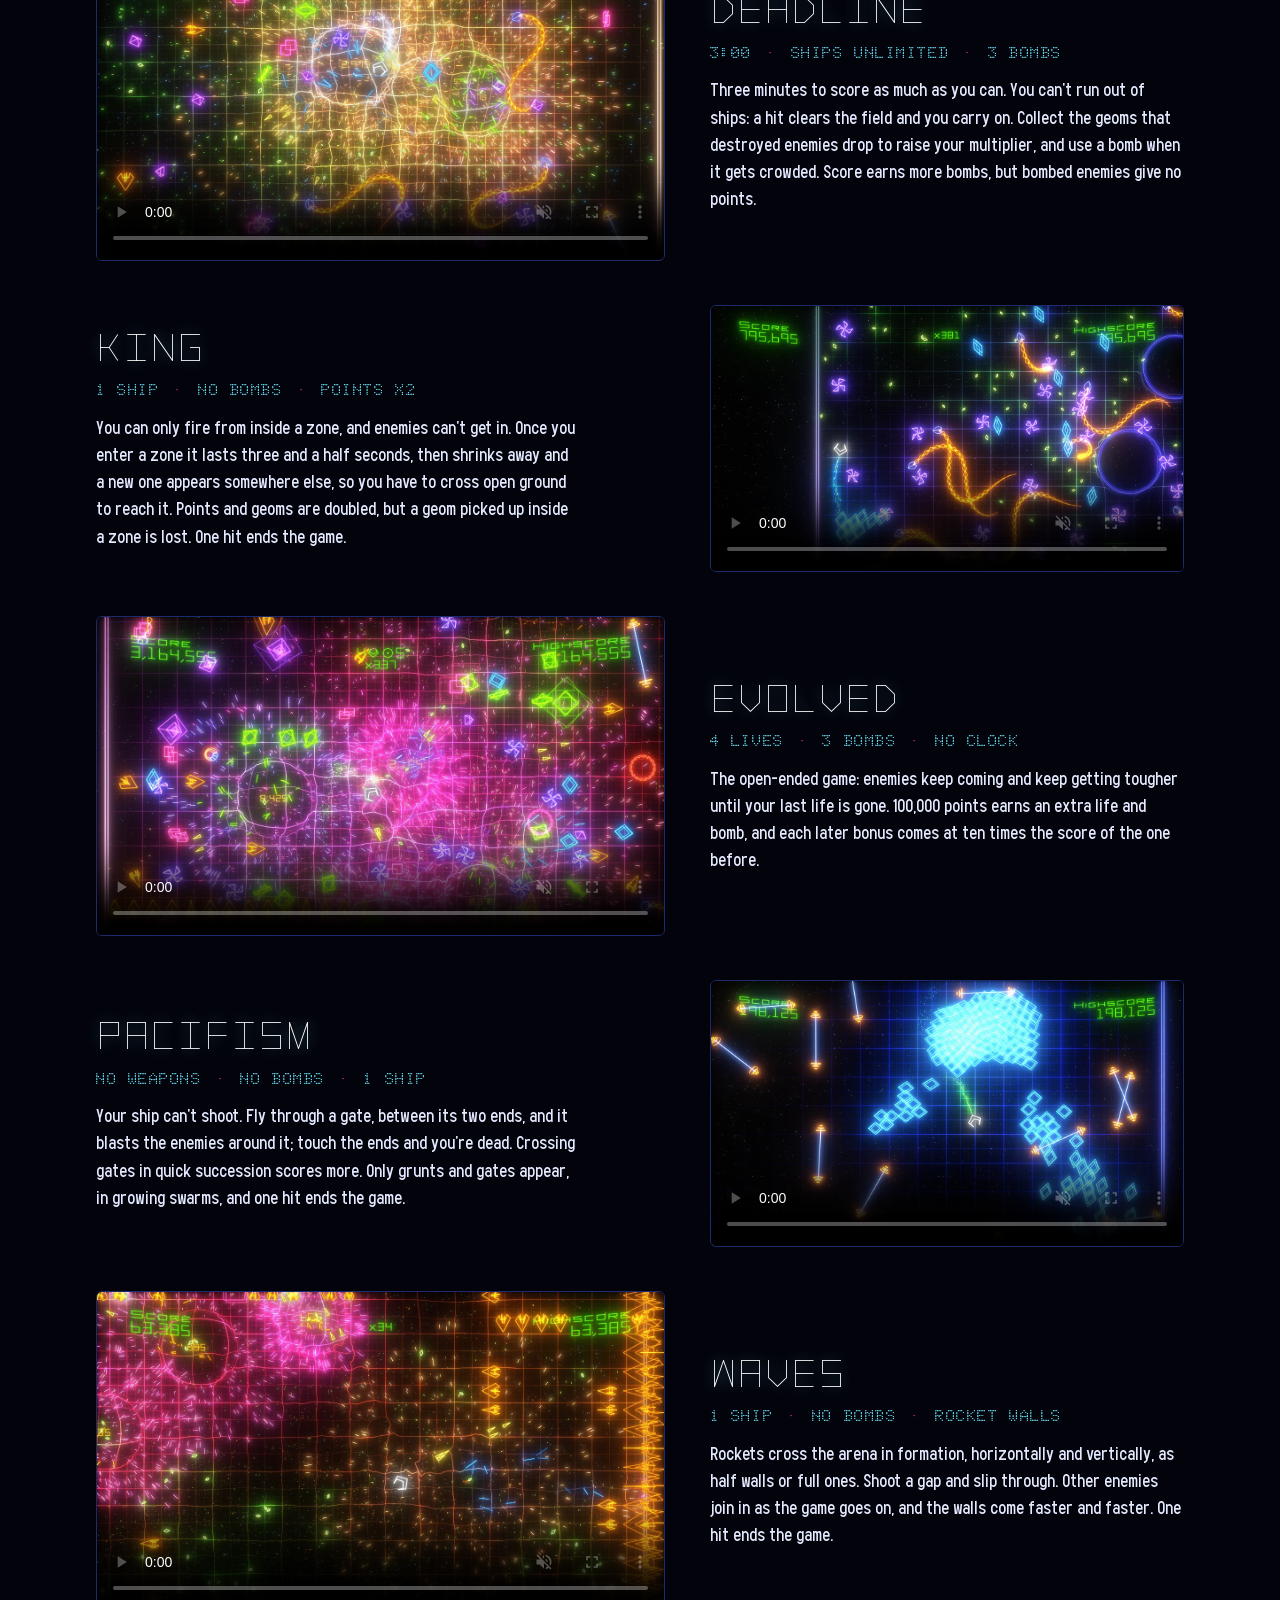
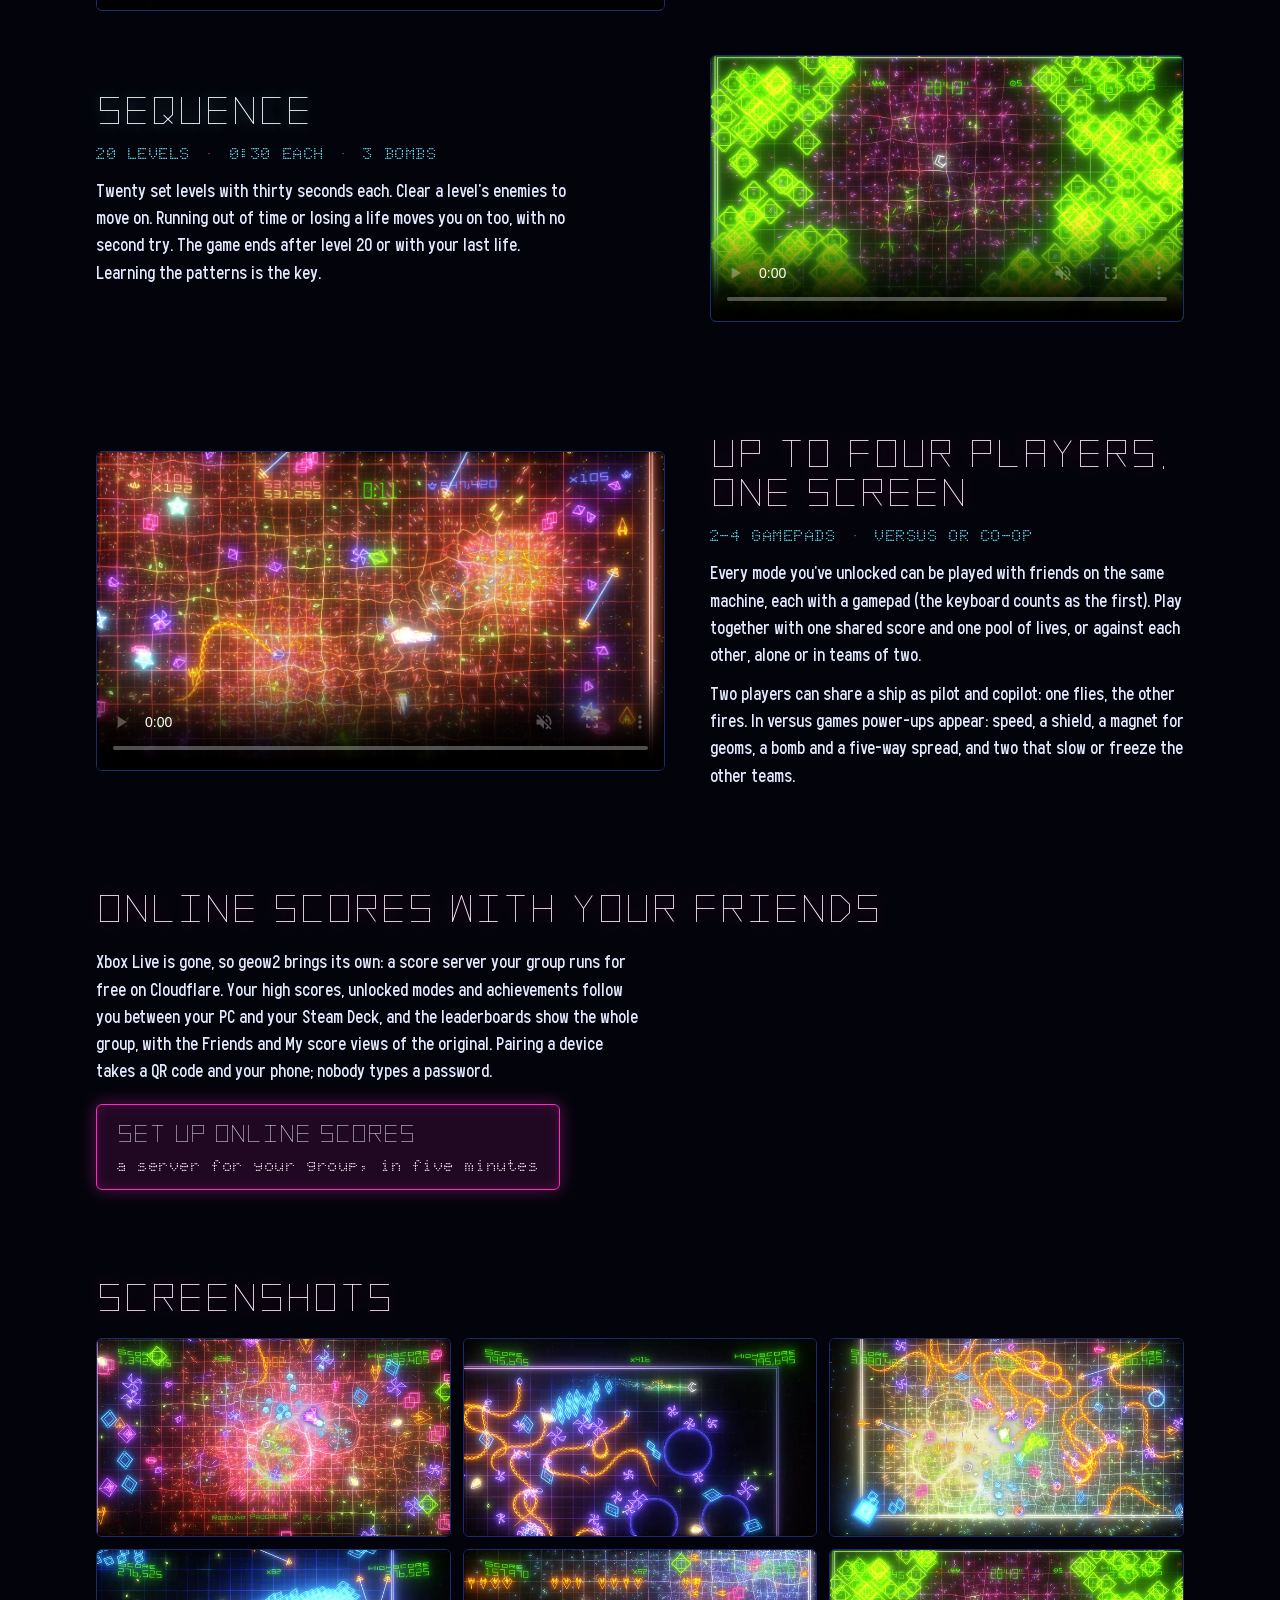
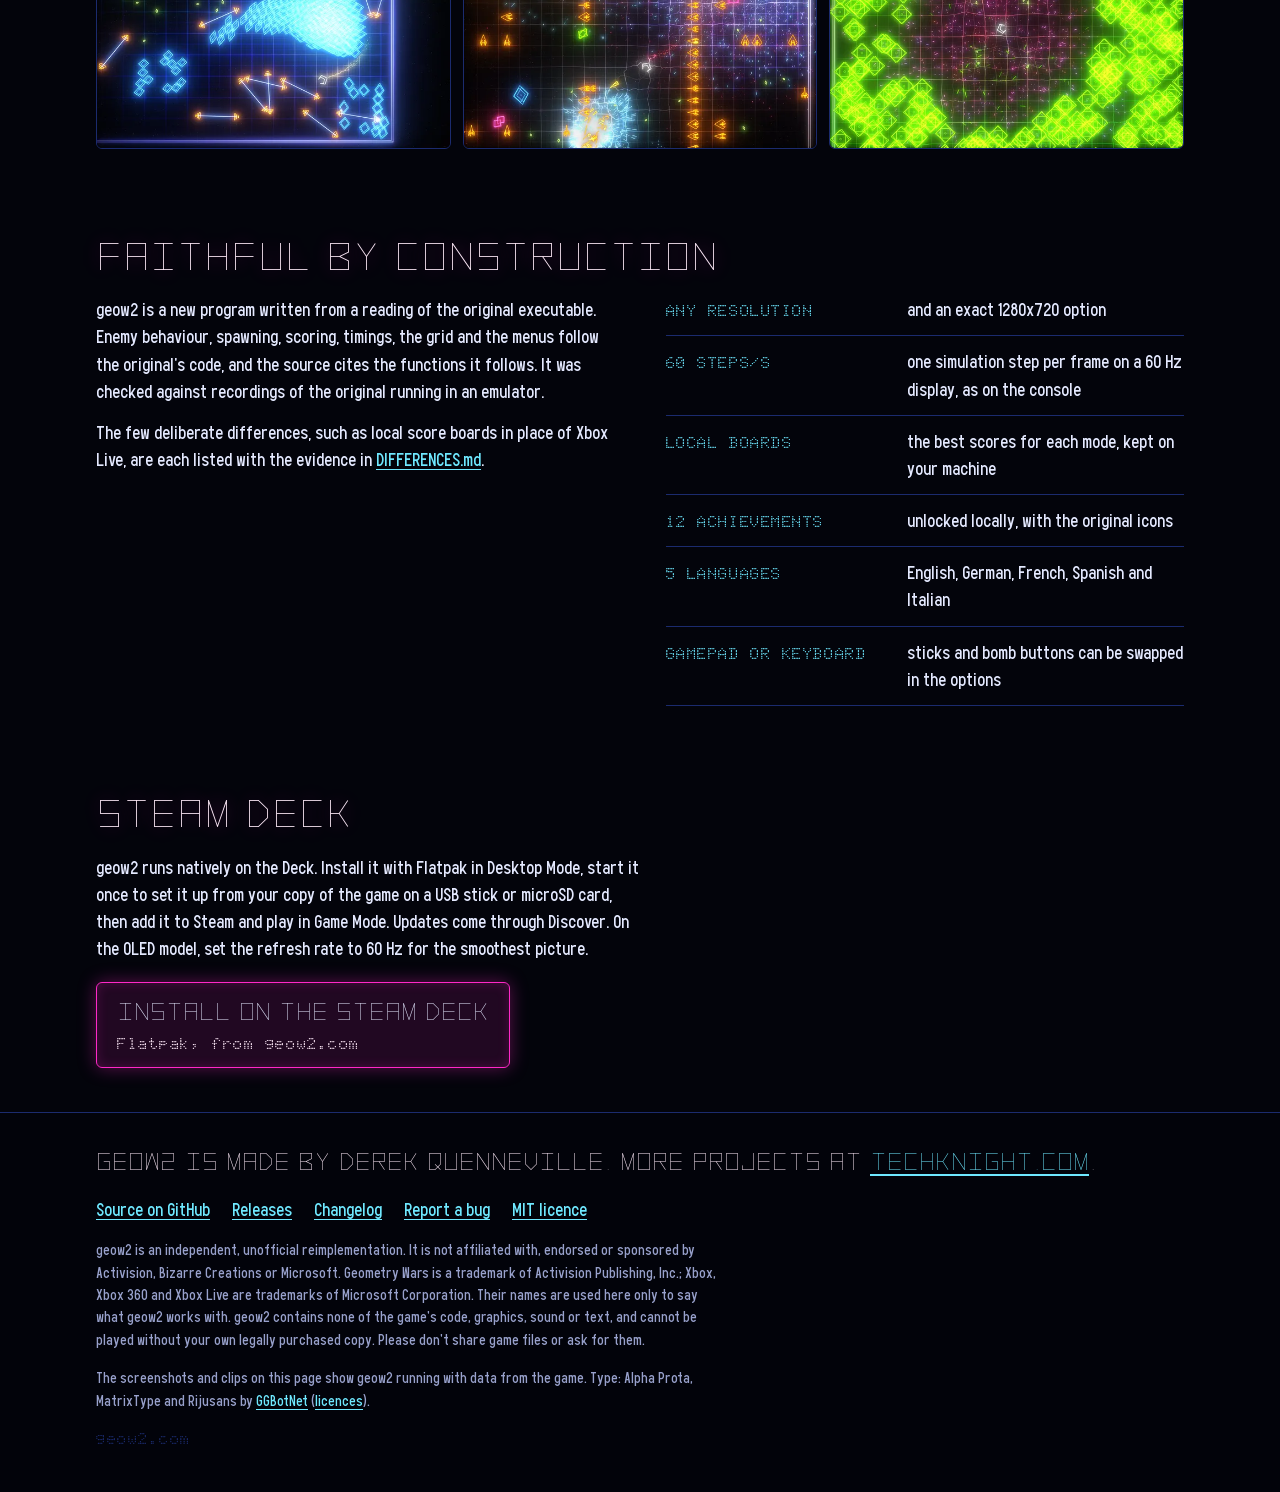
==== commit 0592ca14: "Online scores tagline: leaderboards Co-Authored-By: Claude Opus 5.5 <noreply@anthropic.com>" ====
--- a/index.html
+++ b/index.html
@@ -48,7 +48,7 @@
       </div>
       <p class="needs">Needs your own copy of the Xbox Live Arcade game. geow2 contains no game data.</p>
       <p class="online-callout"><a href="scores/">Online scores</a>: your high scores on every device, and
-      your friends' on your boards.</p>
+      your friends' on your leaderboards.</p>
     </div>
     <figure class="hero-clip">
       <video class="clip" muted loop playsinline preload="none" poster="media/evolved.webp" data-src="media/evolved.mp4"
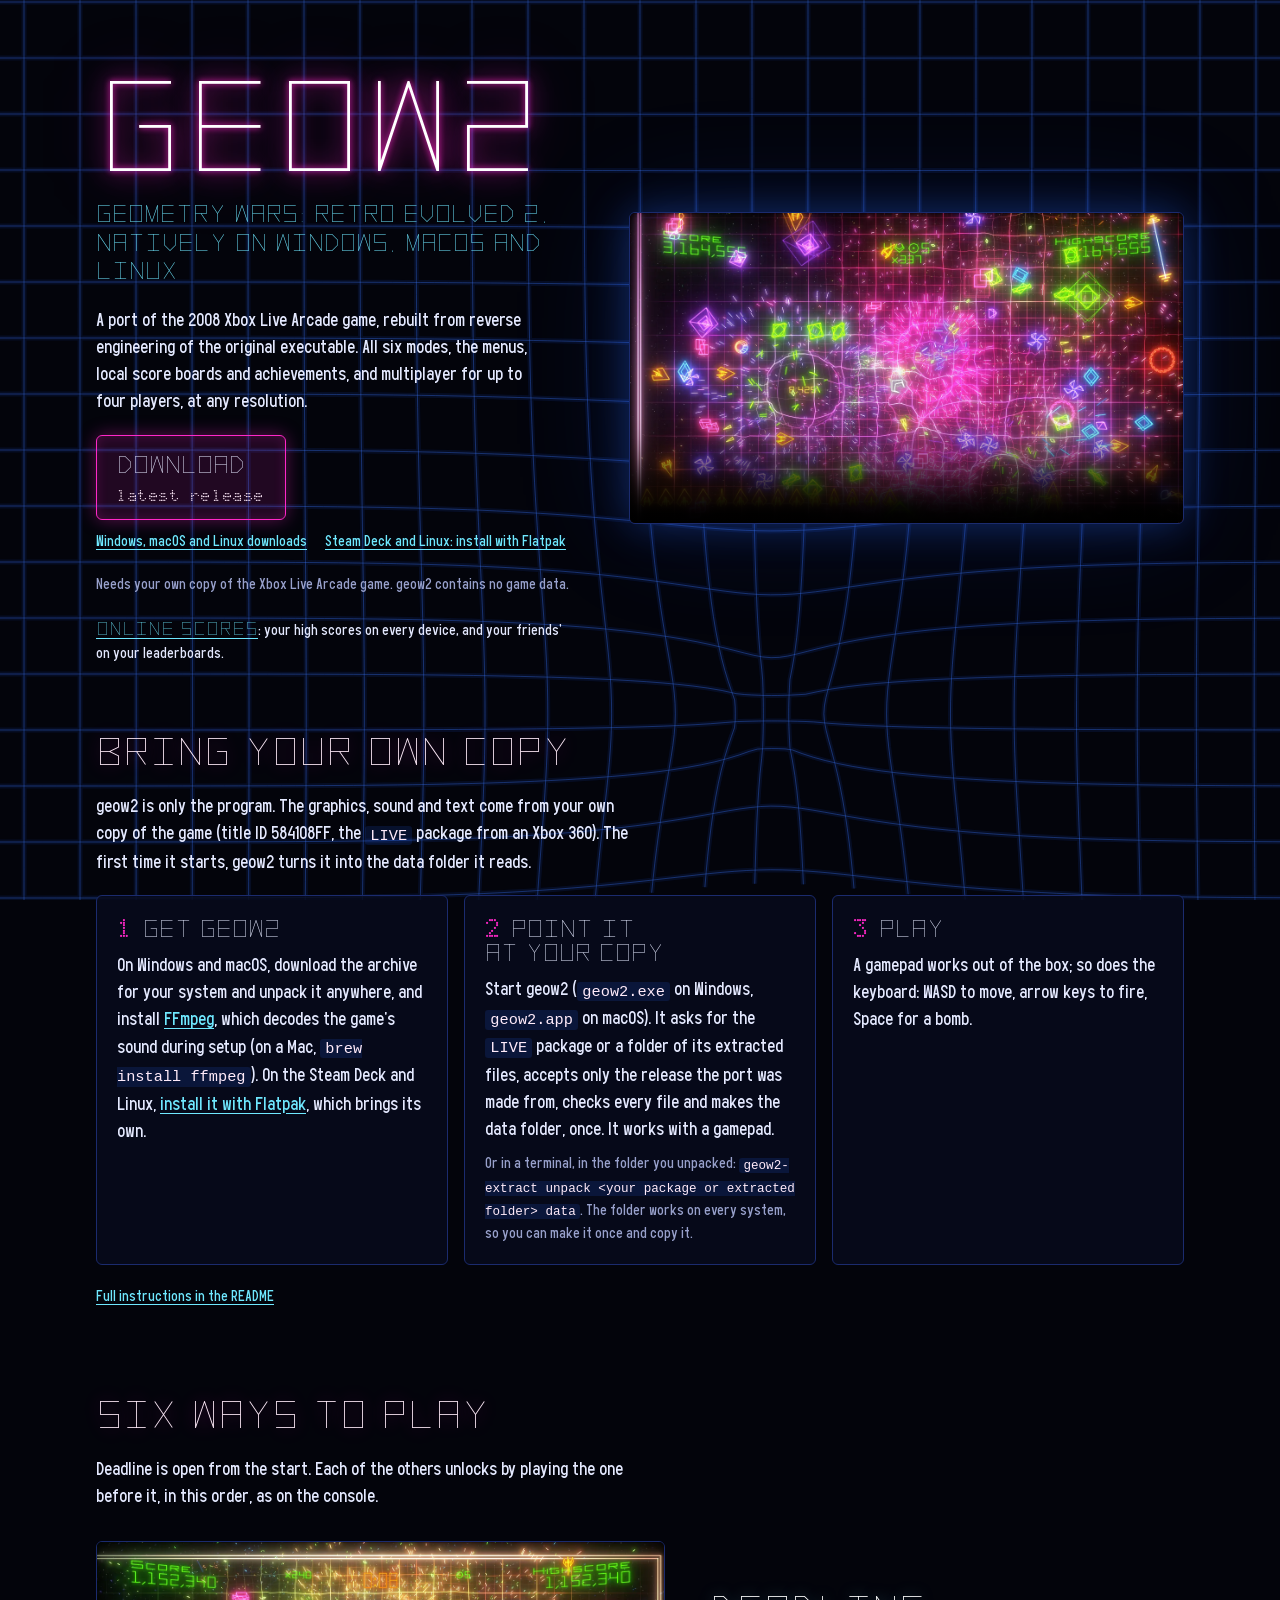
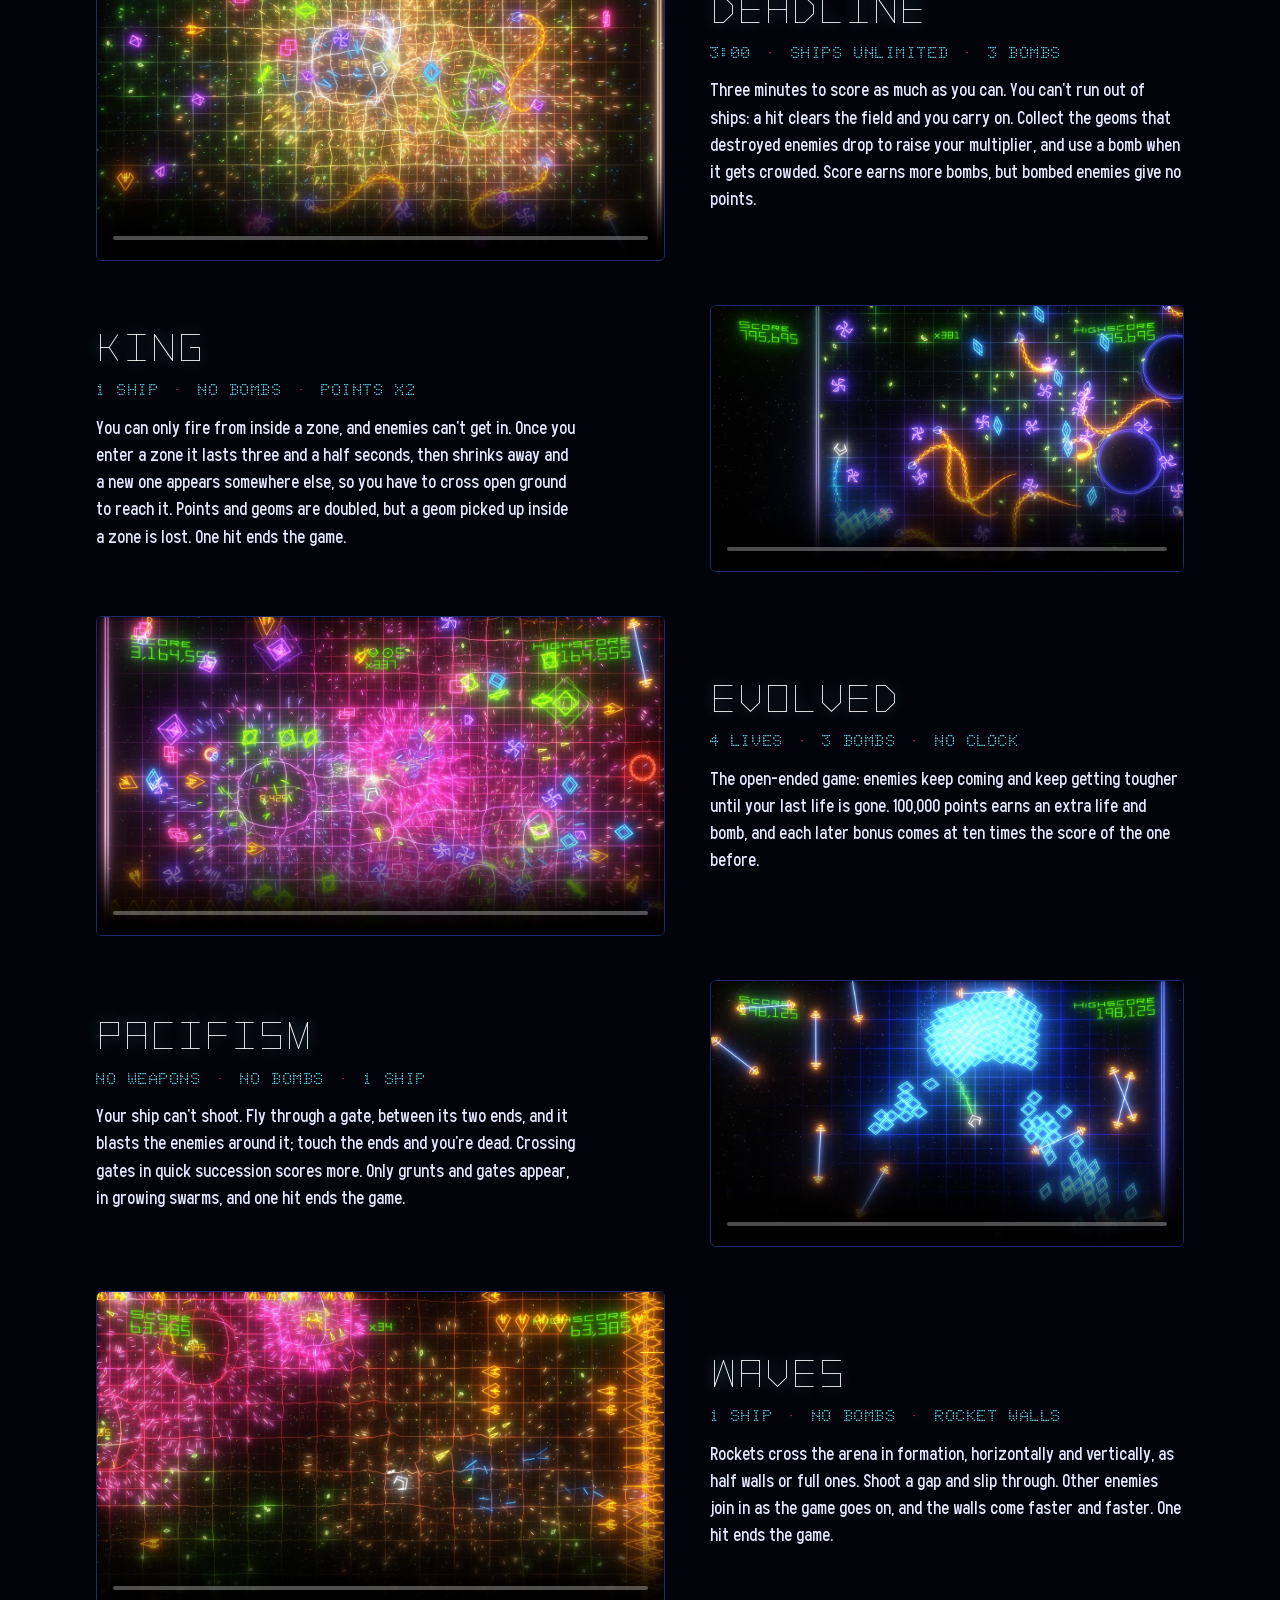
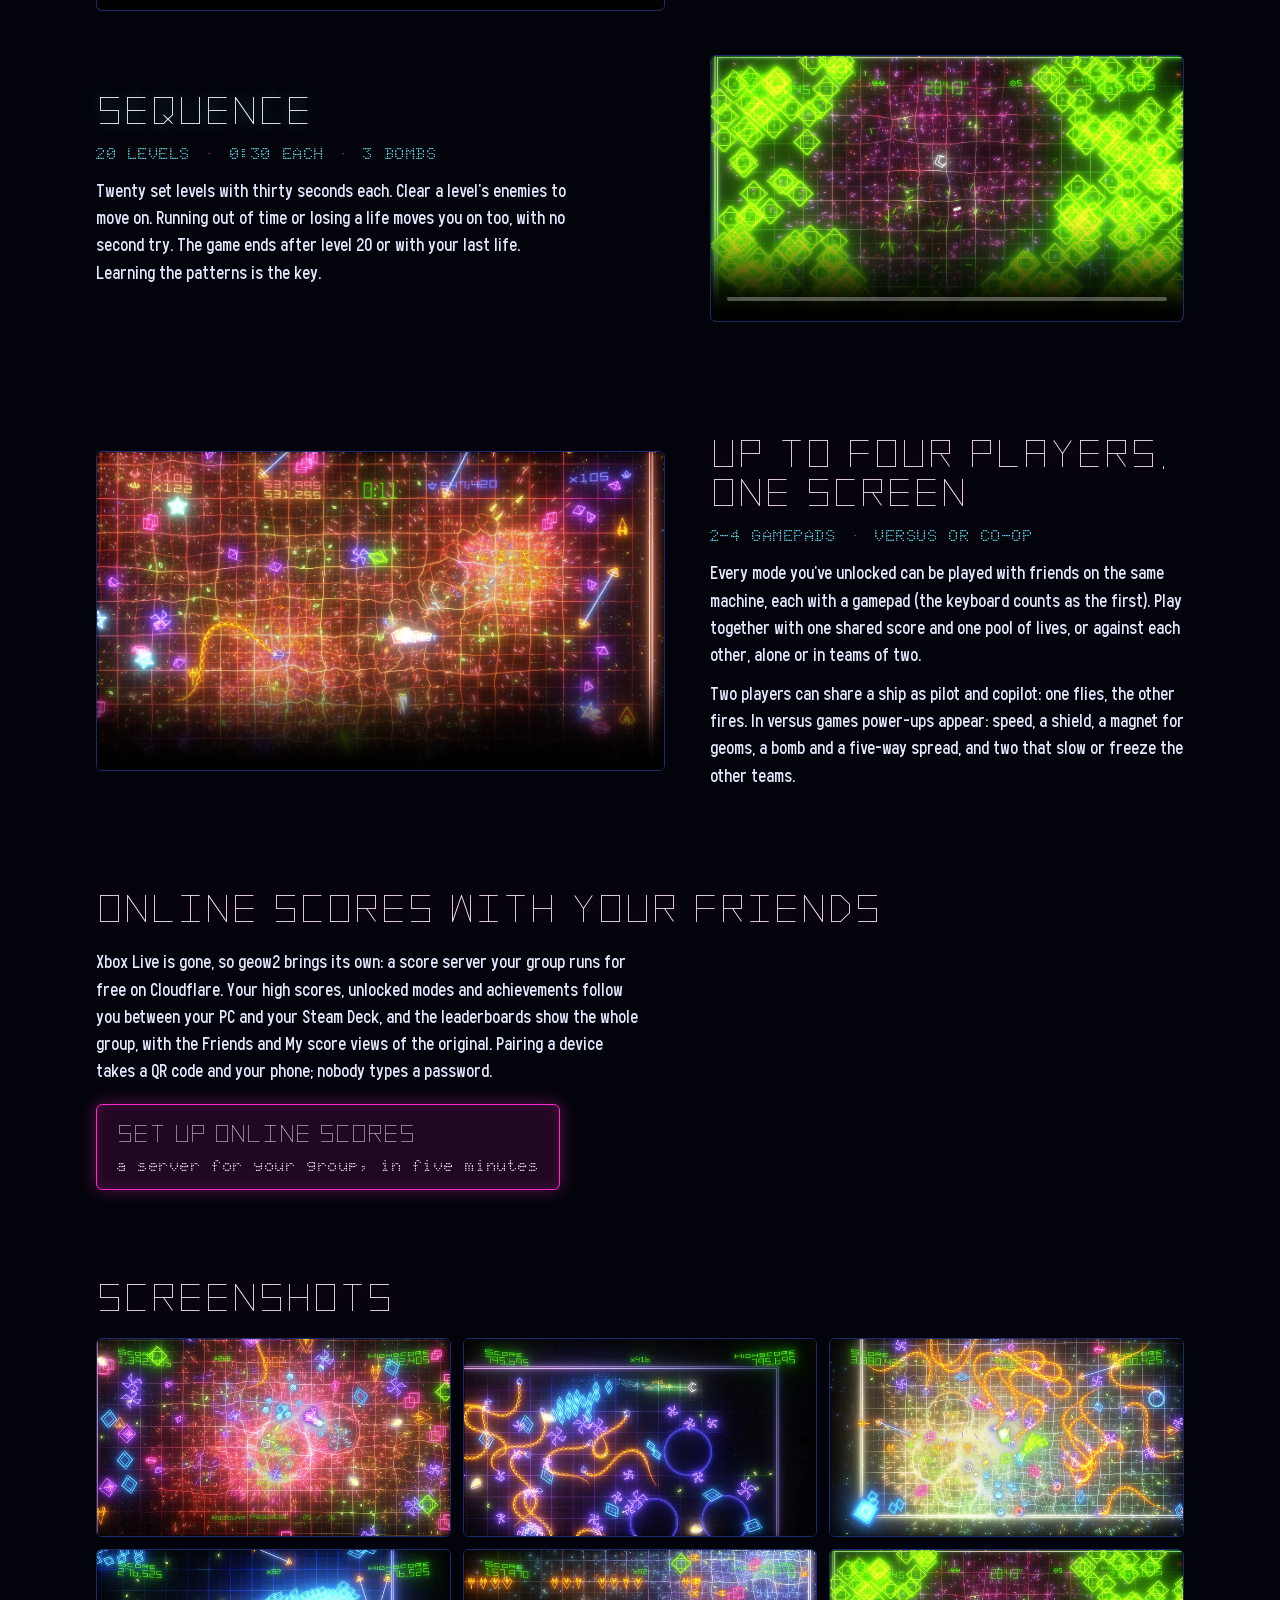
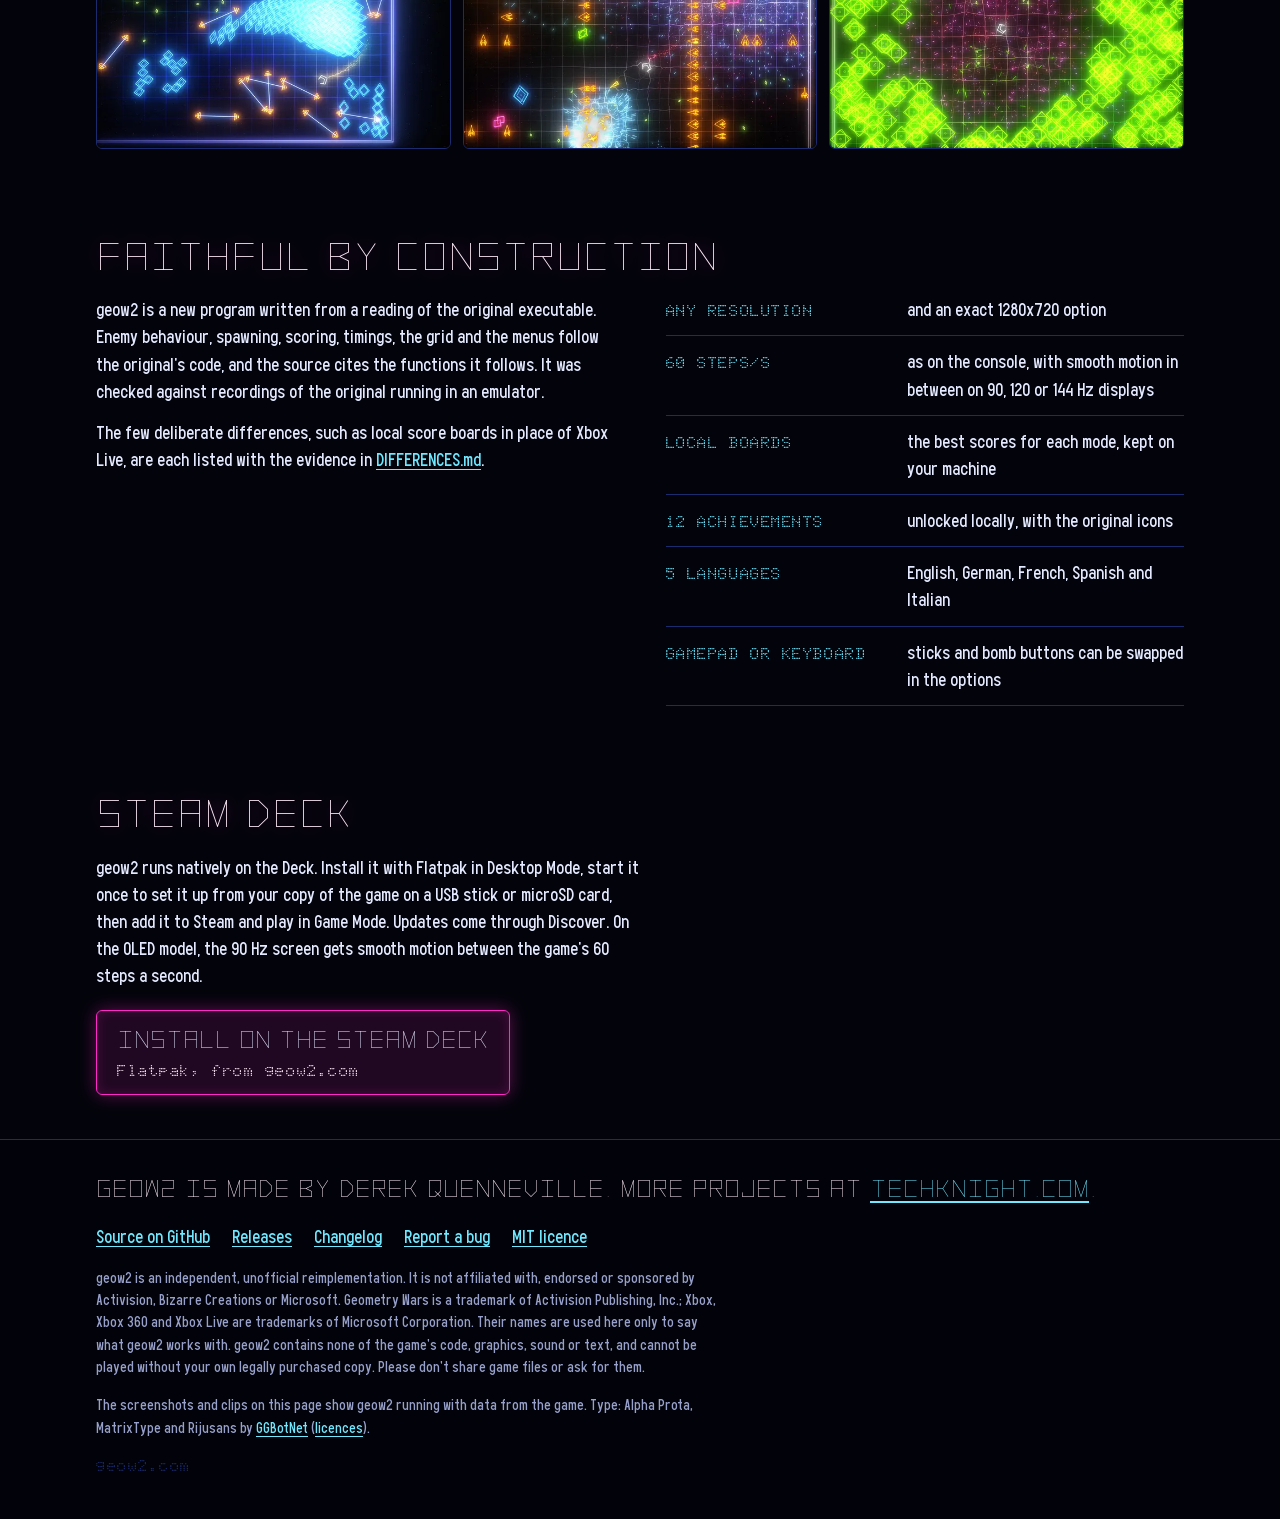
==== commit 4ee5d5ec: "Smooth motion (1.2.0): no more 60 Hz advice for the OLED Deck Co-Authored-By: Claude Opus 5.5 <norep" ====
--- a/index.html
+++ b/index.html
@@ -232,7 +232,7 @@
       </div>
       <ul class="features">
         <li><span class="readout">any resolution</span> and an exact 1280x720 option</li>
-        <li><span class="readout">60 steps/s</span> one simulation step per frame on a 60 Hz display, as on the console</li>
+        <li><span class="readout">60 steps/s</span> as on the console, with smooth motion in between on 90, 120 or 144 Hz displays</li>
         <li><span class="readout">local boards</span> the best scores for each mode, kept on your machine</li>
         <li><span class="readout">12 achievements</span> unlocked locally, with the original icons</li>
         <li><span class="readout">5 languages</span> English, German, French, Spanish and Italian</li>
@@ -245,8 +245,8 @@
     <h2 id="deck-h">Steam Deck</h2>
     <p class="section-lede">geow2 runs natively on the Deck. Install it with Flatpak in Desktop Mode, start it once
     to set it up from your copy of the game on a USB stick or microSD card, then add it to Steam and play in Game
-    Mode. Updates come through Discover. On the OLED model, set the refresh rate to 60 Hz for the smoothest
-    picture.</p>
+    Mode. Updates come through Discover. On the OLED model, the 90 Hz screen gets smooth motion between the
+    game's 60 steps a second.</p>
     <p><a class="btn btn-primary btn-inline" href="flatpak/"><span class="btn-label">Install on the Steam Deck</span>
     <span class="readout">Flatpak, from geow2.com</span></a></p>
   </section>
